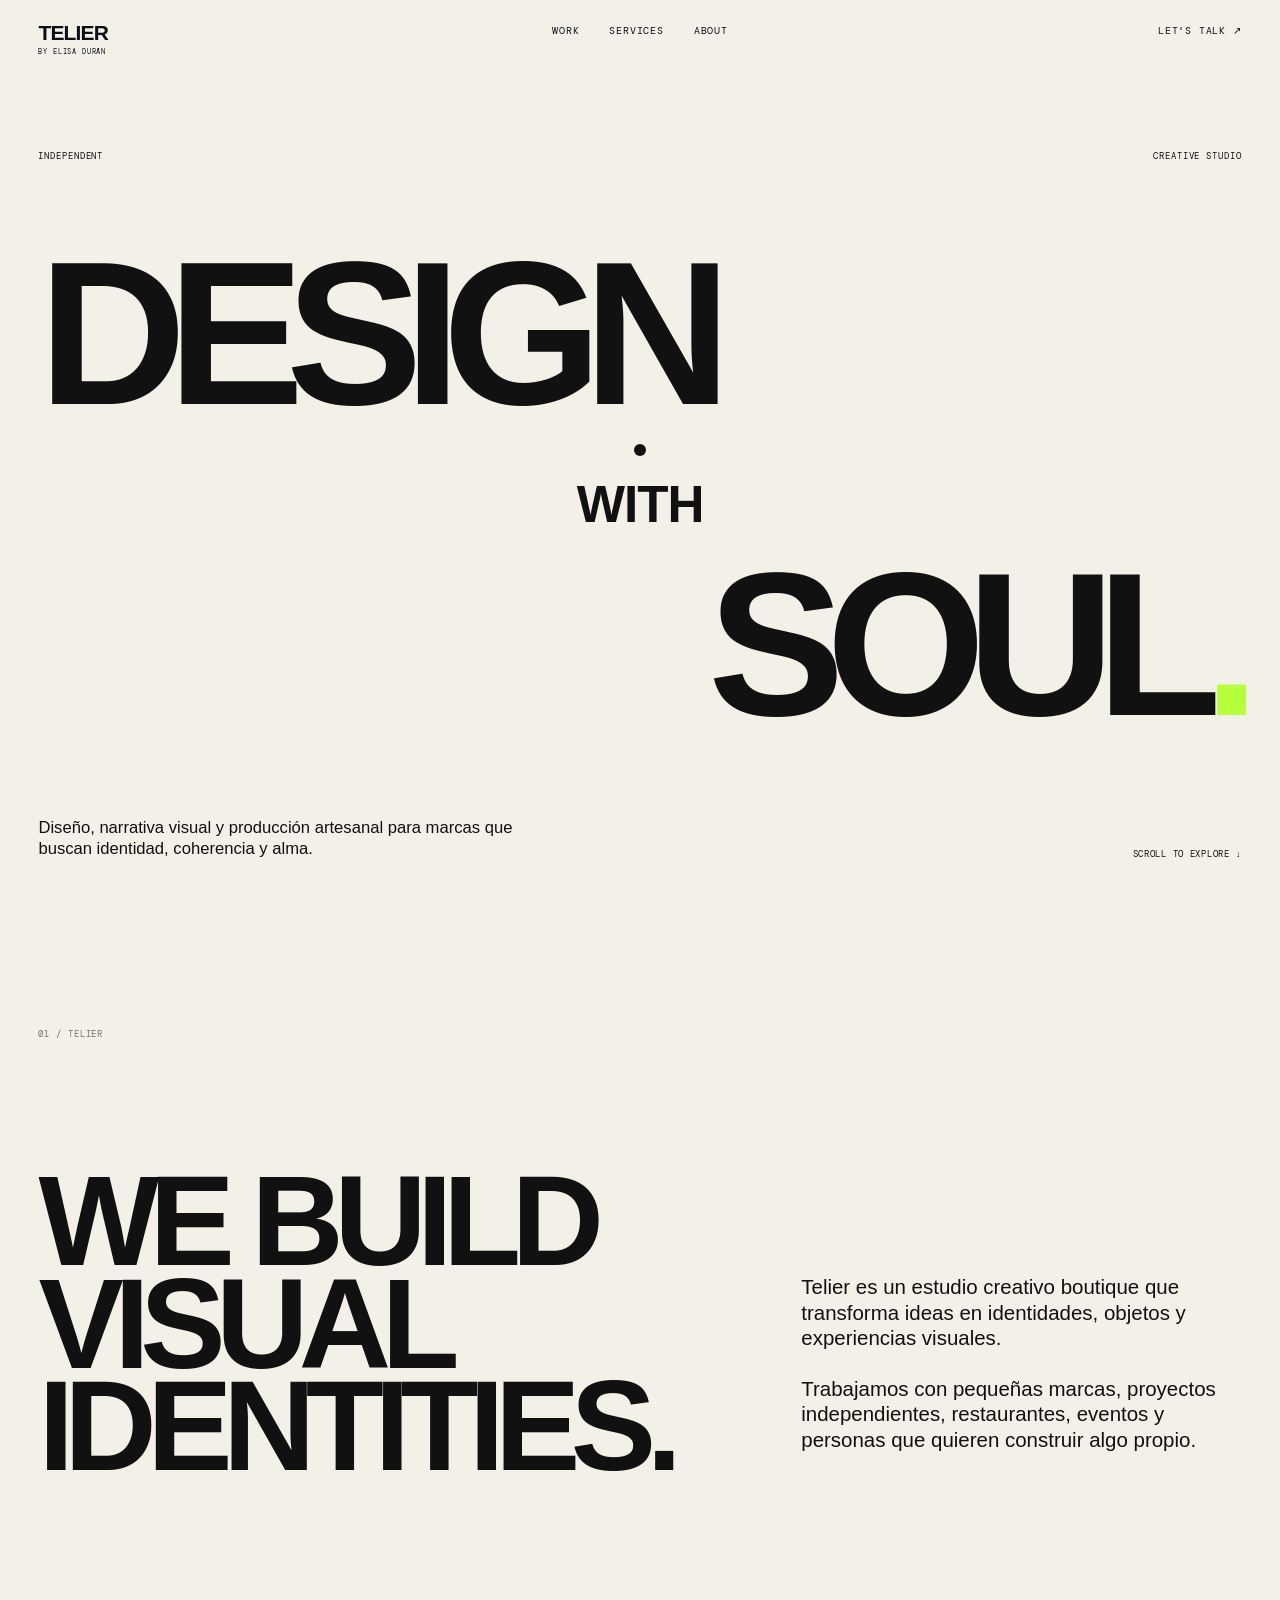
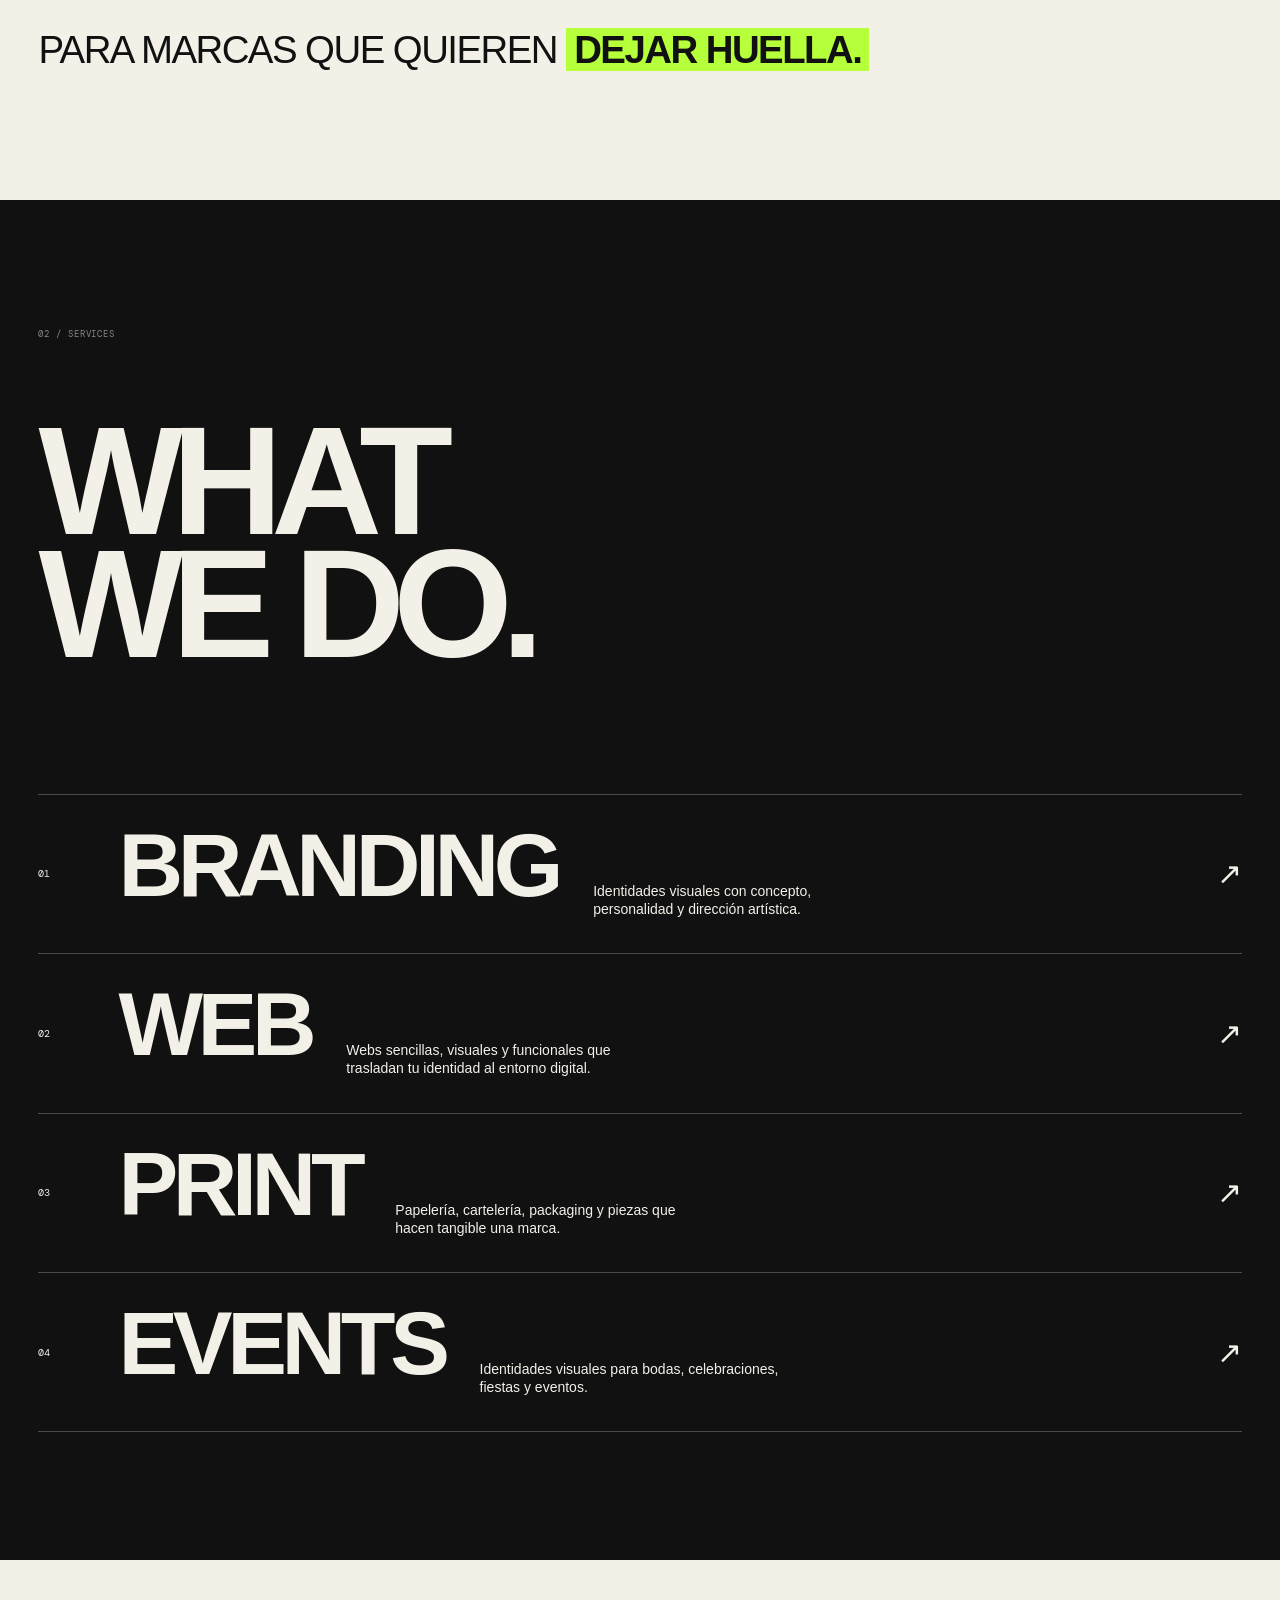
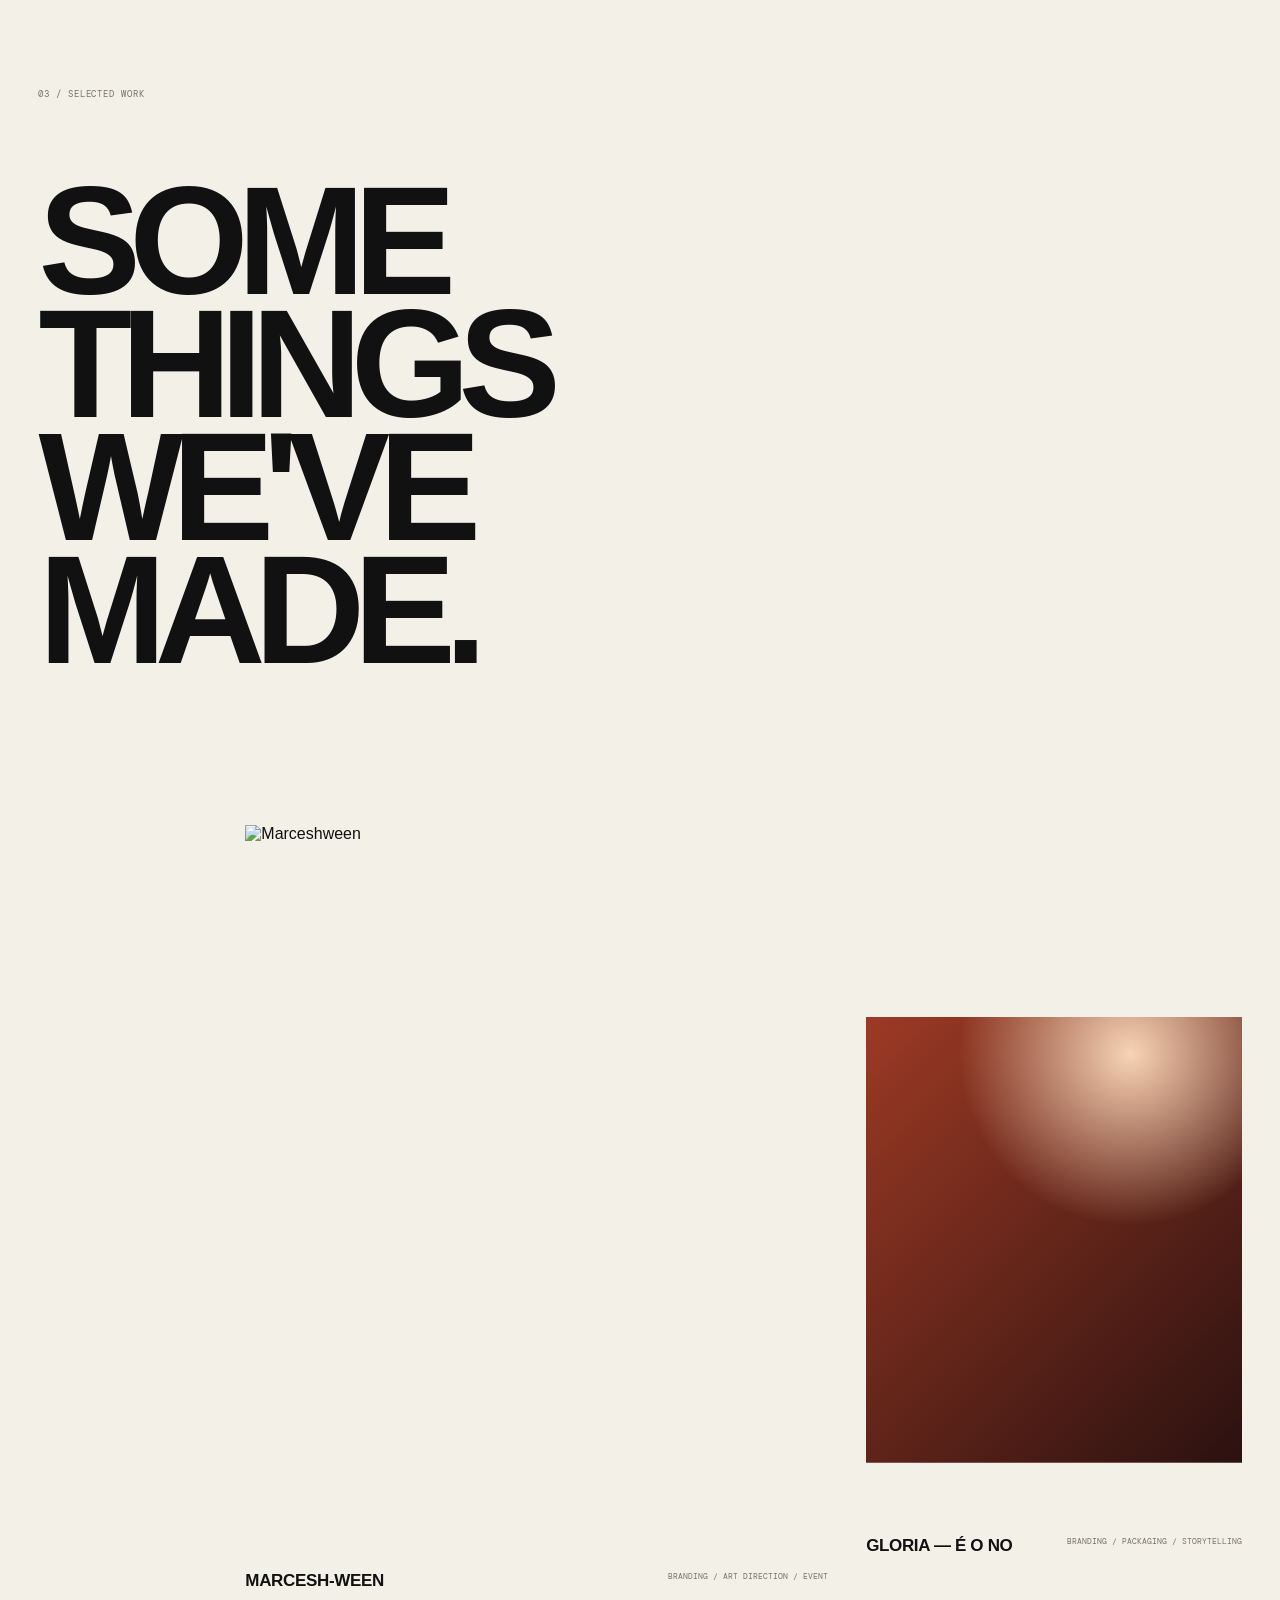
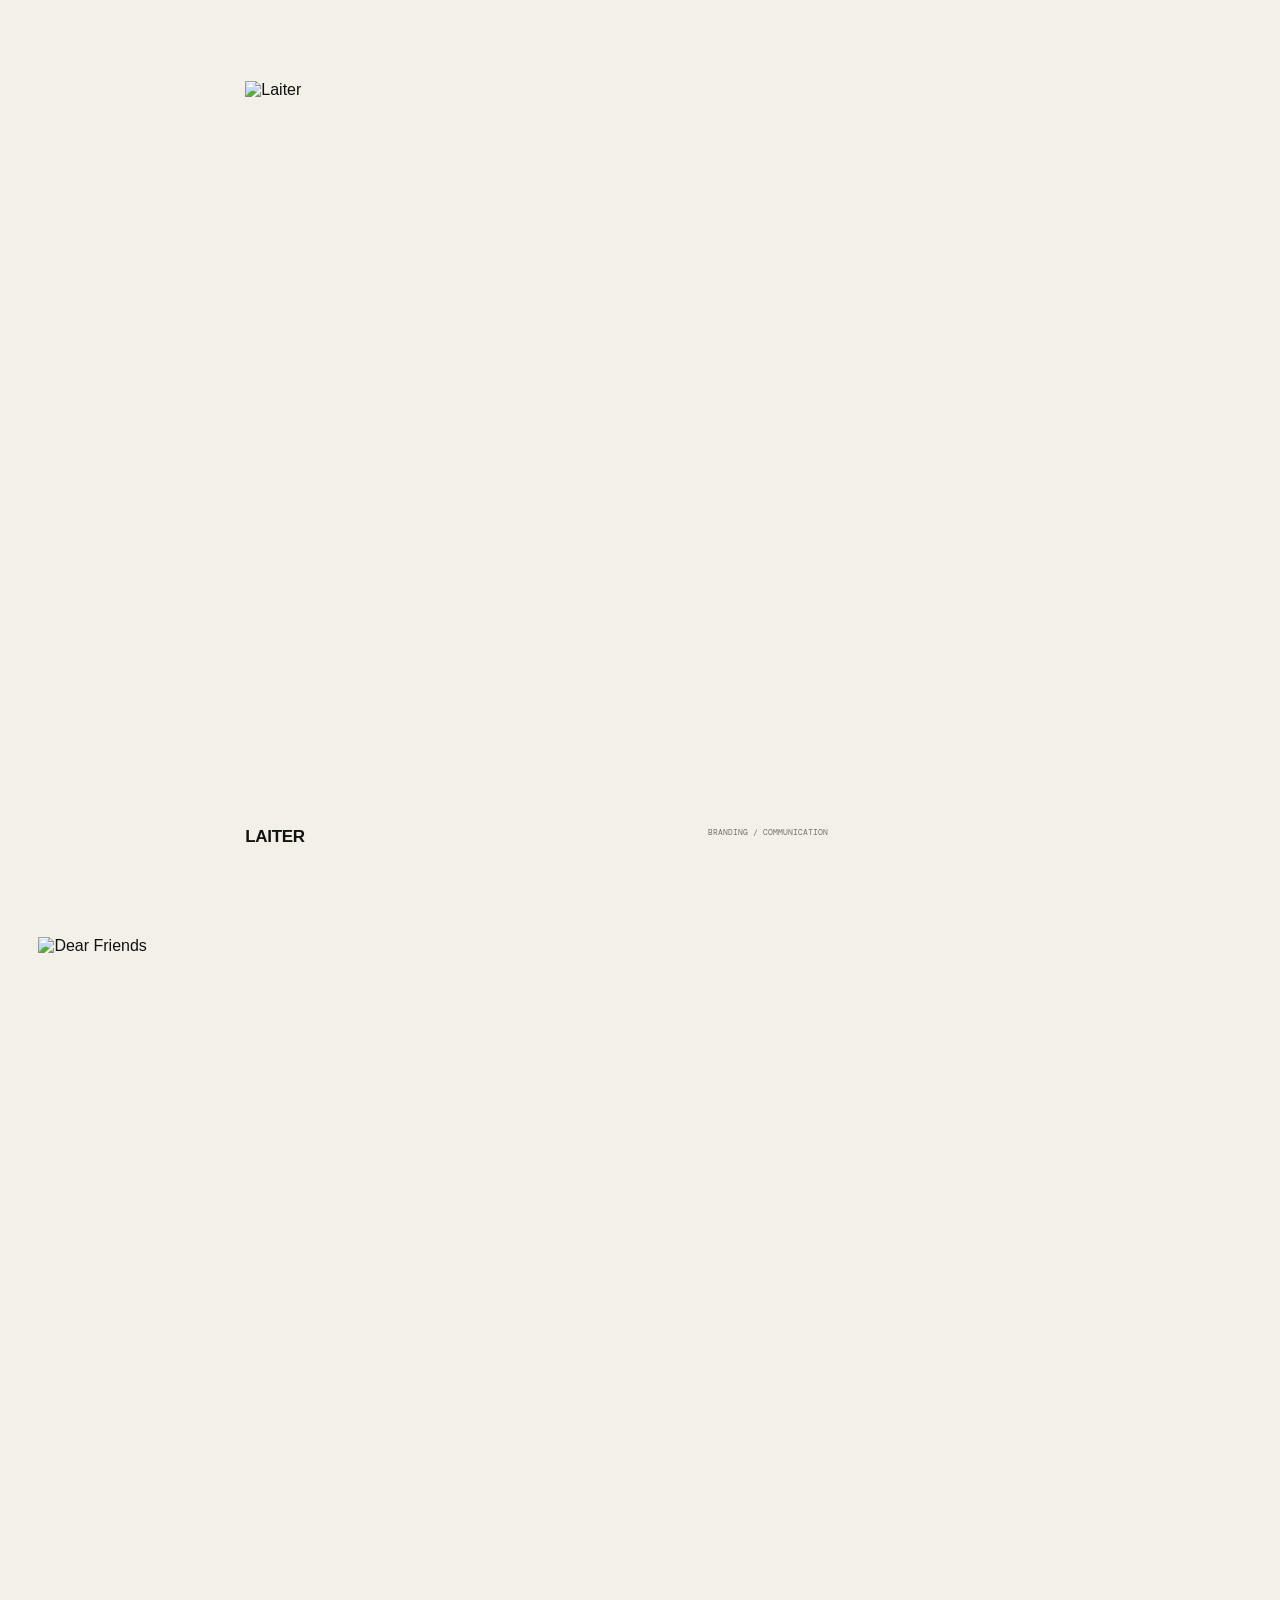
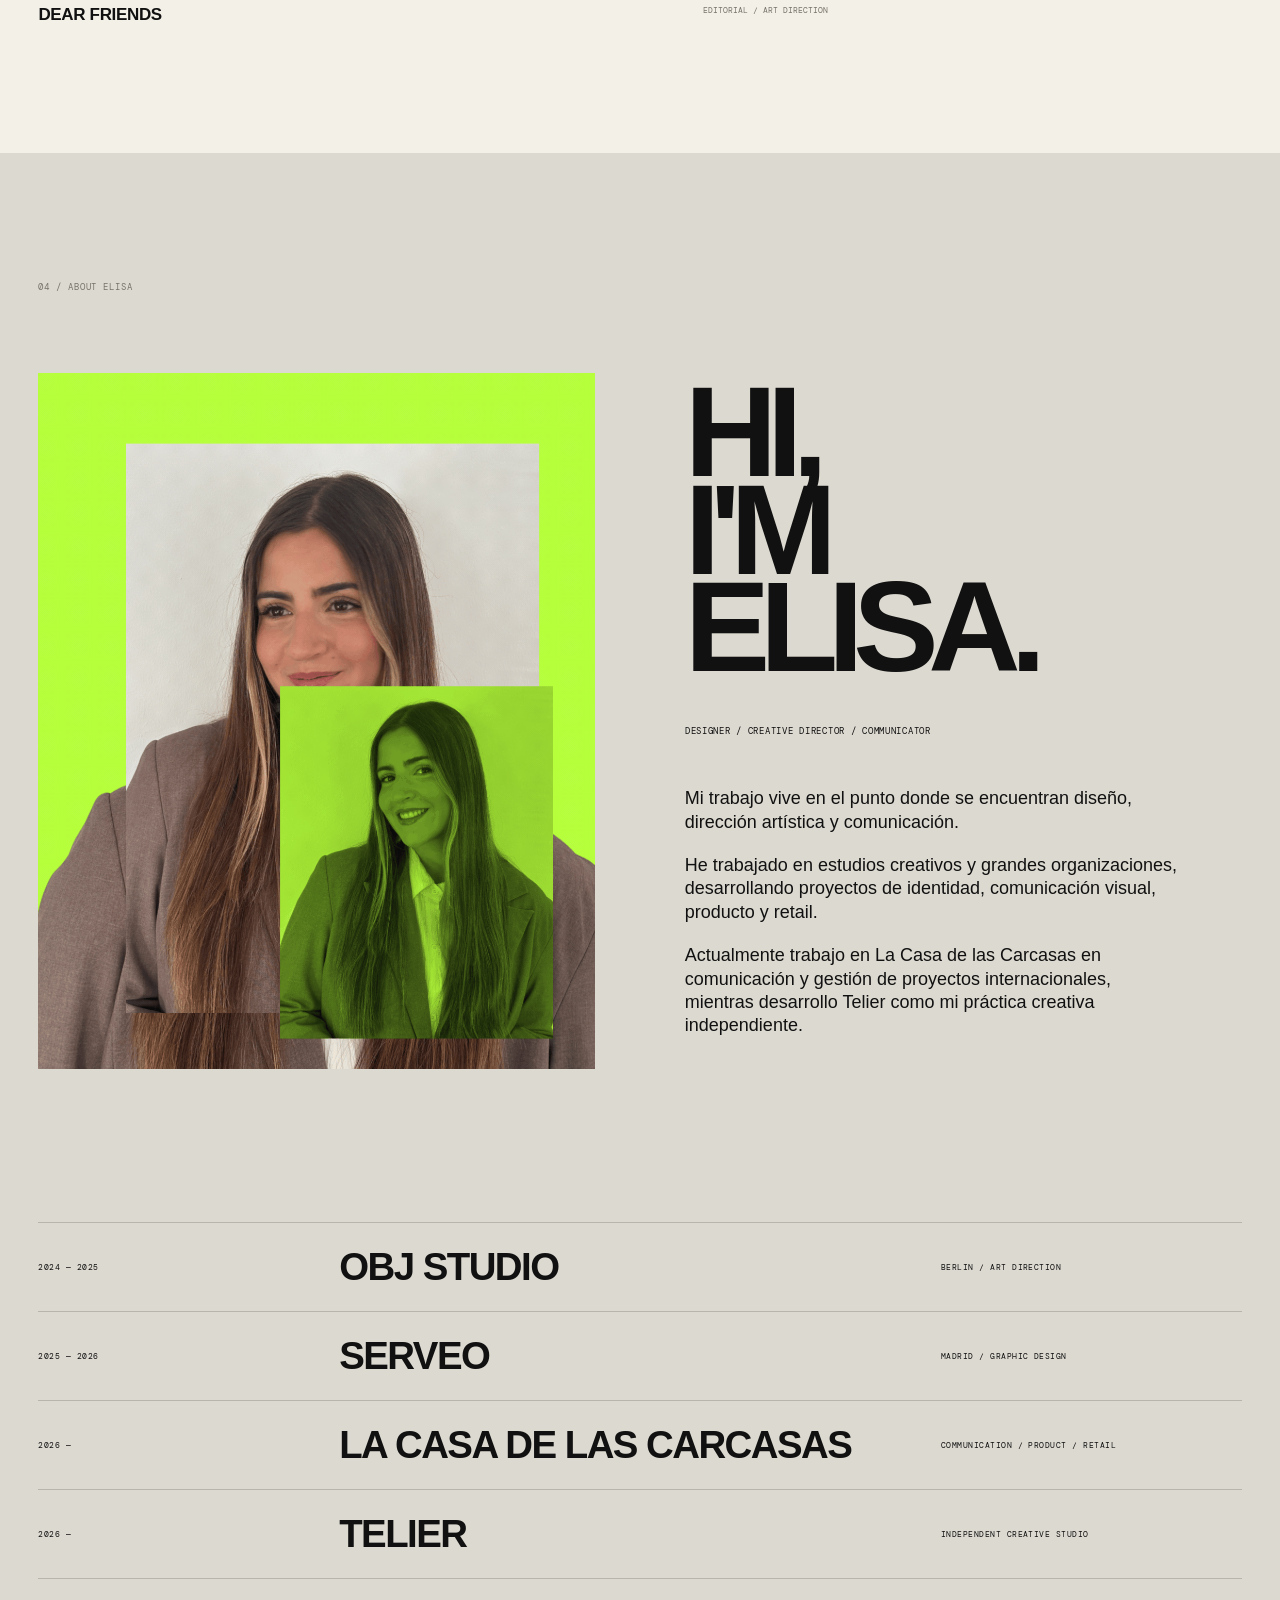
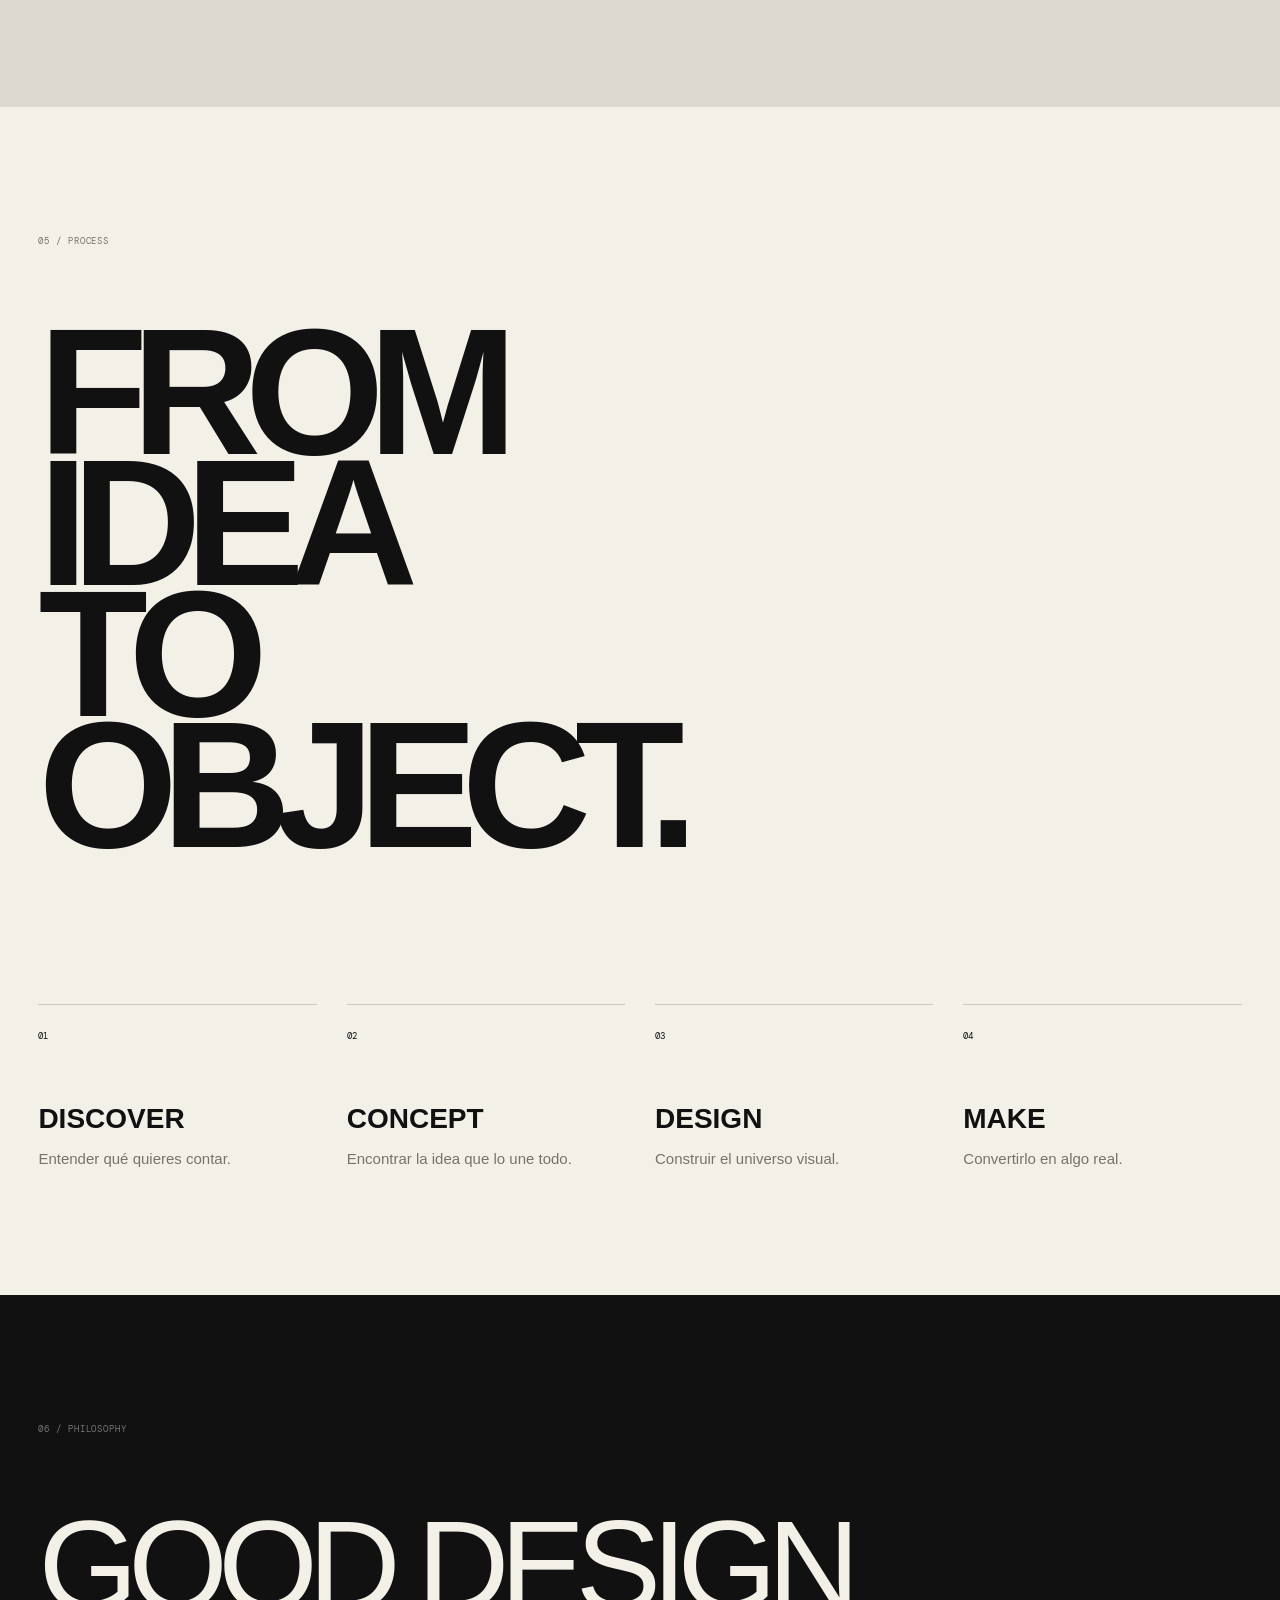
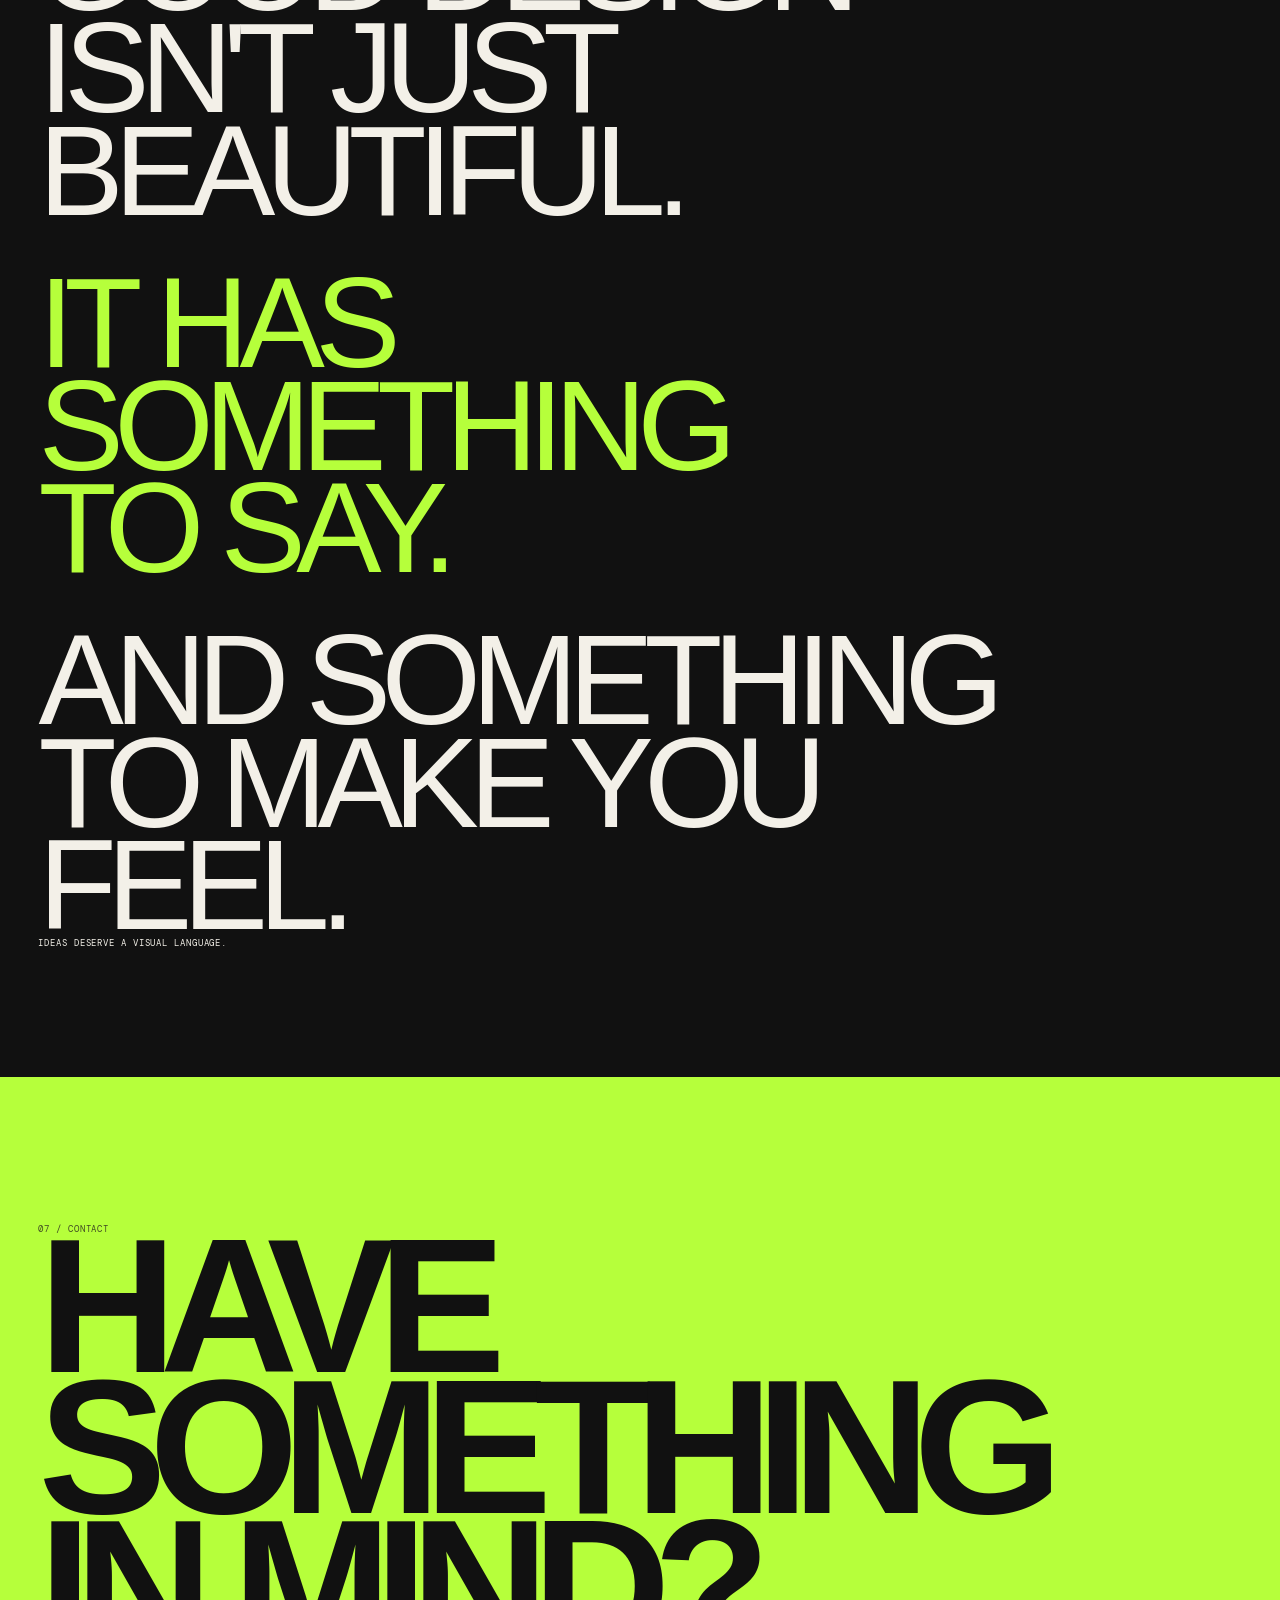
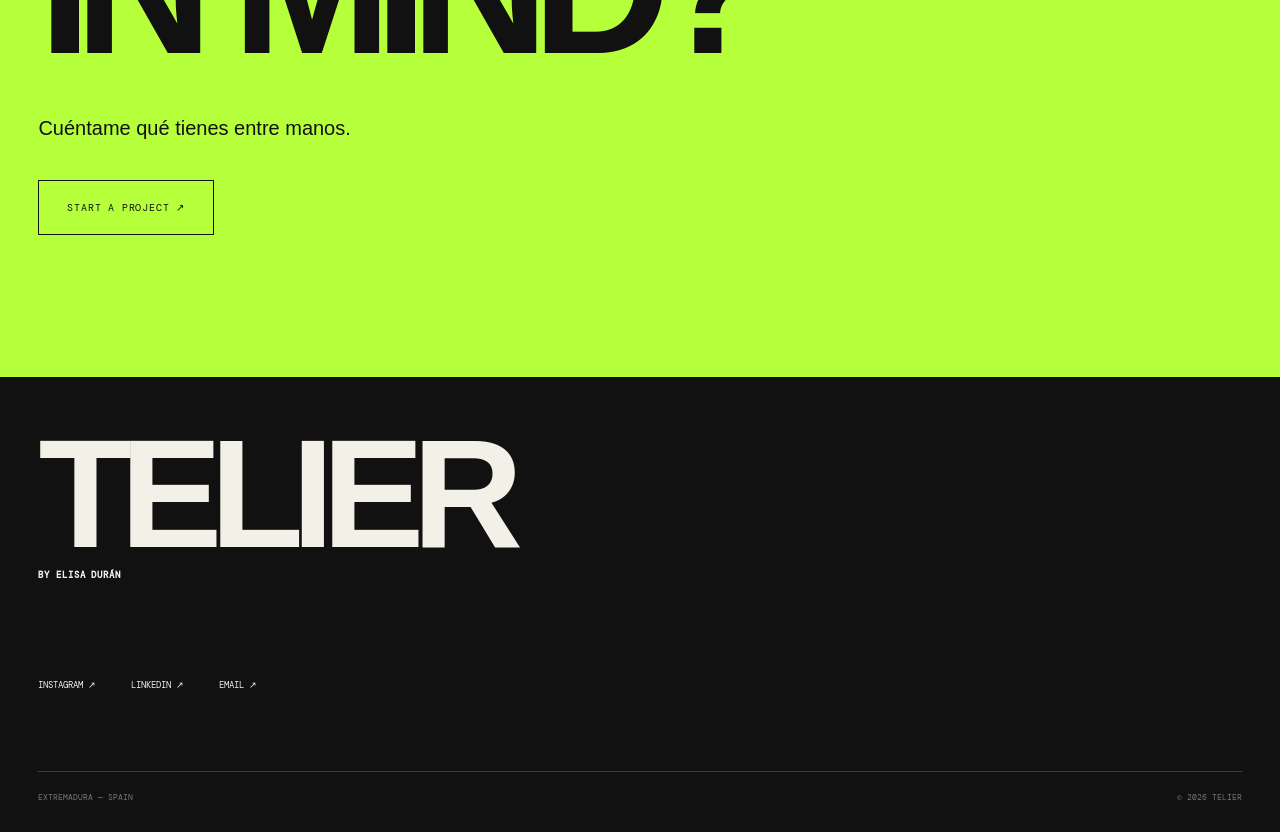
==== index.html @ 1847c163 "Update index.html" ====
<!DOCTYPE html>
<html lang="es">
<head>
  <meta charset="UTF-8">
  <meta name="viewport" content="width=device-width, initial-scale=1.0">

  <title>Telier — by Elisa Durán</title>

  <link rel="stylesheet" href="css/style.css">
</head>

<body>

  <!-- CURSOR -->
  <div class="cursor">
    <span class="cursor-label"></span>
  </div>

  <!-- LOADER -->
  <div class="loader">
    <div class="loader-logo">TELIER</div>
    <div class="loader-line">
      <span></span>
    </div>
    <div class="loader-number">00</div>
  </div>

  <!-- HEADER -->
  <header class="header">

    <a href="#top" class="logo">
      TELIER
      <span>BY ELISA DURÁN</span>
    </a>

    <nav class="desktop-nav">
      <a href="#work">WORK</a>
      <a href="#services">SERVICES</a>
      <a href="#about">ABOUT</a>
    </nav>

    <a href="#contact" class="header-contact">
      LET'S TALK ↗
    </a>

  </header>


  <main id="top">

    <!-- HERO -->
    <section class="hero">

      <div class="hero-meta">
        <span>INDEPENDENT</span>
        <span>CREATIVE STUDIO</span>
      </div>

      <div class="hero-title">

        <div class="hero-word hero-word-1">
          DESIGN
        </div>

        <div class="hero-word hero-word-2">
          <span>WITH</span>
        </div>

        <div class="hero-word hero-word-3">
          SOUL<span>.</span>
        </div>

      </div>

      <div class="hero-bottom">

        <p>
          Diseño, narrativa visual y producción artesanal
          para marcas que buscan identidad, coherencia y alma.
        </p>

        <a href="#work" class="scroll-link">
          SCROLL TO EXPLORE ↓
        </a>

      </div>

    </section>


    <!-- INTRO -->
    <section class="intro section">

      <div class="section-number">
        01 / TELIER
      </div>

      <div class="intro-content">

        <h2>
          WE BUILD<br>
          VISUAL<br>
          IDENTITIES.
        </h2>

        <div class="intro-copy">

          <p>
            Telier es un estudio creativo boutique que transforma
            ideas en identidades, objetos y experiencias visuales.
          </p>

          <p>
            Trabajamos con pequeñas marcas, proyectos independientes,
            restaurantes, eventos y personas que quieren construir algo propio.
          </p>

        </div>

      </div>

      <div class="intro-statement">
        PARA MARCAS QUE QUIEREN <strong>DEJAR HUELLA.</strong>
      </div>

    </section>


    <!-- SERVICES -->
    <section class="services section" id="services">

      <div class="section-number">
        02 / SERVICES
      </div>

      <h2 class="section-title">
        WHAT<br>
        WE DO.
      </h2>

      <div class="services-list">

        <a href="branding.html" class="service" data-cursor="EXPLORE">

          <span class="service-number">01</span>

          <div class="service-main">
            <h3>BRANDING</h3>

            <p>
              Identidades visuales con concepto,
              personalidad y dirección artística.
            </p>
          </div>

          <span class="service-arrow">↗</span>

        </a>


        <a href="web.html" class="service" data-cursor="EXPLORE">

          <span class="service-number">02</span>

          <div class="service-main">
            <h3>WEB</h3>

            <p>
              Webs sencillas, visuales y funcionales
              que trasladan tu identidad al entorno digital.
            </p>
          </div>

          <span class="service-arrow">↗</span>

        </a>


        <a href="print.html" class="service" data-cursor="EXPLORE">

          <span class="service-number">03</span>

          <div class="service-main">
            <h3>PRINT</h3>

            <p>
              Papelería, cartelería, packaging y piezas
              que hacen tangible una marca.
            </p>
          </div>

          <span class="service-arrow">↗</span>

        </a>


        <a href="events.html" class="service" data-cursor="EXPLORE">

          <span class="service-number">04</span>

          <div class="service-main">
            <h3>EVENTS</h3>

            <p>
              Identidades visuales para bodas,
              celebraciones, fiestas y eventos.
            </p>
          </div>

          <span class="service-arrow">↗</span>

        </a>

      </div>

    </section>


    <!-- WORK -->
    <section class="work section" id="work">

      <div class="section-number">
        03 / SELECTED WORK
      </div>

      <h2 class="section-title">
        SOME<br>
        THINGS<br>
        WE'VE<br>
        MADE.
      </h2>


      <div class="projects">

<article class="project project-medium project-marceshween-2">
  <div class="project-image">
<img
  src="/telier/MARCESHWEEN%202.gif"
  alt="Marceshween"
  class="project-media"
>          </div>

          <div class="project-info">
            <h3>MARCESH-WEEN</h3>
            <span>BRANDING / ART DIRECTION / EVENT</span>
          </div>

        </article>


        <article class="project project-small">

          <div class="project-image">
            <div class="image-placeholder gradient-two"></div>
          </div>

          <div class="project-info">
            <h3>GLORIA — É O NO</h3>
            <span>BRANDING / PACKAGING / STORYTELLING</span>
          </div>

        </article>


        <article class="project project-medium project-laiter">

          <div class="project-image">
<img
src="/telier/laiter%20nuevo.gif"  alt="Laiter"
  class="project-media"
>          </div>

          <div class="project-info">
            <h3>LAITER</h3>
            <span>BRANDING / COMMUNICATION</span>
          </div>

        </article>


        <article class="project project-large project-dear-friends">

          <div class="project-image">
  <img
    src="/telier/dear-friends.gif"
    alt="Dear Friends"
    class="project-media"
  >
</div>

          <div class="project-info">
            <h3>DEAR FRIENDS</h3>
            <span>EDITORIAL / ART DIRECTION</span>
          </div>

        </article>

      </div>

    </section>


    <!-- ABOUT -->
    <section class="about section" id="about">

      <div class="section-number">
        04 / ABOUT ELISA
      </div>

      <div class="about-layout">

        <div class="about-image">
<img
src="elisa.gif"
  alt="Elisa Durán"
  class="about-media"
>        </div>

        <div class="about-content">

          <h2>
            HI,<br>
            I'M<br>
            ELISA.
          </h2>

          <p class="about-role">
            DESIGNER / CREATIVE DIRECTOR / COMMUNICATOR
          </p>

          <div class="about-text">

            <p>
              Mi trabajo vive en el punto donde se encuentran
              diseño, dirección artística y comunicación.
            </p>

            <p>
              He trabajado en estudios creativos y grandes
              organizaciones, desarrollando proyectos de identidad,
              comunicación visual, producto y retail.
            </p>

            <p>
              Actualmente trabajo en La Casa de las Carcasas
              en comunicación y gestión de proyectos internacionales,
              mientras desarrollo Telier como mi práctica creativa independiente.
            </p>

          </div>

        </div>

      </div>


      <div class="experience">

        <div class="experience-item">
          <span>2024 — 2025</span>
          <strong>OBJ STUDIO</strong>
          <small>BERLIN / ART DIRECTION</small>
        </div>

        <div class="experience-item">
          <span>2025 — 2026</span>
          <strong>SERVEO</strong>
          <small>MADRID / GRAPHIC DESIGN</small>
        </div>

        <div class="experience-item">
          <span>2026 —</span>
          <strong>LA CASA DE LAS CARCASAS</strong>
          <small>COMMUNICATION / PRODUCT / RETAIL</small>
        </div>

        <div class="experience-item current">
          <span>2026 —</span>
          <strong>TELIER</strong>
          <small>INDEPENDENT CREATIVE STUDIO</small>
        </div>

      </div>

    </section>


    <!-- PROCESS -->
    <section class="process section">

      <div class="section-number">
        05 / PROCESS
      </div>

      <h2 class="process-title">
        FROM<br>
        IDEA<br>
        TO<br>
        OBJECT.
      </h2>

      <div class="process-grid">

        <div>
          <span>01</span>
          <h3>DISCOVER</h3>
          <p>Entender qué quieres contar.</p>
        </div>

        <div>
          <span>02</span>
          <h3>CONCEPT</h3>
          <p>Encontrar la idea que lo une todo.</p>
        </div>

        <div>
          <span>03</span>
          <h3>DESIGN</h3>
          <p>Construir el universo visual.</p>
        </div>

        <div>
          <span>04</span>
          <h3>MAKE</h3>
          <p>Convertirlo en algo real.</p>
        </div>

      </div>

    </section>


    <!-- MANIFESTO -->
    <section class="manifesto section">

      <div class="section-number">
        06 / PHILOSOPHY
      </div>

      <div class="manifesto-content">

        <p>GOOD DESIGN</p>
        <p>ISN'T JUST</p>
        <p>BEAUTIFUL.</p>

        <p class="accent">
          IT HAS<br>
          SOMETHING<br>
          TO SAY.
        </p>

        <p>AND SOMETHING</p>
        <p>TO MAKE YOU</p>
        <p>FEEL.</p>

      </div>

      <div class="manifesto-footer">
        IDEAS DESERVE A VISUAL LANGUAGE.
      </div>

    </section>


    <!-- CONTACT -->
    <section class="contact" id="contact">

      <div class="contact-inner">

        <span class="section-number">
          07 / CONTACT
        </span>

        <h2>
          HAVE<br>
          SOMETHING<br>
          IN MIND?
        </h2>

        <p>
          Cuéntame qué tienes entre manos.
        </p>

        <a href="mailto:TUEMAIL@EMAIL.COM" class="contact-button">
          START A PROJECT ↗
        </a>

      </div>

    </section>


  </main>


  <footer>

    <div class="footer-logo">
      TELIER
      <span>BY ELISA DURÁN</span>
    </div>

    <div class="footer-links">
      <a href="#">INSTAGRAM ↗</a>
      <a href="#">LINKEDIN ↗</a>
      <a href="mailto:TUEMAIL@EMAIL.COM">EMAIL ↗</a>
    </div>

    <div class="footer-bottom">
      <span>EXTREMADURA — SPAIN</span>
      <span>© 2026 TELIER</span>
    </div>

  </footer>


  <script src="js/script.js"></script>

</body>
</html>
---- css/style.css ----
@import url('https://fonts.googleapis.com/css2?family=DM+Mono:wght@300;400;500&display=swap');

/* =========================================================
   TELIER — DESIGN SYSTEM
   ========================================================= */

:root {
  --bg: #F3F0E8;
  --text: #111111;
  --accent: #B6FF3B;
  --muted: #77736B;
  --line: rgba(17,17,17,.18);

  --pad: clamp(20px, 3vw, 48px);
  --transition: cubic-bezier(.16, 1, .3, 1);
}

* {
  box-sizing: border-box;
  margin: 0;
  padding: 0;
}

html {
  scroll-behavior: smooth;
  background: var(--bg);
}

body {
  background: var(--bg);
  color: var(--text);
  font-family: "Futura", "Century Gothic", Arial, sans-serif;
  overflow-x: hidden;
  cursor: none;
}

a {
  color: inherit;
  text-decoration: none;
}

button,
a {
  cursor: none;
}

img {
  display: block;
  max-width: 100%;
}


/* =========================================================
   CUSTOM CURSOR
   ========================================================= */

.cursor {
  position: fixed;
  width: 12px;
  height: 12px;
  border-radius: 50%;
  background: var(--text);
  pointer-events: none;
  z-index: 9999;
  transform: translate(-50%, -50%);
  transition:
    width .35s var(--transition),
    height .35s var(--transition),
    background .35s ease,
    transform .1s linear;
}

.cursor.active {
  width: 90px;
  height: 90px;
  background: var(--accent);
}

.cursor-label {
  position: absolute;
  inset: 0;
  display: flex;
  align-items: center;
  justify-content: center;
  font-size: 10px;
  font-weight: bold;
  letter-spacing: .08em;
  opacity: 0;
  transition: opacity .2s ease;
}

.cursor.active .cursor-label {
  opacity: 1;
}


/* =========================================================
   LOADER
   ========================================================= */

.loader {
  position: fixed;
  inset: 0;
  z-index: 10000;
  background: var(--text);
  color: var(--bg);
  display: flex;
  flex-direction: column;
  justify-content: center;
  align-items: center;
  transition:
    opacity .8s var(--transition),
    visibility .8s;
}

.loader.loaded {
  opacity: 0;
  visibility: hidden;
  pointer-events: none;
}

.loader-logo {
  font-size: clamp(60px, 12vw, 180px);
  font-weight: 700;
  letter-spacing: -.06em;
}

.loader-line {
  width: min(300px, 40vw);
  height: 1px;
  background: rgba(243,240,232,.25);
  margin-top: 30px;
  overflow: hidden;
}

.loader-line span {
  display: block;
  width: 0;
  height: 100%;
  background: var(--accent);
  animation: loaderProgress 1.4s var(--transition) forwards;
}

.loader-number {
  font-family: "DM Mono", monospace;
  font-size: 10px;
  margin-top: 12px;
  opacity: .6;
}

@keyframes loaderProgress {
  to {
    width: 100%;
  }
}


/* =========================================================
   HEADER
   ========================================================= */

.header {
  position: fixed;
  top: 0;
  left: 0;
  width: 100%;
  padding: 24px var(--pad);
  display: grid;
  grid-template-columns: 1fr auto 1fr;
  align-items: start;
  z-index: 100;
  mix-blend-mode: difference;
  color: white;

  transition:
    transform .6s var(--transition),
    opacity .4s ease;
}

.header.hidden {
  transform: translateY(-120%);
  opacity: 0;
}

.logo {
  display: flex;
  flex-direction: column;
  font-size: 21px;
  font-weight: 700;
  letter-spacing: -.04em;
  line-height: .85;
}

.logo span {
  font-family: "DM Mono", monospace;
  font-size: 7px;
  letter-spacing: .12em;
  margin-top: 7px;
  font-weight: 400;
}

.desktop-nav {
  display: flex;
  gap: 30px;
  font-family: "DM Mono", monospace;
  font-size: 10px;
  letter-spacing: .08em;
}

.desktop-nav a,
.header-contact {
  position: relative;
}

.desktop-nav a::after,
.header-contact::after {
  content: "";
  position: absolute;
  left: 0;
  bottom: -5px;
  width: 100%;
  height: 1px;
  background: currentColor;
  transform: scaleX(0);
  transform-origin: right;
  transition: transform .5s var(--transition);
}

.desktop-nav a:hover::after,
.header-contact:hover::after {
  transform: scaleX(1);
  transform-origin: left;
}

.header-contact {
  justify-self: end;
  font-family: "DM Mono", monospace;
  font-size: 10px;
  letter-spacing: .08em;
}


/* =========================================================
   GENERAL
   ========================================================= */

.section {
  padding: 10vw var(--pad);
  position: relative;
}

.section-number {
  font-family: "DM Mono", monospace;
  font-size: 9px;
  letter-spacing: .1em;
  text-transform: uppercase;
  color: var(--muted);
  margin-bottom: 80px;
}

.section-title {
  font-size: clamp(70px, 12vw, 190px);
  line-height: .8;
  letter-spacing: -.075em;
  font-weight: 700;
}


/* =========================================================
   HERO
   ========================================================= */

.hero {
  min-height: 100svh;
  padding: 150px var(--pad) 40px;
  display: flex;
  flex-direction: column;
  justify-content: space-between;
  position: relative;
  overflow: hidden;
}

.hero-meta {
  display: flex;
  justify-content: space-between;
  font-family: "DM Mono", monospace;
  font-size: 9px;
  letter-spacing: .1em;
}

.hero-title {
  position: relative;
  margin-top: auto;
  margin-bottom: auto;
  padding: 8vh 0;
}

.hero-word {
  font-size: clamp(85px, 16vw, 250px);
  line-height: .76;
  letter-spacing: -.09em;
  font-weight: 700;

  opacity: 0;
  transform: translateY(100px);
  animation: heroIn 1.2s var(--transition) forwards;
}

.hero-word-1 {
  animation-delay: 1.45s;
}

.hero-word-2 {
  text-align: center;
  animation-delay: 1.55s;
}

.hero-word-2 span {
  font-size: .25em;
  letter-spacing: -.02em;
  vertical-align: middle;
}

.hero-word-3 {
  text-align: right;
  animation-delay: 1.65s;
}

.hero-word-3 span {
  color: var(--accent);
}

@keyframes heroIn {
  to {
    opacity: 1;
    transform: translateY(0);
  }
}

.hero-bottom {
  display: grid;
  grid-template-columns: 1fr 1fr;
  align-items: end;
}

.hero-bottom p {
  max-width: 480px;
  font-size: clamp(16px, 1.3vw, 21px);
  line-height: 1.3;
}

.scroll-link {
  justify-self: end;
  font-family: "DM Mono", monospace;
  font-size: 9px;
  letter-spacing: .08em;
}


/* =========================================================
   INTRO
   ========================================================= */

.intro {
  min-height: 100vh;
  display: flex;
  flex-direction: column;
  justify-content: space-between;
}

.intro-content {
  display: grid;
  grid-template-columns: 1.5fr 1fr;
  gap: 8vw;
}

.intro-content h2 {
  font-size: clamp(65px, 10vw, 150px);
  line-height: .8;
  letter-spacing: -.075em;
}

.intro-copy {
  align-self: end;
  max-width: 500px;
}

.intro-copy p {
  font-size: clamp(18px, 1.6vw, 25px);
  line-height: 1.25;
  margin-bottom: 25px;
}

.intro-statement {
  font-size: clamp(22px, 3vw, 45px);
  letter-spacing: -.04em;
  margin-top: 100px;
}

.intro-statement strong {
  background: var(--accent);
  padding: 0 8px;
}


/* =========================================================
   SERVICES
   ========================================================= */

.services {
  background: var(--text);
  color: var(--bg);
}

.services .section-number {
  color: #888;
}

.services-list {
  margin-top: 10vw;
  border-top: 1px solid rgba(243,240,232,.25);
}

.service {
  position: relative;
  display: grid;
  grid-template-columns: 80px 1fr 60px;
  align-items: center;
  padding: 35px 0;
  border-bottom: 1px solid rgba(243,240,232,.25);
  transition: padding .5s var(--transition);
  overflow: hidden;
}

.service::before {
  content: "";
  position: absolute;
  inset: 0;
  background: var(--accent);
  transform: translateY(101%);
  transition: transform .6s var(--transition);
  z-index: 0;
}

.service:hover {
  color: var(--text);
  padding-left: 25px;
  padding-right: 25px;
}

.service:hover::before {
  transform: translateY(0);
}

.service > * {
  position: relative;
  z-index: 1;
}

.service-number {
  font-family: "DM Mono", monospace;
  font-size: 10px;
}

.service-main {
  display: flex;
  align-items: baseline;
  gap: 35px;
}

.service-main h3 {
  font-size: clamp(45px, 7vw, 105px);
  line-height: .8;
  letter-spacing: -.06em;
}

.service-main p {
  max-width: 300px;
  font-size: 14px;
  line-height: 1.3;
}

.service-arrow {
  justify-self: end;
  font-size: 30px;
  transition: transform .5s var(--transition);
}

.service:hover .service-arrow {
  transform: rotate(45deg);
}


/* =========================================================
   WORK
   ========================================================= */

.work {
  overflow: hidden;
}

.projects {
  margin-top: 12vw;
  display: grid;
  grid-template-columns: repeat(12, 1fr);
  gap: 7vw 3vw;
}

.project {
  transition: transform .8s var(--transition);
}

.project:hover {
  transform: translateY(-10px);
}

.project-large {
  grid-column: 1 / 9;
}

.project-small {
  grid-column: 9 / 13;
  margin-top: 15vw;
}

.project-medium {
  grid-column: 3 / 9;
}

.project-image {
  overflow: hidden;
  aspect-ratio: 4 / 5;
}

.project-small .project-image {
  aspect-ratio: 3 / 4;
}

.project-medium .project-image {
  aspect-ratio: 4 / 3;
}

.image-placeholder {
  width: 100%;
  height: 100%;
  transition: transform 1s var(--transition);
}

.project:hover .image-placeholder {
  transform: scale(1.045);
}

.gradient-one {
  background:
    radial-gradient(circle at 30% 30%, #D7FF6B, transparent 35%),
    linear-gradient(135deg, #191919, #5F6352);
}

.gradient-two {
  background:
    radial-gradient(circle at 70% 20%, #F7D4B5, transparent 35%),
    linear-gradient(135deg, #A63D26, #2A1110);
}

.gradient-three {
  background:
    radial-gradient(circle at 25% 70%, #9BE7FF, transparent 40%),
    linear-gradient(135deg, #15263B, #426D83);
}

.gradient-four {
  background:
    radial-gradient(circle at 65% 40%, #FFB1CE, transparent 40%),
    linear-gradient(135deg, #34232C, #A46A7D);
}

.project-info {
  padding-top: 18px;
  display: flex;
  justify-content: space-between;
  gap: 20px;
}

.project-info h3 {
  font-size: 17px;
  letter-spacing: -.02em;
}

.project-info span {
  font-family: "DM Mono", monospace;
  font-size: 8px;
  color: var(--muted);
  text-align: right;
}


/* =========================================================
   ABOUT
   ========================================================= */

.about {
  background: #DCD9D0;
}

.about-layout {
  display: grid;
  grid-template-columns: 1fr 1fr;
  gap: 7vw;
}

.about-image {
  aspect-ratio: 4 / 5;
  overflow: hidden;
}

.portrait-placeholder {
  width: 100%;
  height: 100%;
  background:
    radial-gradient(circle at 60% 30%, #B6FF3B, transparent 25%),
    linear-gradient(145deg, #282828, #817E73);
  transition: transform 1s var(--transition);
}

.about-image:hover .portrait-placeholder {
  transform: scale(1.03);
}

.about-content {
  display: flex;
  flex-direction: column;
  justify-content: center;
}

.about-content h2 {
  font-size: clamp(70px, 10vw, 150px);
  line-height: .76;
  letter-spacing: -.08em;
}

.about-role {
  font-family: "DM Mono", monospace;
  font-size: 9px;
  letter-spacing: .08em;
  margin: 50px 0;
}

.about-text {
  max-width: 500px;
}

.about-text p {
  font-size: 18px;
  line-height: 1.3;
  margin-bottom: 20px;
}

.experience {
  margin-top: 12vw;
  border-top: 1px solid var(--line);
}

.experience-item {
  display: grid;
  grid-template-columns: 1fr 2fr 1fr;
  align-items: center;
  padding: 22px 0;
  border-bottom: 1px solid var(--line);
}

.experience-item span,
.experience-item small {
  font-family: "DM Mono", monospace;
  font-size: 8px;
  letter-spacing: .06em;
}

.experience-item strong {
  font-size: clamp(22px, 3vw, 45px);
  letter-spacing: -.04em;
}

.experience-item.current {
  color: #111;
}

.experience-item.current strong {
  color: #111;
}


/* =========================================================
   PROCESS
   ========================================================= */

.process {
  min-height: 100vh;
}

.process-title {
  font-size: clamp(80px, 14vw, 220px);
  line-height: .73;
  letter-spacing: -.09em;
}

.process-grid {
  margin-top: 12vw;
  display: grid;
  grid-template-columns: repeat(4, 1fr);
  gap: 30px;
}

.process-grid > div {
  border-top: 1px solid var(--line);
  padding-top: 20px;
}

.process-grid span {
  font-family: "DM Mono", monospace;
  font-size: 9px;
}

.process-grid h3 {
  font-size: 28px;
  margin: 60px 0 15px;
}

.process-grid p {
  font-size: 15px;
  color: var(--muted);
}


/* =========================================================
   MANIFESTO
   ========================================================= */

.manifesto {
  background: var(--text);
  color: var(--bg);
  min-height: 100vh;
  display: flex;
  flex-direction: column;
}

.manifesto .section-number {
  color: #777;
}

.manifesto-content {
  margin: auto 0;
}

.manifesto-content p {
  font-size: clamp(55px, 10vw, 150px);
  line-height: .8;
  letter-spacing: -.075em;
}

.manifesto-content .accent {
  color: var(--accent);
  margin: 50px 0;
}

.manifesto-footer {
  font-family: "DM Mono", monospace;
  font-size: 9px;
  letter-spacing: .1em;
}


/* =========================================================
   CONTACT
   ========================================================= */

.contact {
  background: var(--accent);
  min-height: 100vh;
  padding: var(--pad);
  display: flex;
  align-items: center;
}

.contact-inner {
  width: 100%;
}

.contact .section-number {
  color: #414B24;
}

.contact h2 {
  font-size: clamp(80px, 15vw, 230px);
  line-height: .73;
  letter-spacing: -.09em;
}

.contact p {
  margin-top: 60px;
  font-size: 20px;
}

.contact-button {
  display: inline-flex;
  margin-top: 40px;
  padding: 20px 28px;
  border: 1px solid var(--text);
  font-family: "DM Mono", monospace;
  font-size: 10px;
  letter-spacing: .08em;
  transition:
    background .4s ease,
    color .4s ease,
    transform .4s var(--transition);
}

.contact-button:hover {
  background: var(--text);
  color: var(--accent);
  transform: translateY(-5px);
}


/* =========================================================
   FOOTER
   ========================================================= */

footer {
  background: var(--text);
  color: var(--bg);
  padding: 60px var(--pad) 30px;
}

.footer-logo {
  font-size: clamp(60px, 12vw, 180px);
  font-weight: 700;
  letter-spacing: -.08em;
  line-height: .75;
}

.footer-logo span {
  display: block;
  font-family: "DM Mono", monospace;
  font-size: 9px;
  letter-spacing: .1em;
  margin-top: 20px;
}

.footer-links {
  margin-top: 100px;
  display: flex;
  gap: 35px;
  font-family: "DM Mono", monospace;
  font-size: 9px;
}

.footer-bottom {
  margin-top: 80px;
  padding-top: 20px;
  border-top: 1px solid rgba(243,240,232,.2);
  display: flex;
  justify-content: space-between;
  font-family: "DM Mono", monospace;
  font-size: 8px;
  color: #777;
}


/* =========================================================
   REVEAL ANIMATIONS
   ========================================================= */

.reveal {
  opacity: 0;
  transform: translateY(60px);
  transition:
    opacity 1s var(--transition),
    transform 1s var(--transition);
}

.reveal.visible {
  opacity: 1;
  transform: translateY(0);
}


/* =========================================================
   RESPONSIVE
   ========================================================= */

@media (max-width: 800px) {

  body {
    cursor: auto;
  }

  .cursor {
    display: none;
  }

  .header {
    display: flex;
    justify-content: space-between;
    align-items: center;
    mix-blend-mode: normal;
    color: var(--text);
    background: rgba(243,240,232,.92);
    backdrop-filter: blur(12px);
    padding: 18px 20px;
  }

  .desktop-nav,
  .header-contact {
    display: none;
  }

  .header::after {
    content: "MENU";
    font-family: "DM Mono", monospace;
    font-size: 9px;
  }

  .section {
    padding: 100px 20px;
  }

  .section-number {
    margin-bottom: 55px;
  }

  .hero {
    padding: 110px 20px 30px;
  }

  .hero-meta {
    font-size: 7px;
  }

  .hero-title {
    padding: 8vh 0;
  }

  .hero-word {
    font-size: 20vw;
  }

  .hero-word-2 {
    text-align: right;
  }

  .hero-word-3 {
    text-align: left;
  }

  .hero-bottom {
    grid-template-columns: 1fr;
    gap: 35px;
  }

  .scroll-link {
    justify-self: start;
  }

  .intro {
    min-height: auto;
  }

  .intro-content {
    grid-template-columns: 1fr;
    gap: 70px;
  }

  .intro-content h2 {
    font-size: 18vw;
  }

  .intro-statement {
    margin-top: 70px;
  }

  .service {
    grid-template-columns: 35px 1fr 25px;
    padding: 28px 0;
  }

  .service-main {
    display: block;
  }

  .service-main h3 {
    font-size: 13vw;
  }

  .service-main p {
    margin-top: 15px;
    max-width: 260px;
  }

  .service-arrow {
    font-size: 22px;
  }

  .projects {
    display: block;
    margin-top: 80px;
  }

  .project,
  .project-small,
  .project-medium,
  .project-large {
    margin: 0 0 80px;
  }

  .project-image,
  .project-small .project-image,
  .project-medium .project-image {
    aspect-ratio: 4 / 5;
  }

  .project-info {
    display: block;
  }

  .project-info span {
    display: block;
    text-align: left;
    margin-top: 8px;
  }

  .about-layout {
    grid-template-columns: 1fr;
  }

  .about-content h2 {
    font-size: 20vw;
    margin-top: 50px;
  }

  .experience-item {
    grid-template-columns: 1fr;
    gap: 10px;
    padding: 25px 0;
  }

  .experience-item strong {
    font-size: 28px;
  }

  .process-grid {
    grid-template-columns: 1fr 1fr;
    gap: 50px 20px;
  }

  .process-grid h3 {
    margin-top: 35px;
    font-size: 22px;
  }

  .manifesto-content p {
    font-size: 15vw;
  }

  .contact {
    min-height: 80vh;
  }

  .contact h2 {
    font-size: 19vw;
  }

  .footer-links {
    flex-direction: column;
    gap: 15px;
    margin-top: 70px;
  }
/* =========================================================
   TELIER — HERO ORB
========================================================= */

.hero {
  position: relative;
  overflow: hidden;
}

.hero::after {
  content: "";
  position: absolute;
  width: 380px;
  height: 380px;
  border-radius: 50%;

  background: #B6FF3B;

  filter: blur(90px);
  opacity: 0.72;

  left: var(--orb-x, 50%);
  top: var(--orb-y, 45%);

  transform: translate(-50%, -50%);

  pointer-events: none;
  z-index: 0;
}

.hero > * {
  position: relative;
  z-index: 1;
}
  .footer-bottom {
    flex-direction: column;
    gap: 10px;
  }
}
/* =========================================================
   PORTFOLIO — REAL PROJECT MEDIA
========================================================= */

.project-media {
  display: block;
  width: 100%;
  height: 100%;
  object-fit: cover;
}

.project-image {
  overflow: hidden;
}

.project-media {
  transition: transform 0.8s cubic-bezier(0.22, 1, 0.36, 1);
}

.project:hover .project-media {
  transform: scale(1.04);
}
/* =========================================================
   ABOUT — ELISA MEDIA
========================================================= */

/* LAITER — formato 1080x1350 */
.project-laiter .project-image {
  aspect-ratio: 4 / 5;
}

.project-laiter .project-media {
  width: 100%;
  height: 100%;
  object-fit: cover;
}
/* DEAR FRIENDS — formato original 5509x4537 */
.project-dear-friends .project-image {
  aspect-ratio: 5509 / 4537;
}

.project-dear-friends .project-media {
  width: 100%;
  height: 100%;
  object-fit: cover;
}
/* DEAR FRIENDS — formato original 5509x4537 */
.project-dear-friends .project-image {
  aspect-ratio: 5509 / 4537;
}

.project-dear-friends .project-media {
  width: 100%;
  height: 100%;
  object-fit: cover;
}
.project-marceshween-2 .project-image {
  aspect-ratio: 4 / 5;
}

.project-marceshween-2 .project-media {
  width: 100%;
  height: 100%;
  object-fit: cover;
}
/* MARCESHWEEN 2 — formato Instagram 4:5 */
.project-marceshween-2 .project-image {
  aspect-ratio: 4 / 5;
}

.project-marceshween-2 .project-media {
  width: 100%;
  height: 100%;
  object-fit: cover;
}
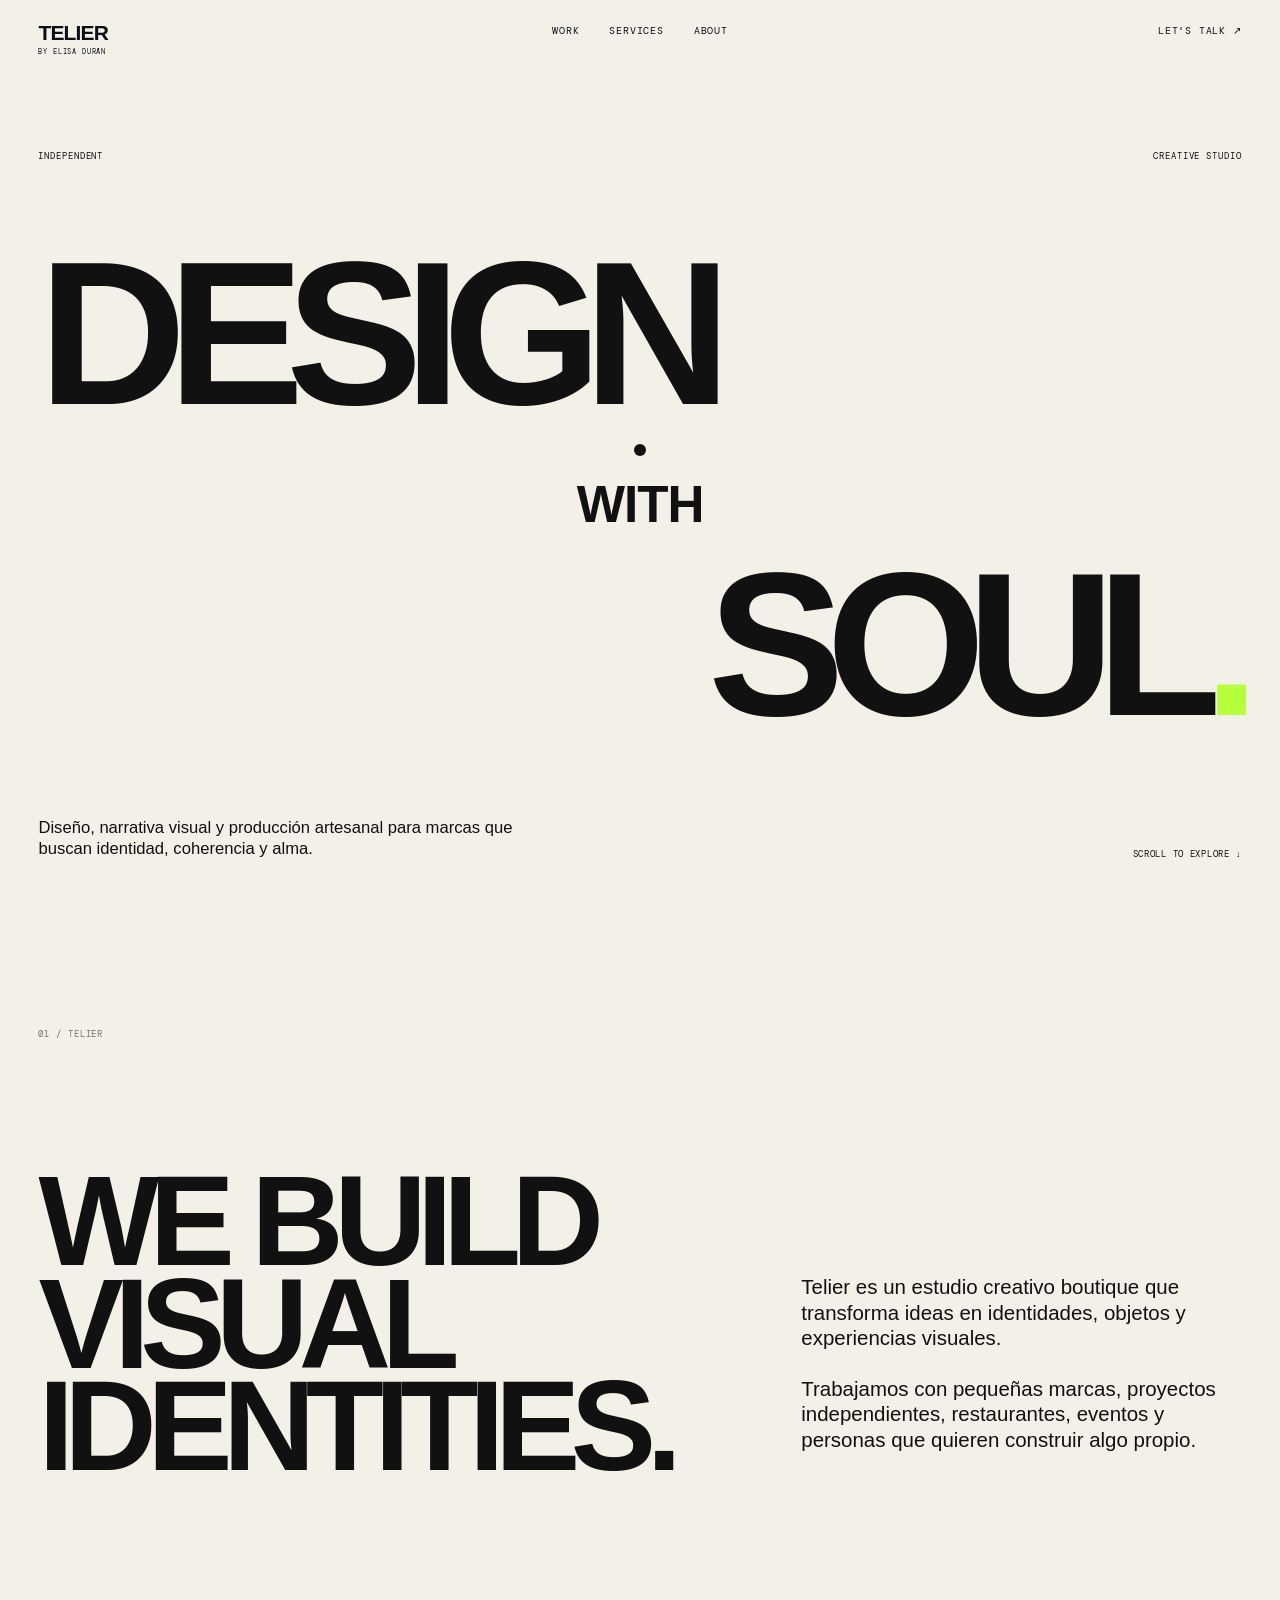
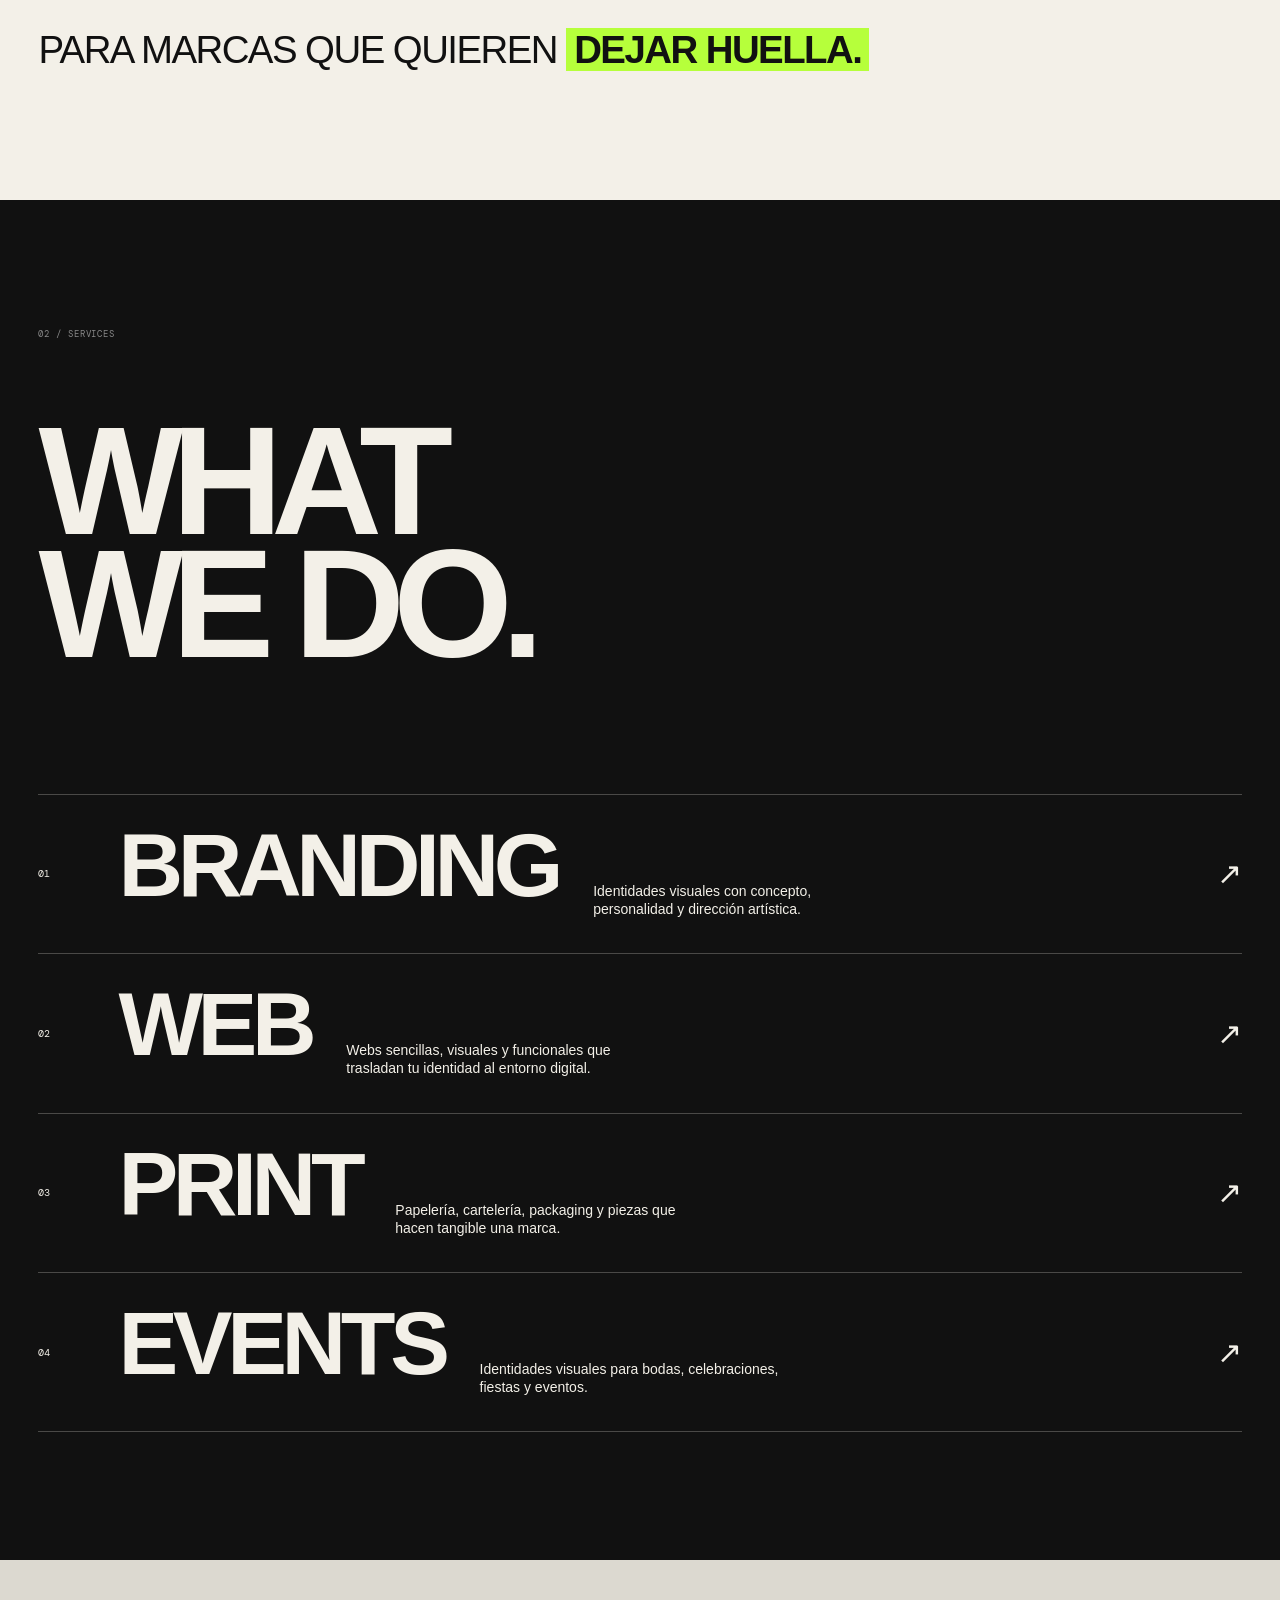
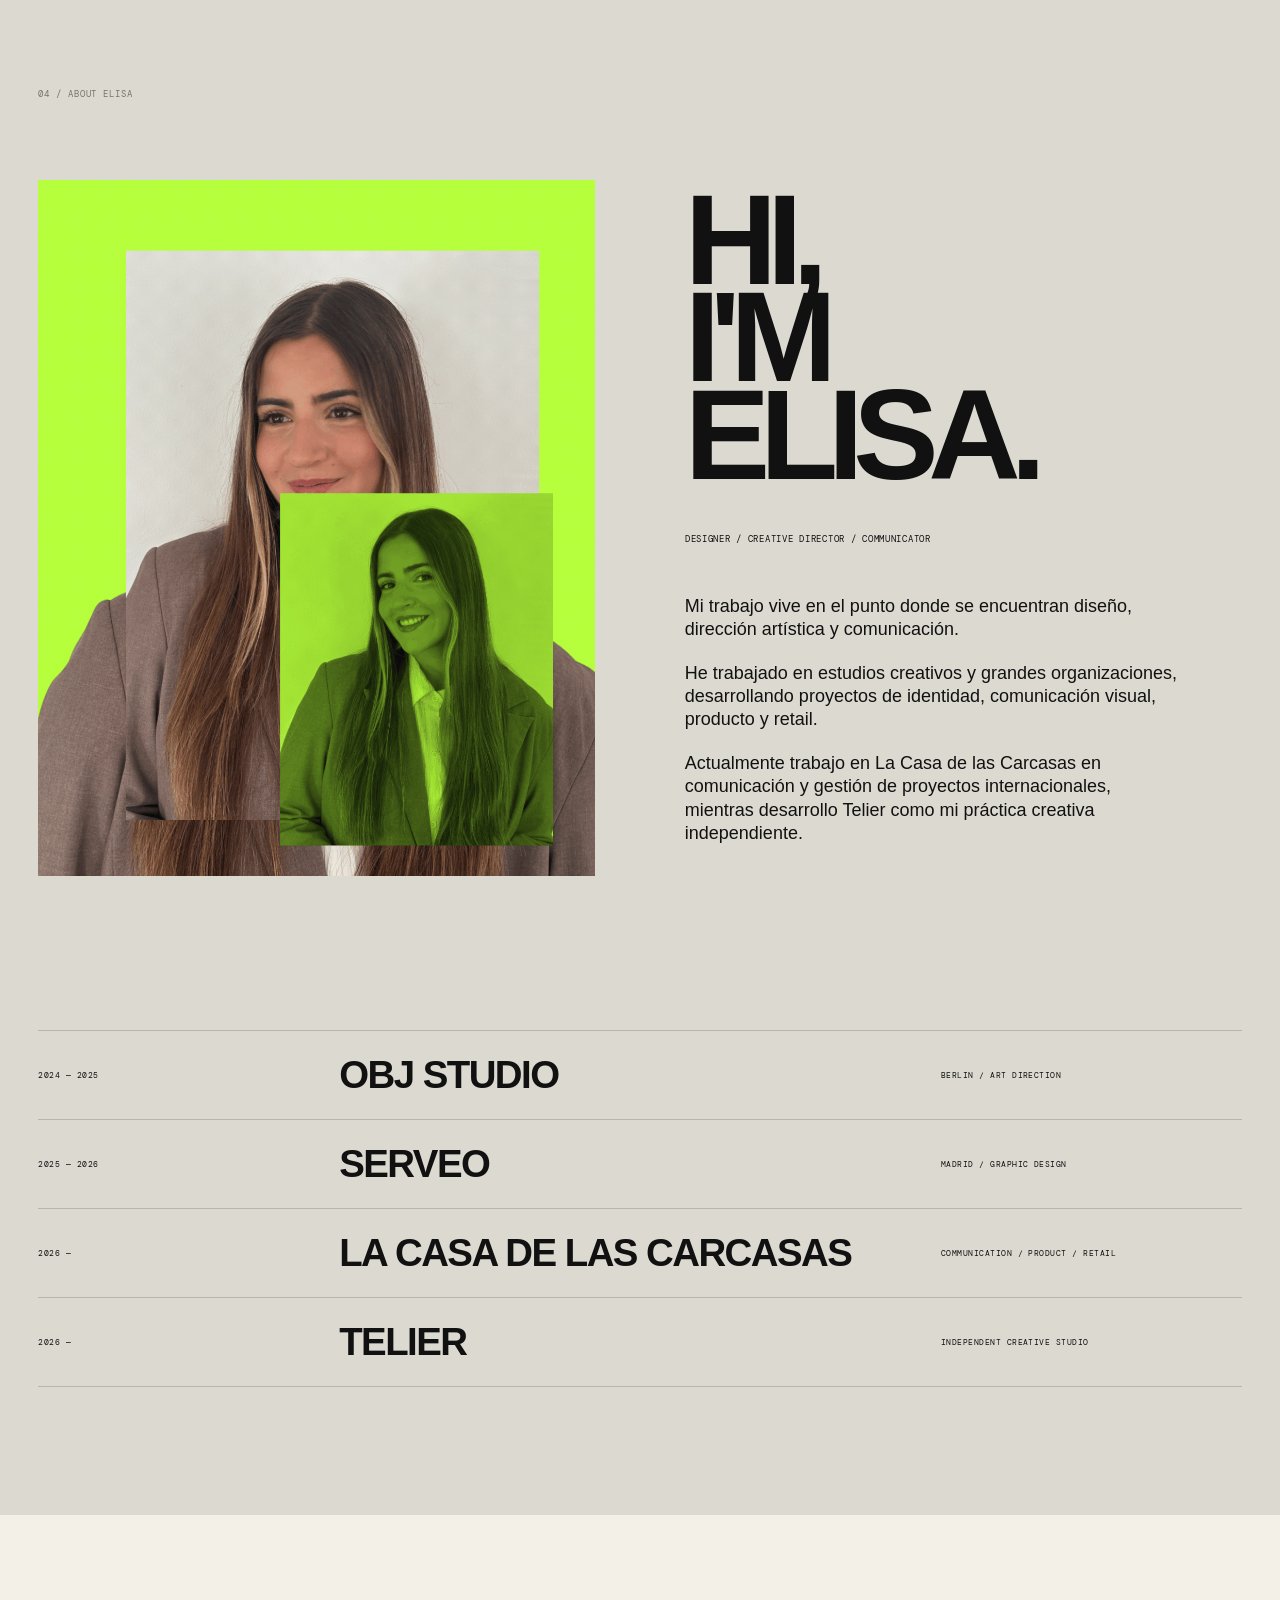
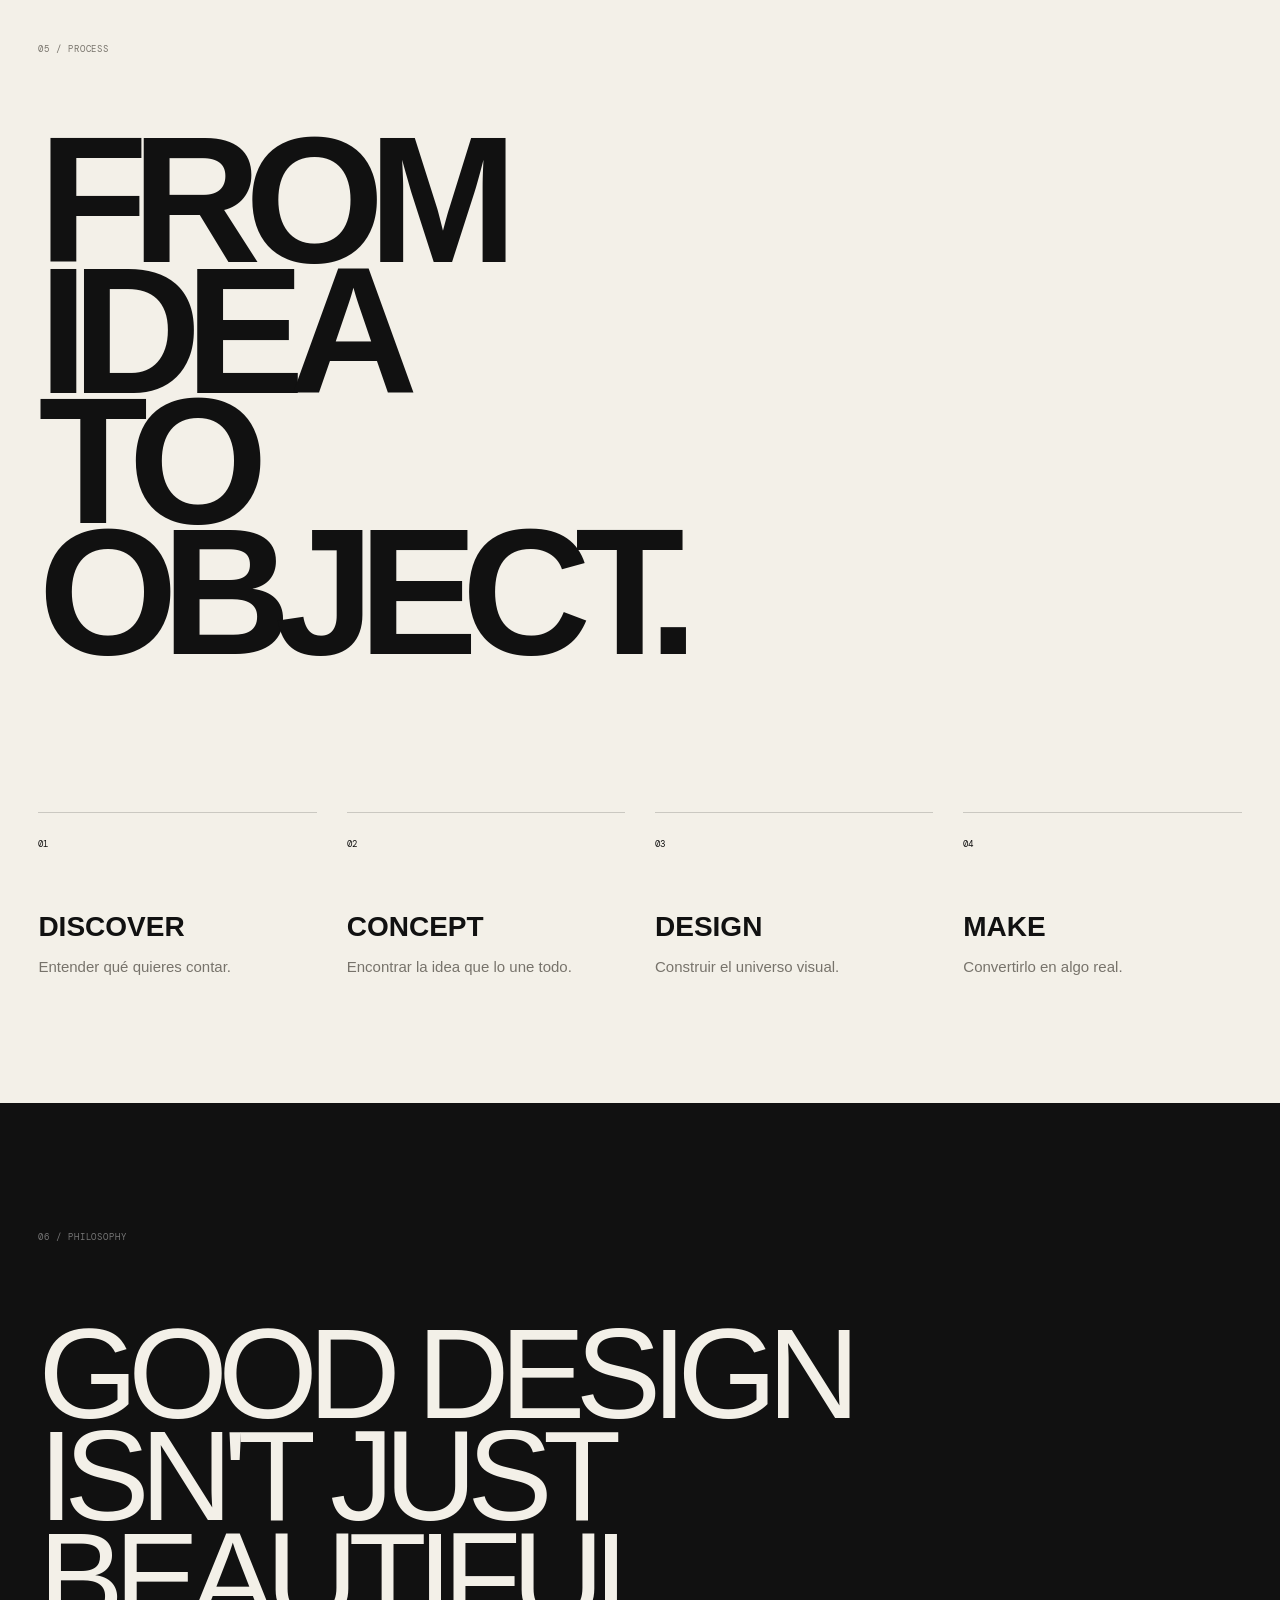
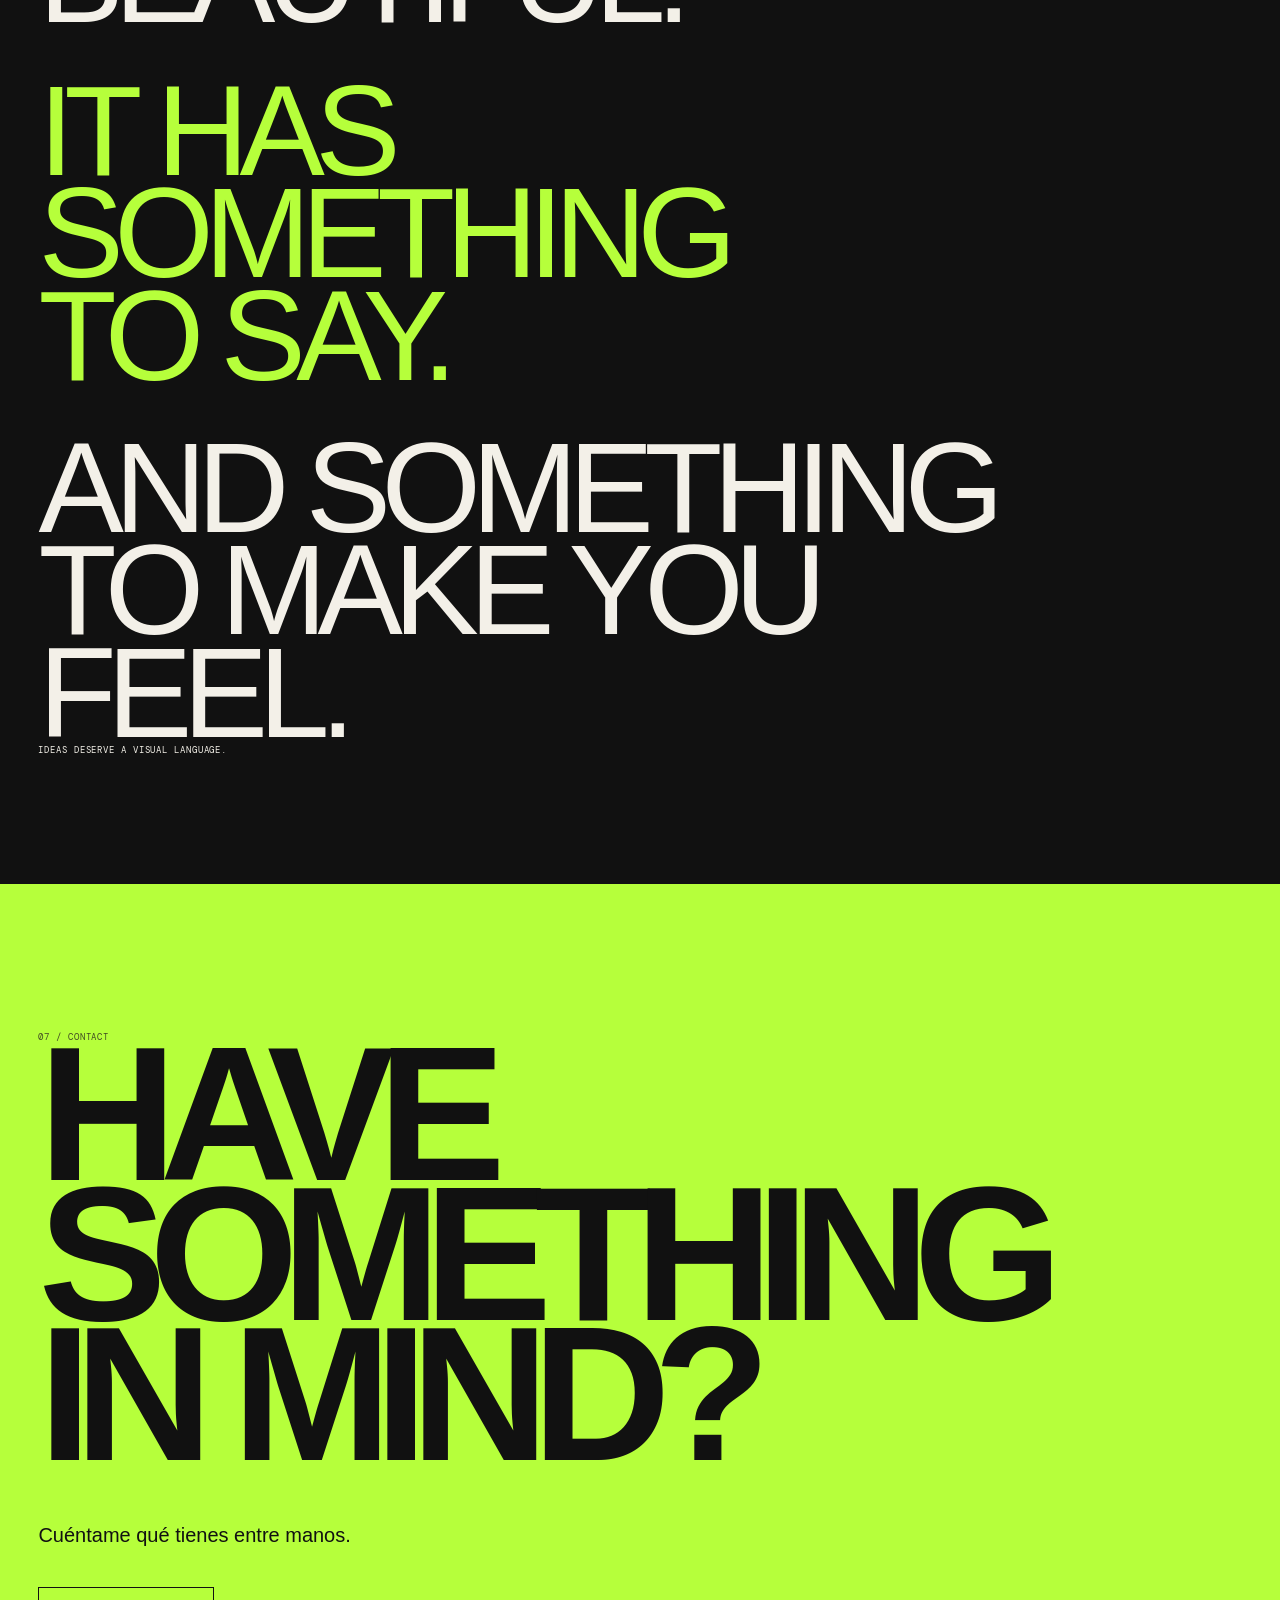
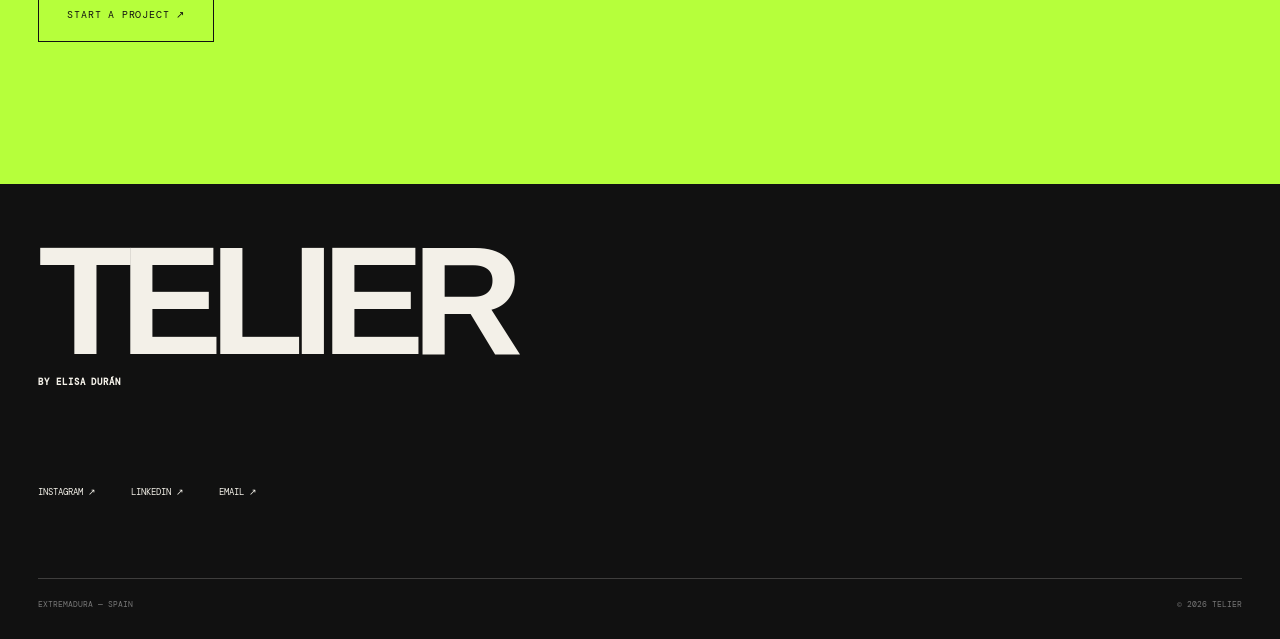
==== commit 5bbf246d: "Update index.html" ====
--- a/index.html
+++ b/index.html
@@ -216,91 +216,7 @@
     </section>
 
 
-    <!-- WORK -->
-    <section class="work section" id="work">
-
-      <div class="section-number">
-        03 / SELECTED WORK
-      </div>
-
-      <h2 class="section-title">
-        SOME<br>
-        THINGS<br>
-        WE'VE<br>
-        MADE.
-      </h2>
-
-
-      <div class="projects">
-
-<article class="project project-medium project-marceshween-2">
-  <div class="project-image">
-<img
-  src="/telier/MARCESHWEEN%202.gif"
-  alt="Marceshween"
-  class="project-media"
->          </div>
-
-          <div class="project-info">
-            <h3>MARCESH-WEEN</h3>
-            <span>BRANDING / ART DIRECTION / EVENT</span>
-          </div>
-
-        </article>
-
-
-        <article class="project project-small">
-
-          <div class="project-image">
-            <div class="image-placeholder gradient-two"></div>
-          </div>
-
-          <div class="project-info">
-            <h3>GLORIA — É O NO</h3>
-            <span>BRANDING / PACKAGING / STORYTELLING</span>
-          </div>
-
-        </article>
-
-
-        <article class="project project-medium project-laiter">
-
-          <div class="project-image">
-<img
-src="/telier/laiter%20nuevo.gif"  alt="Laiter"
-  class="project-media"
->          </div>
-
-          <div class="project-info">
-            <h3>LAITER</h3>
-            <span>BRANDING / COMMUNICATION</span>
-          </div>
-
-        </article>
-
-
-        <article class="project project-large project-dear-friends">
-
-          <div class="project-image">
-  <img
-    src="/telier/dear-friends.gif"
-    alt="Dear Friends"
-    class="project-media"
-  >
-</div>
-
-          <div class="project-info">
-            <h3>DEAR FRIENDS</h3>
-            <span>EDITORIAL / ART DIRECTION</span>
-          </div>
-
-        </article>
-
-      </div>
-
-    </section>
-
-
+    
     <!-- ABOUT -->
     <section class="about section" id="about">
 
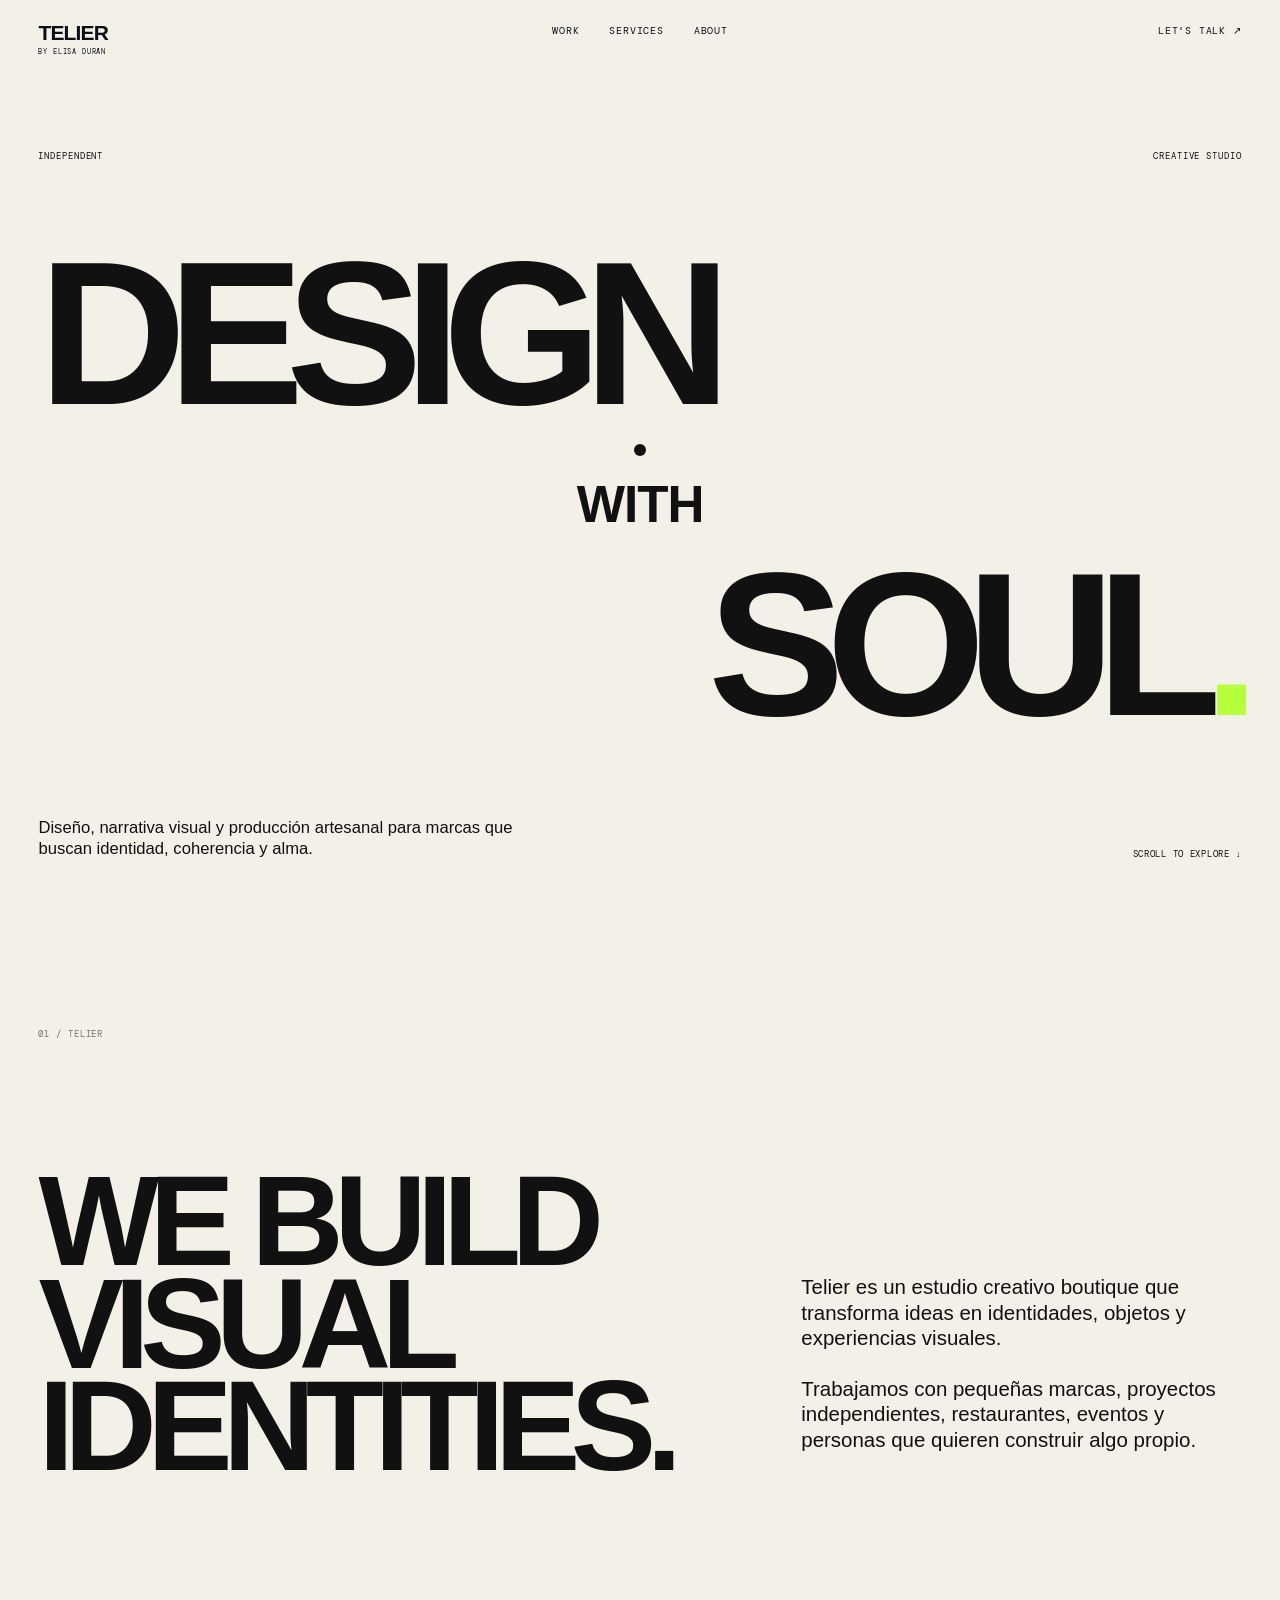
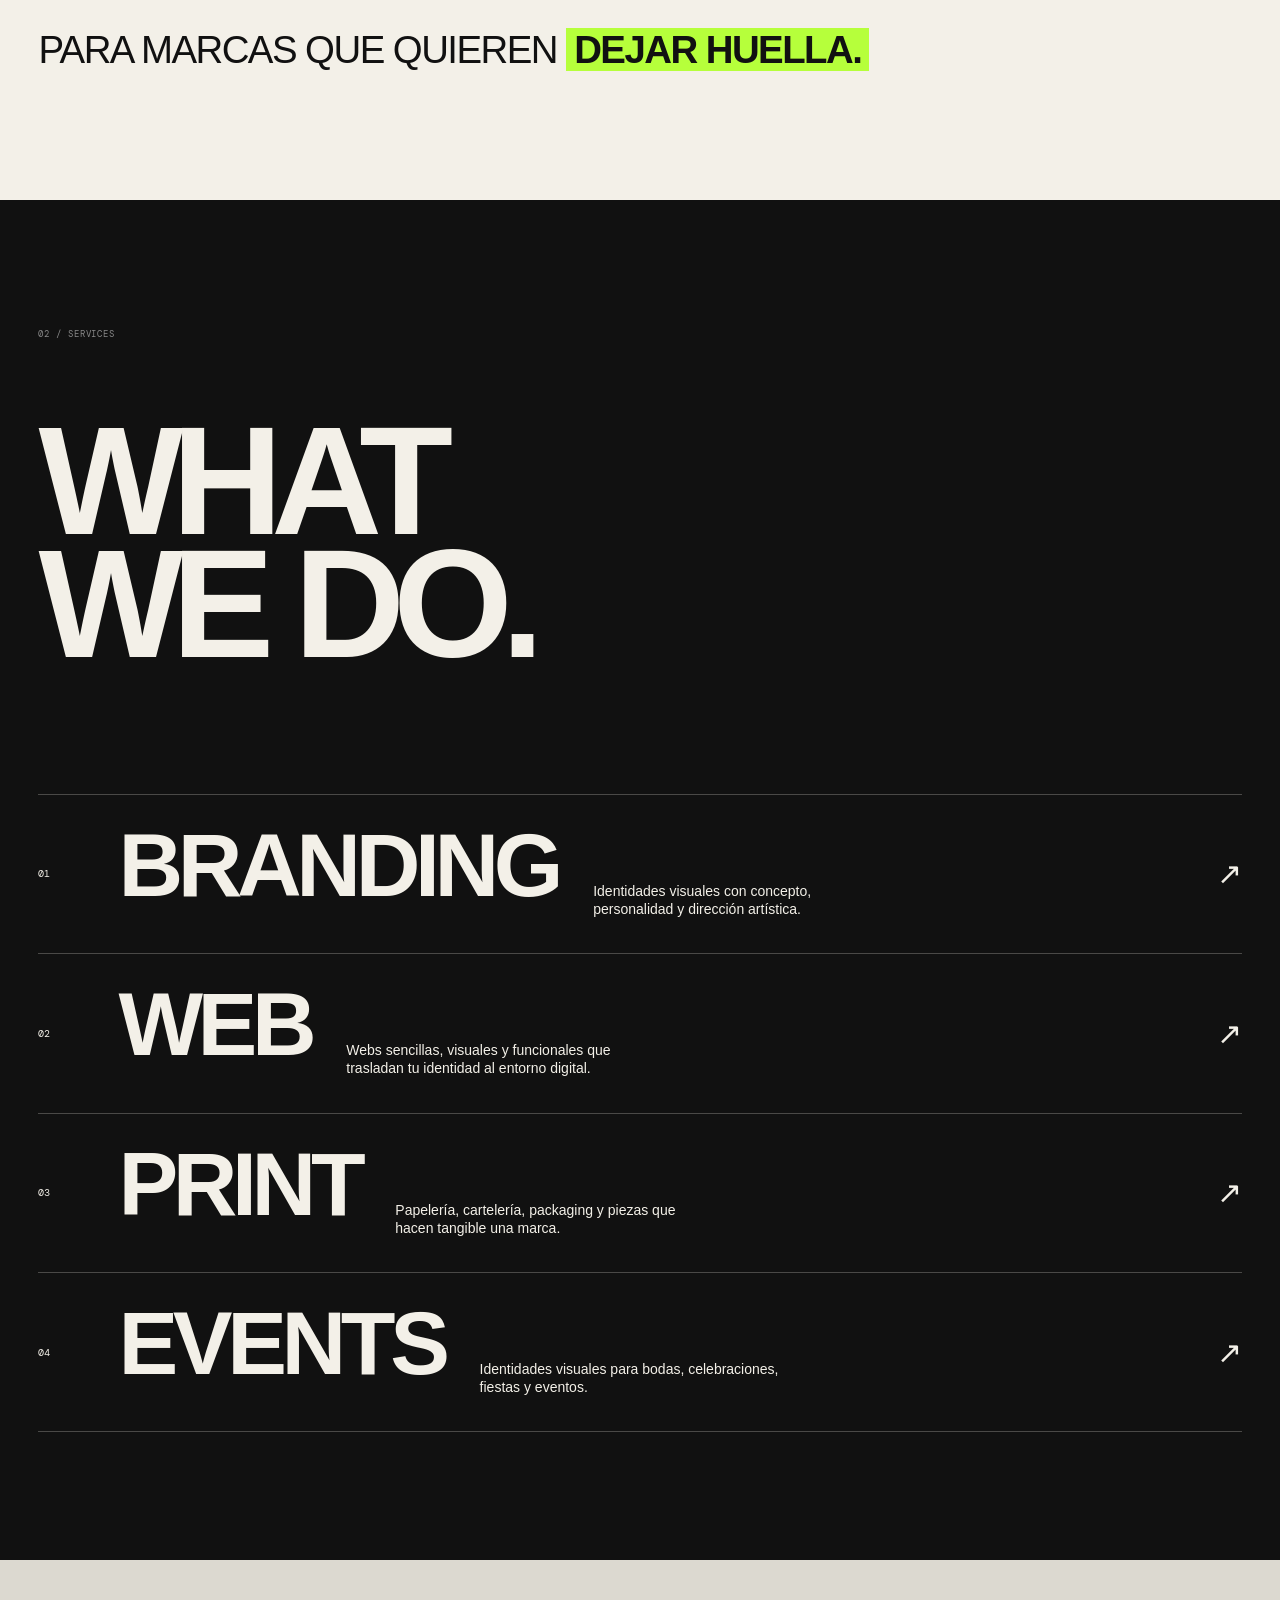
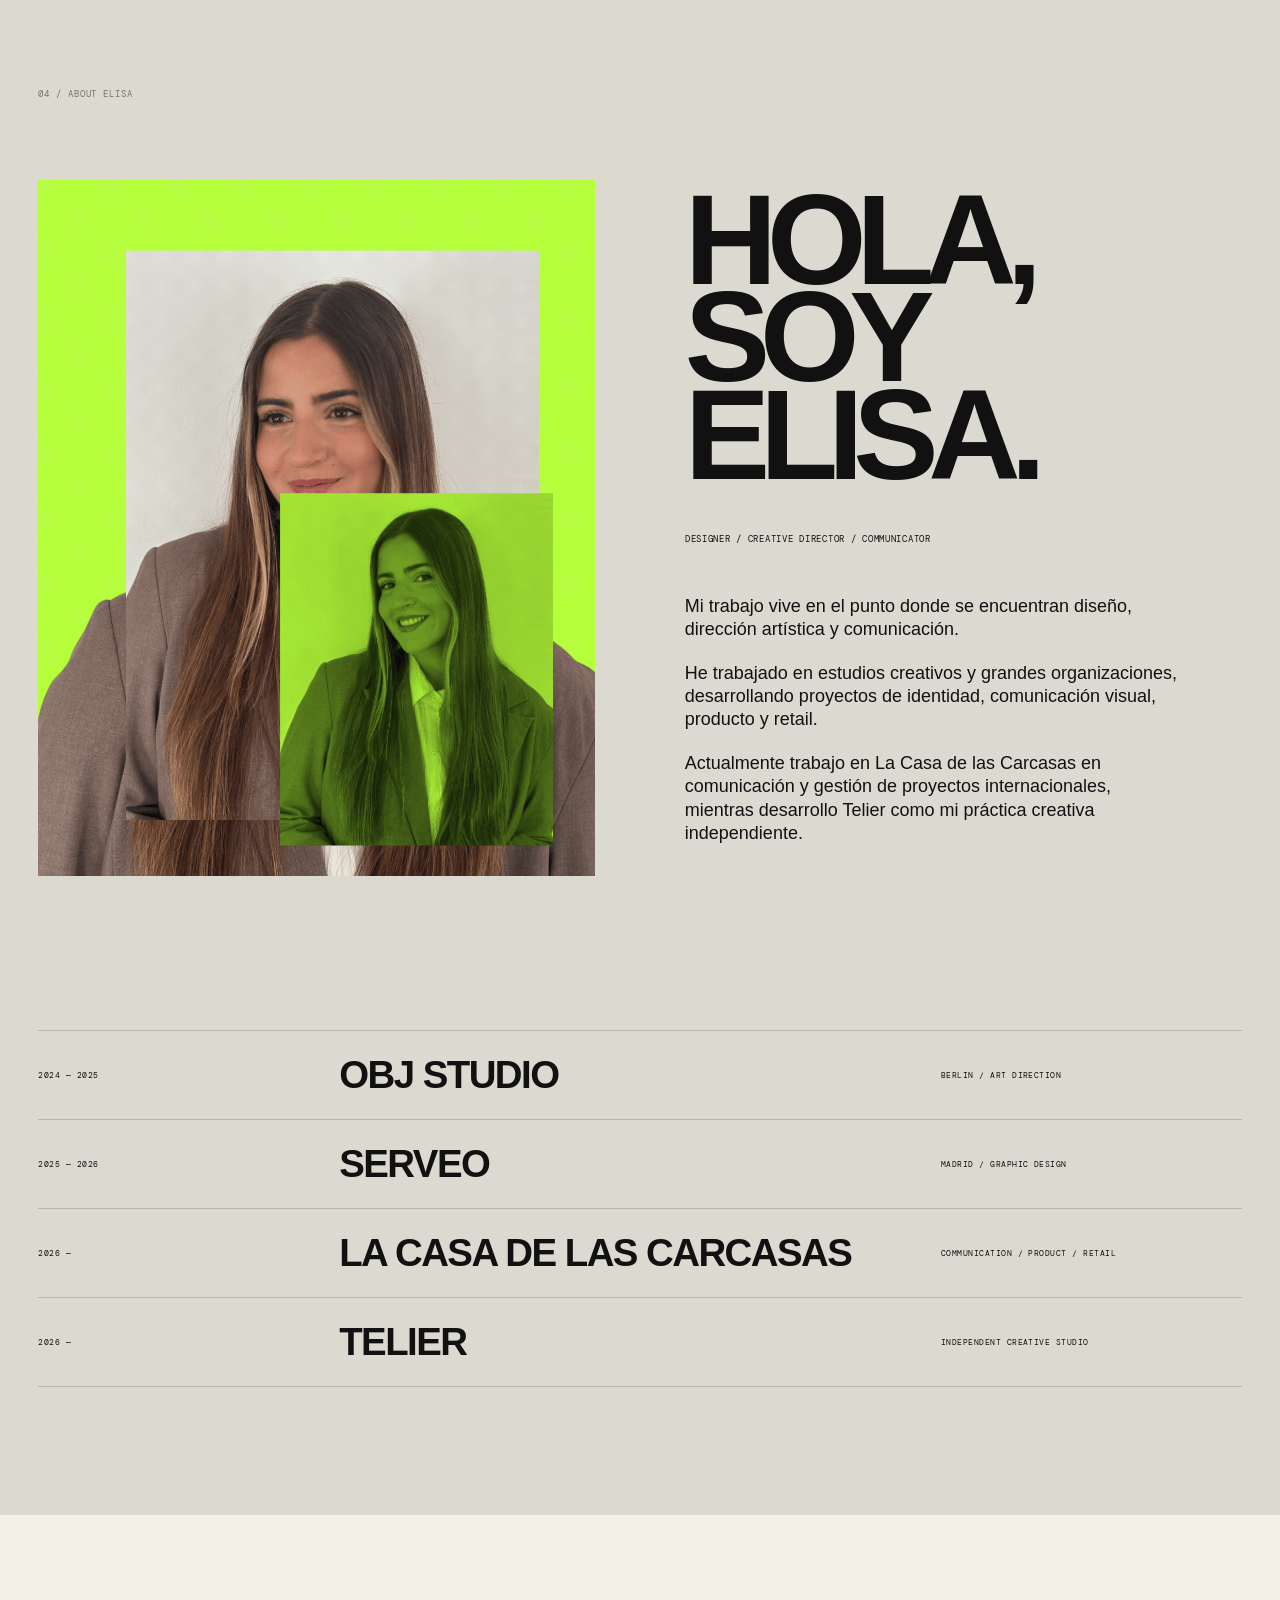
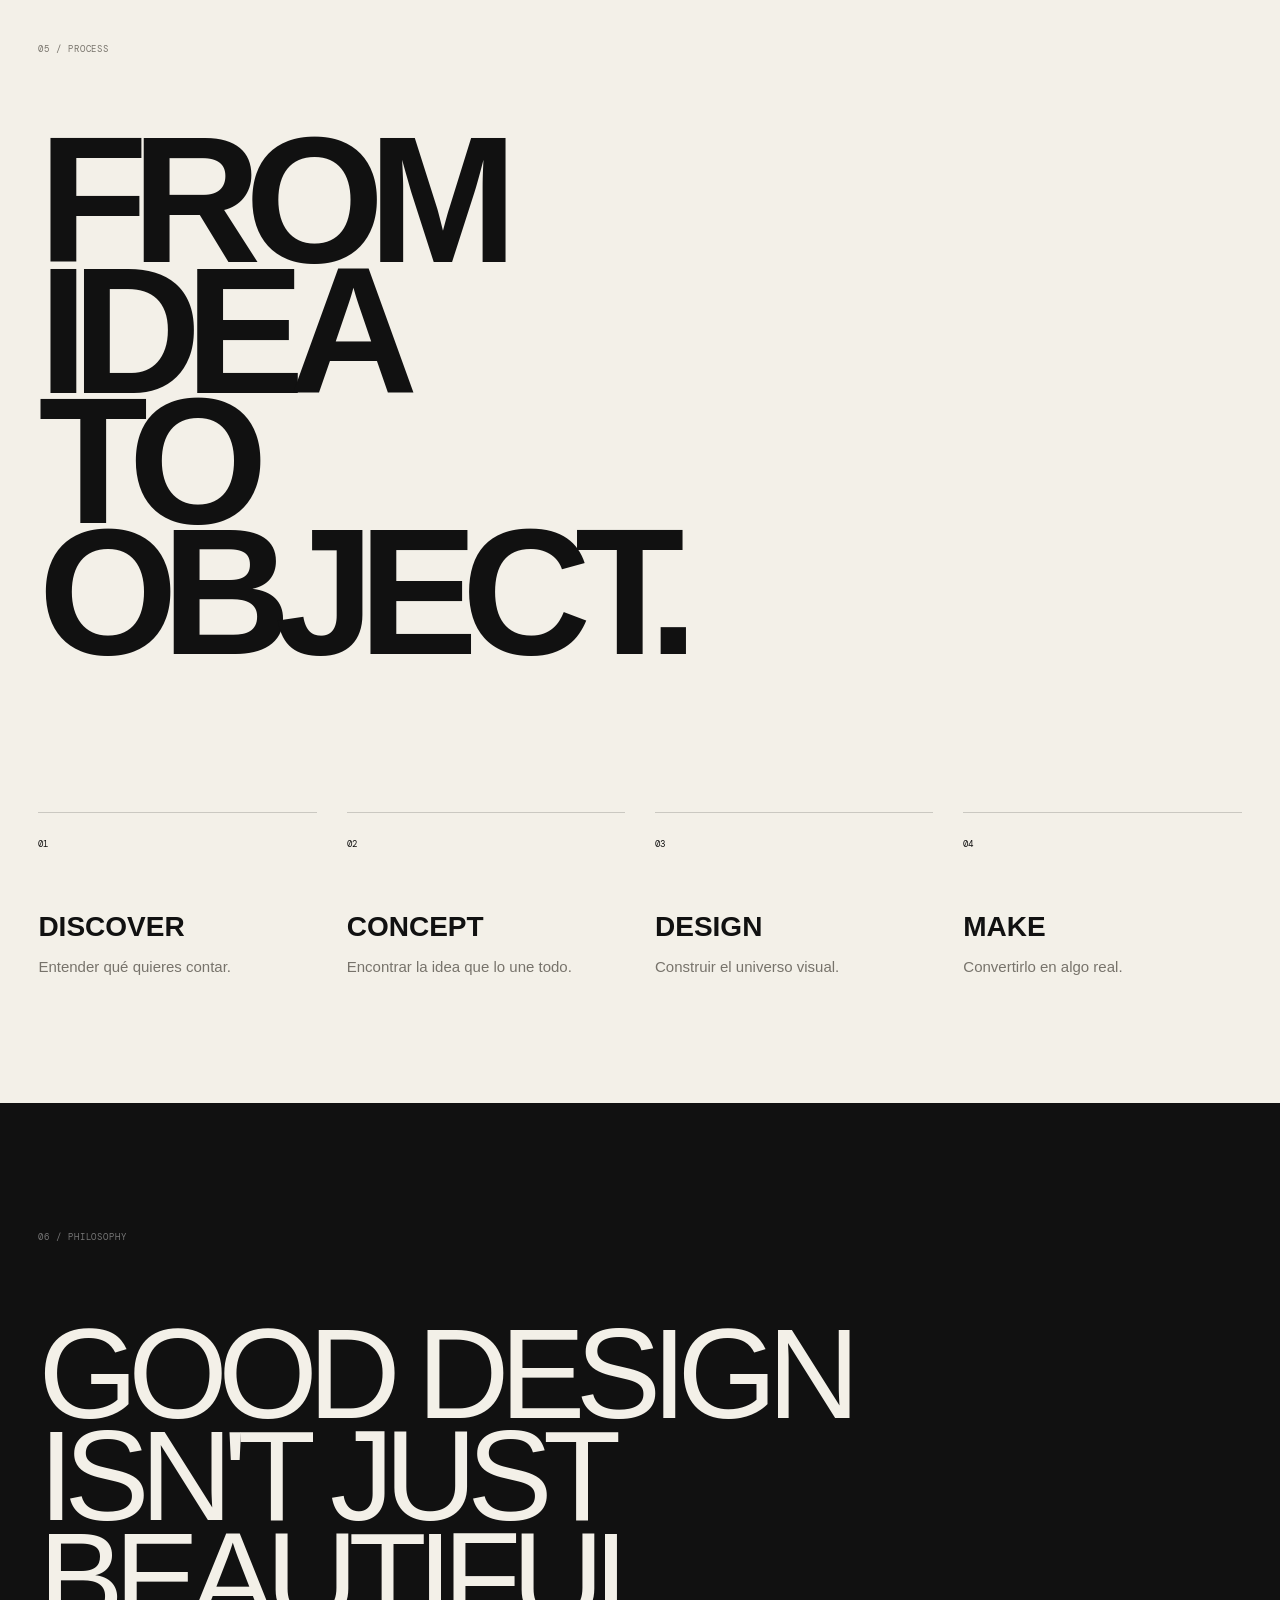
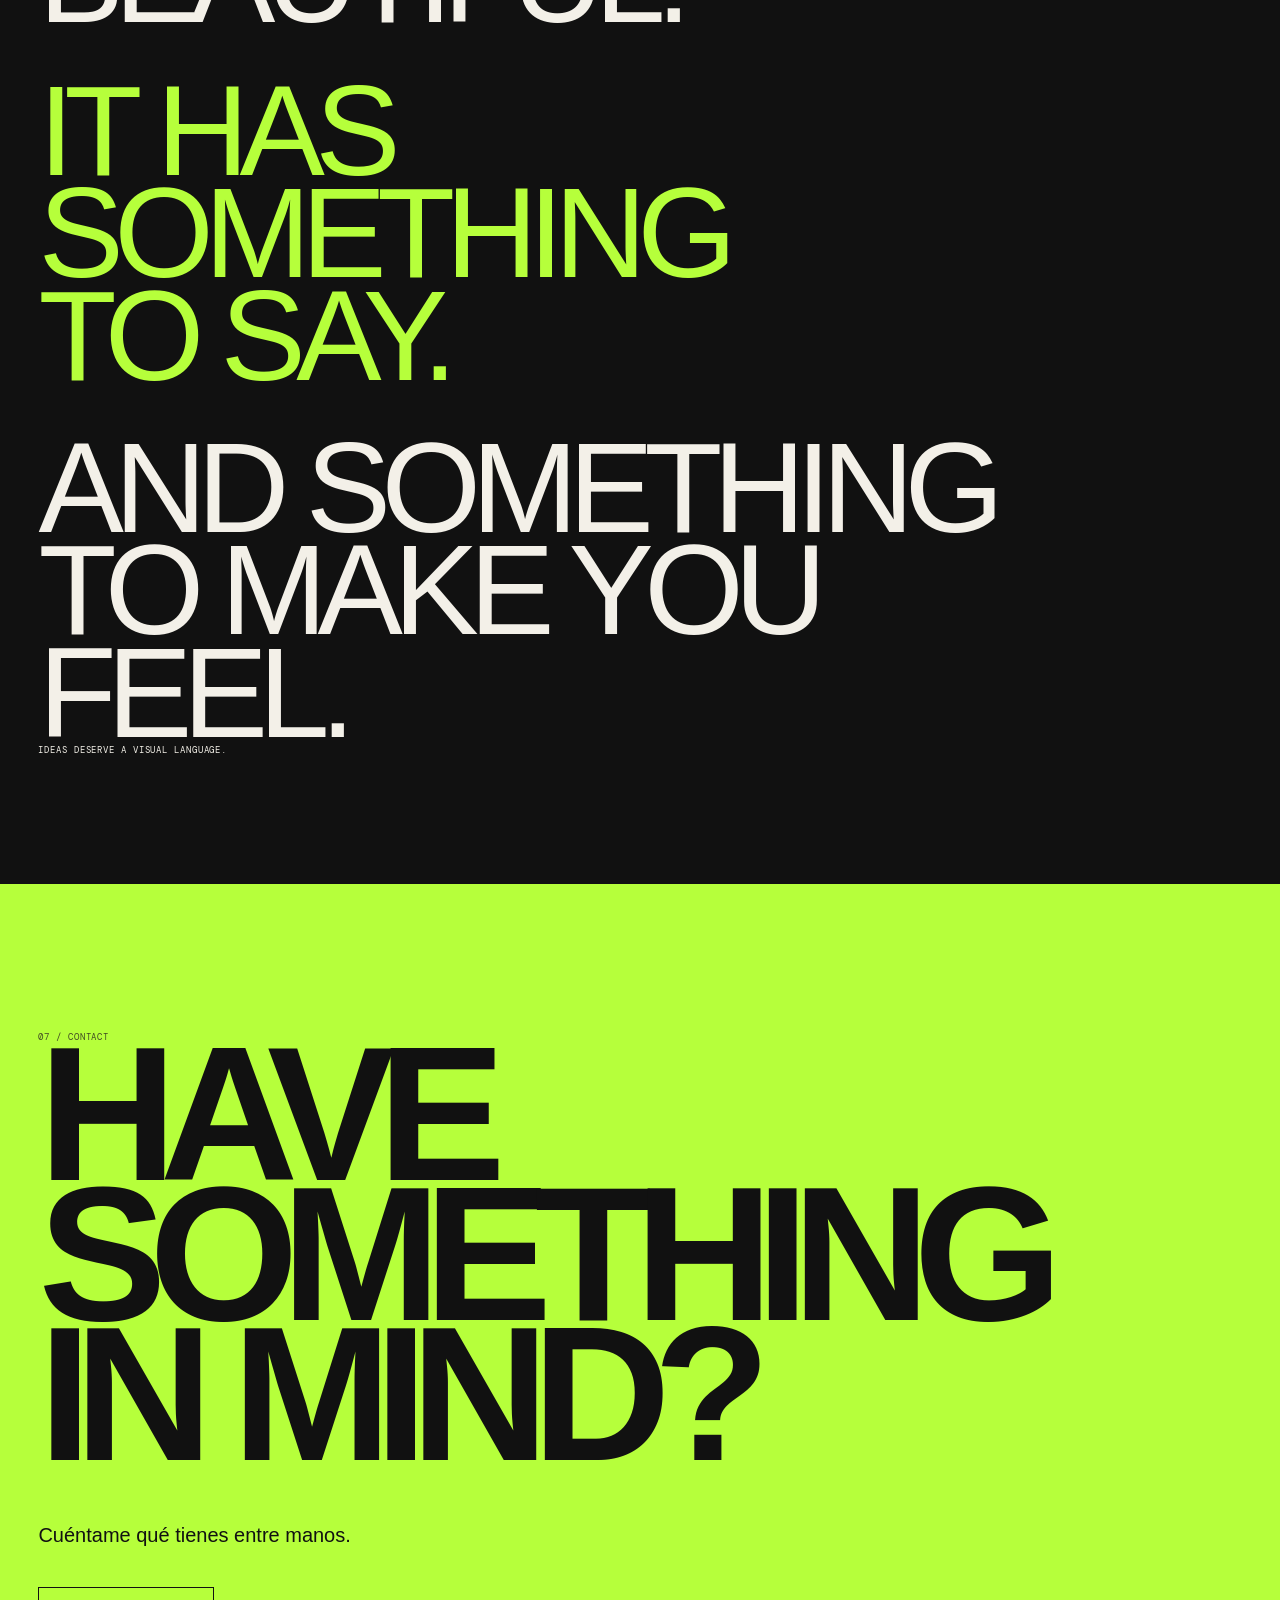
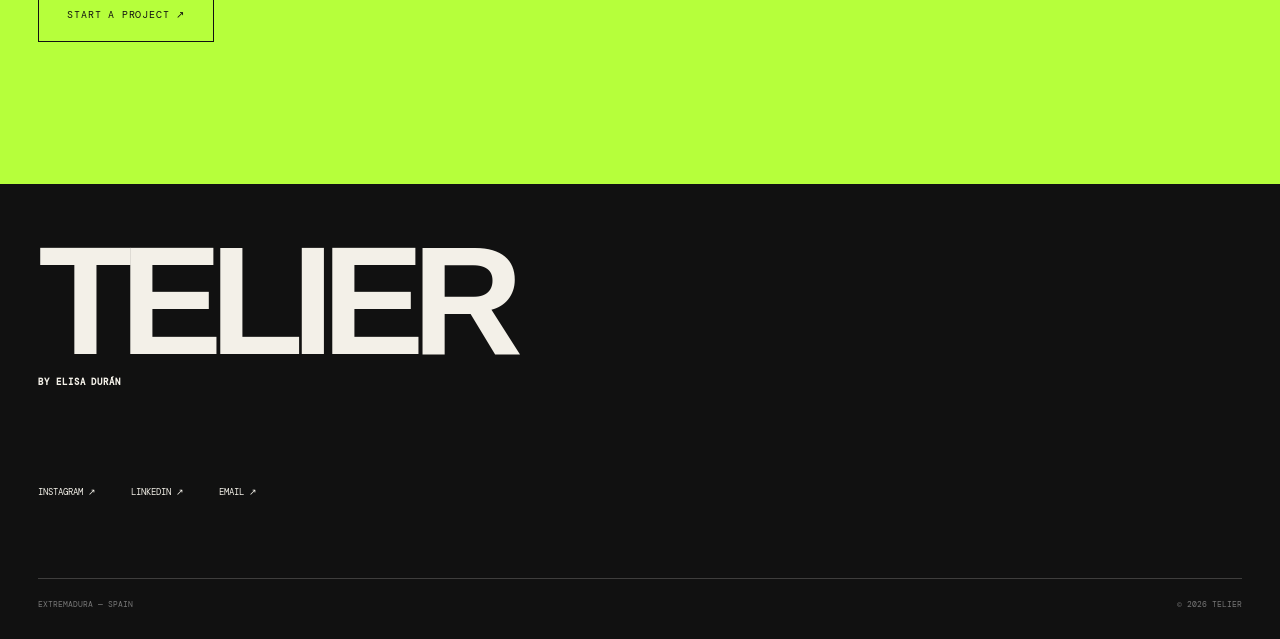
==== commit 507650f8: "Update index.html" ====
--- a/index.html
+++ b/index.html
@@ -236,8 +236,8 @@
         <div class="about-content">
 
           <h2>
-            HI,<br>
-            I'M<br>
+            HOLA,<br>
+            SOY<br>
             ELISA.
           </h2>
 
--- a/css/style.css
+++ b/css/style.css
@@ -485,7 +485,11 @@
   font-size: 30px;
   transition: transform .5s var(--transition);
 }
-
+/* Flecha normal, no emoji en móvil */
+.service-arrow {
+  font-family: Arial, sans-serif;
+  font-variant-emoji: text;
+}
 .service:hover .service-arrow {
   transform: rotate(45deg);
 }
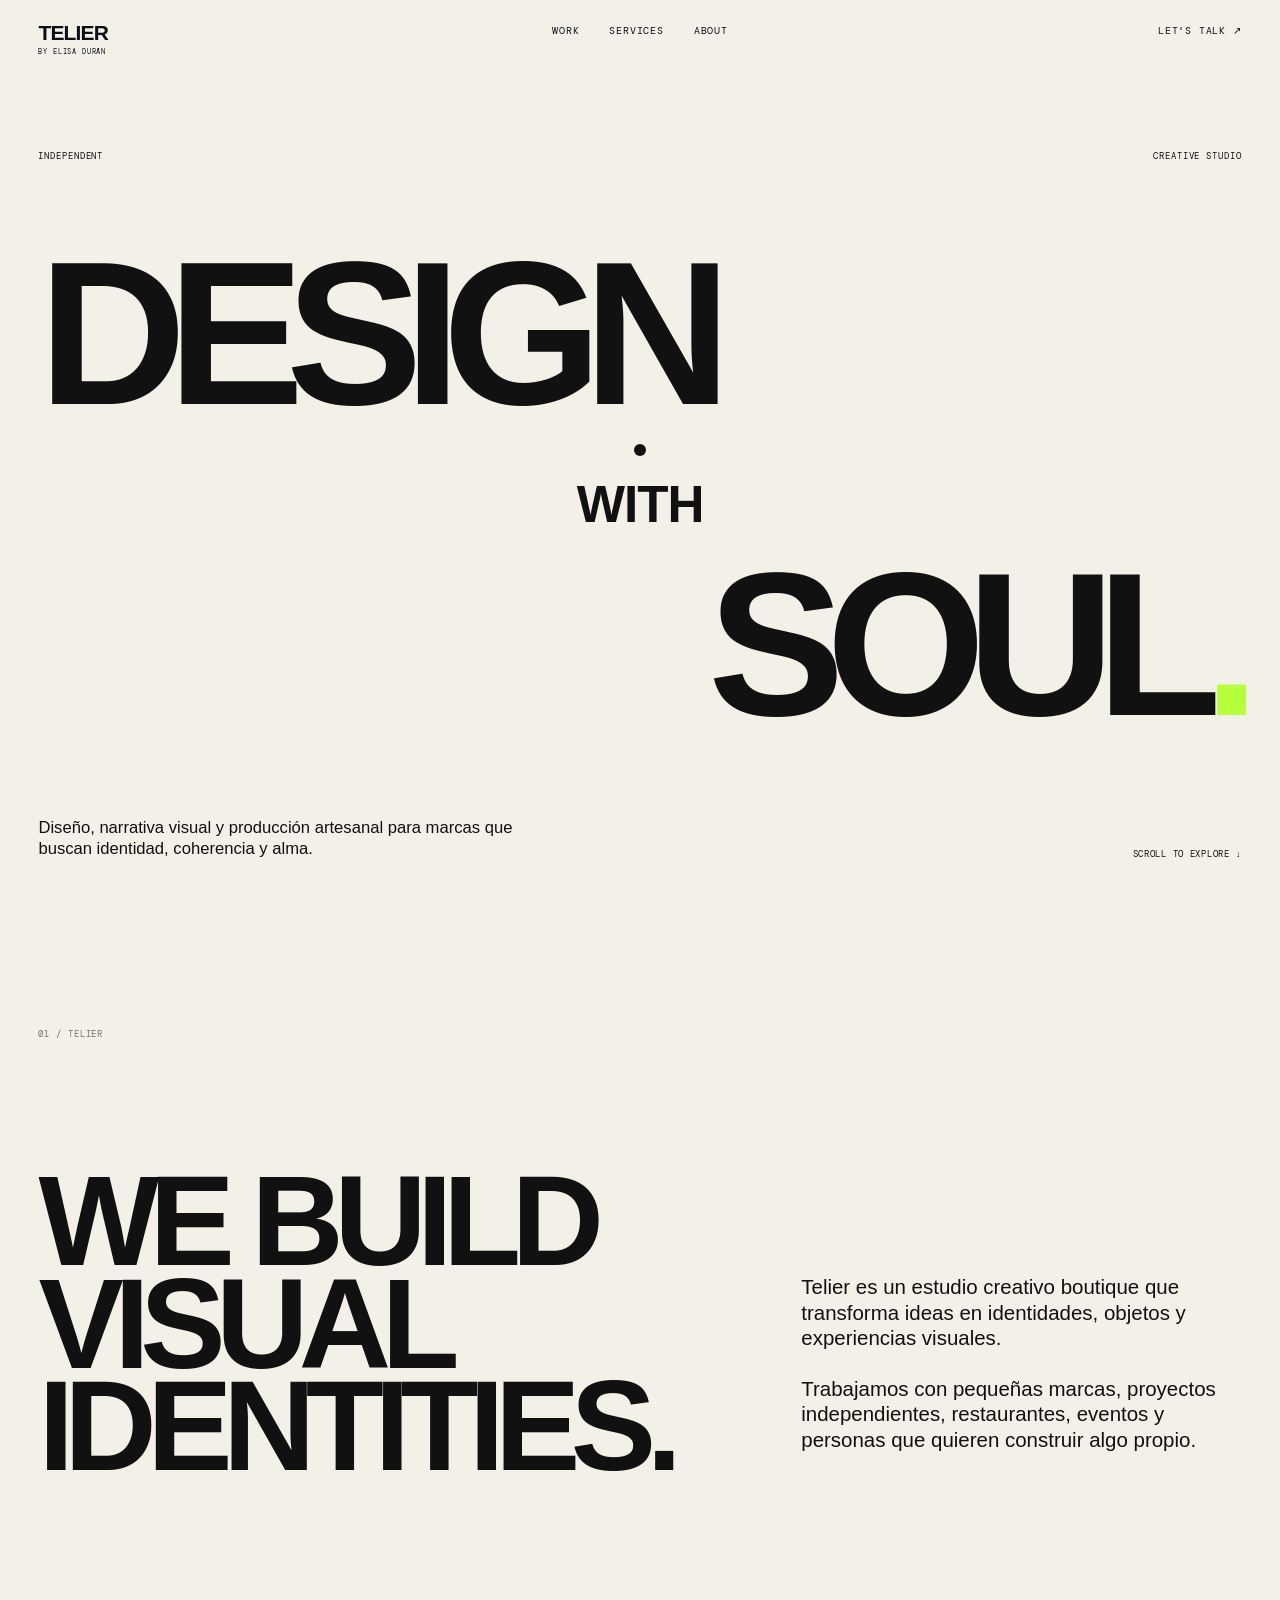
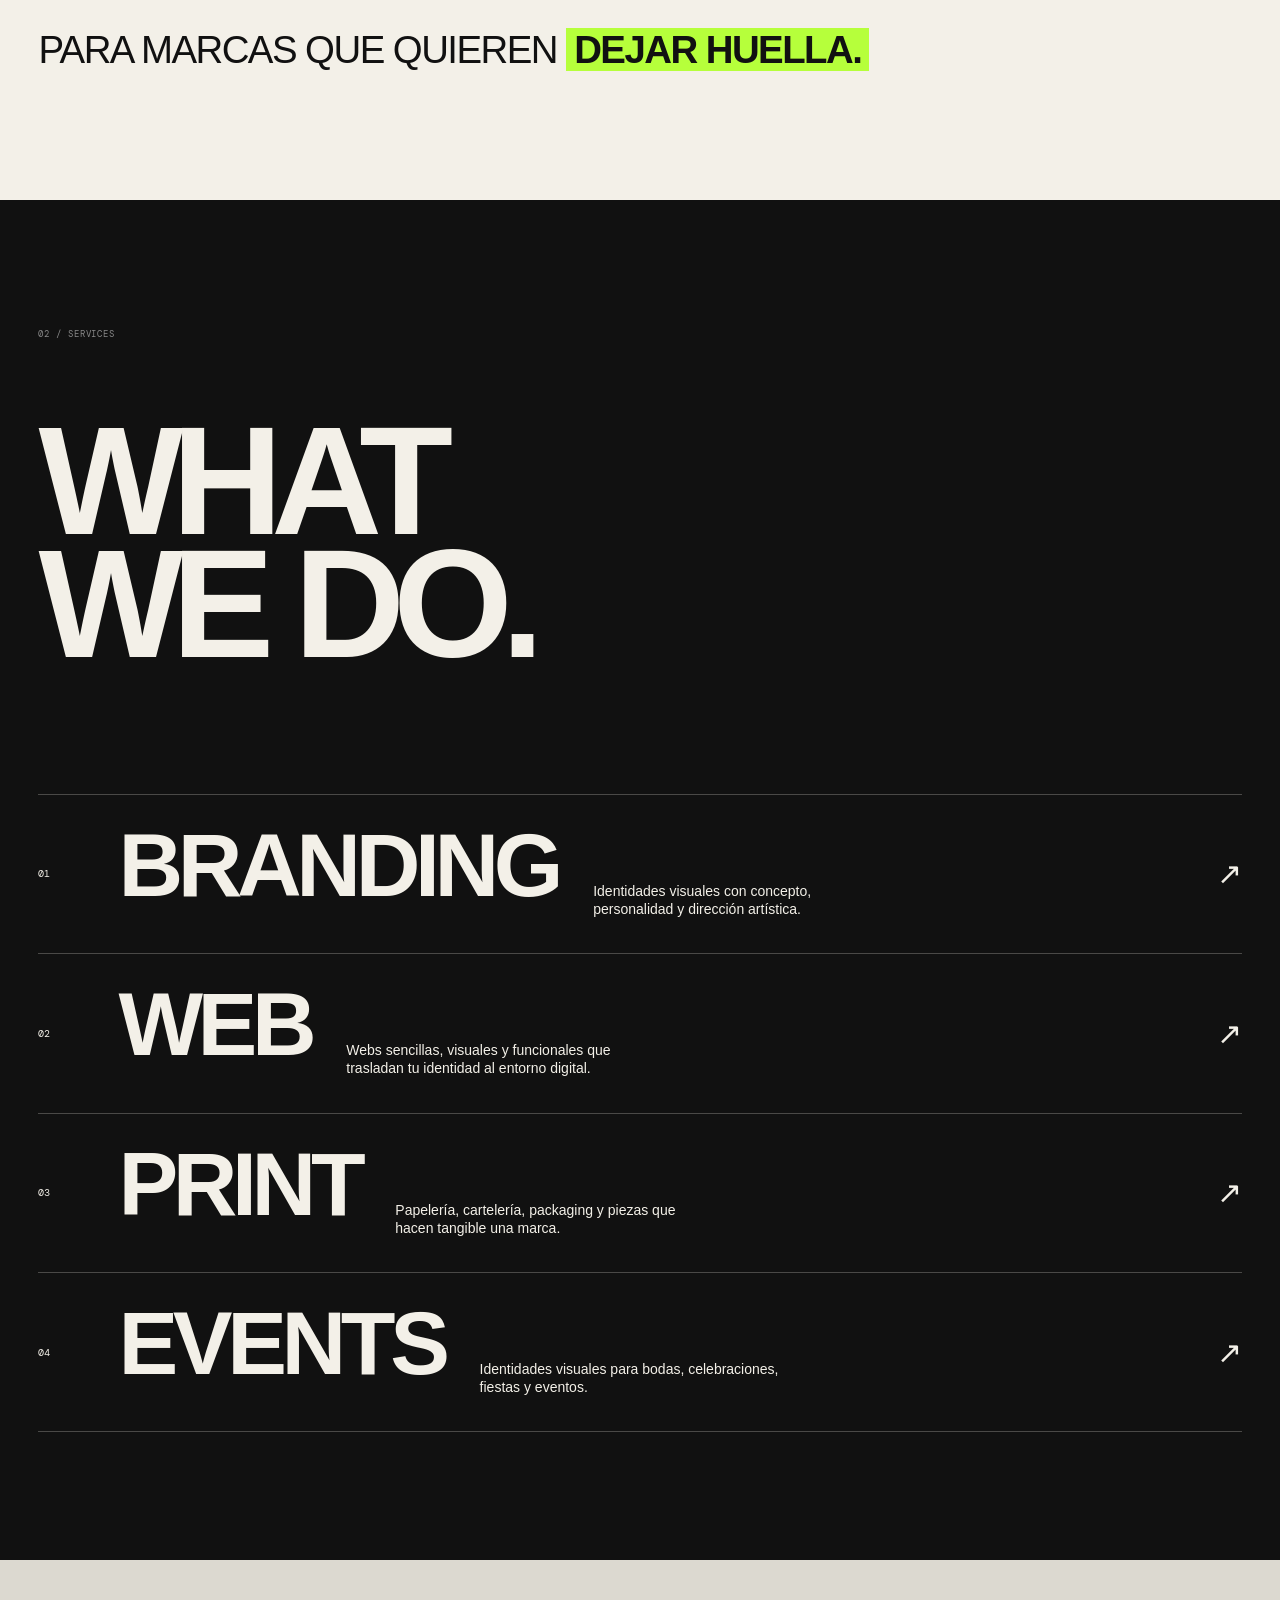
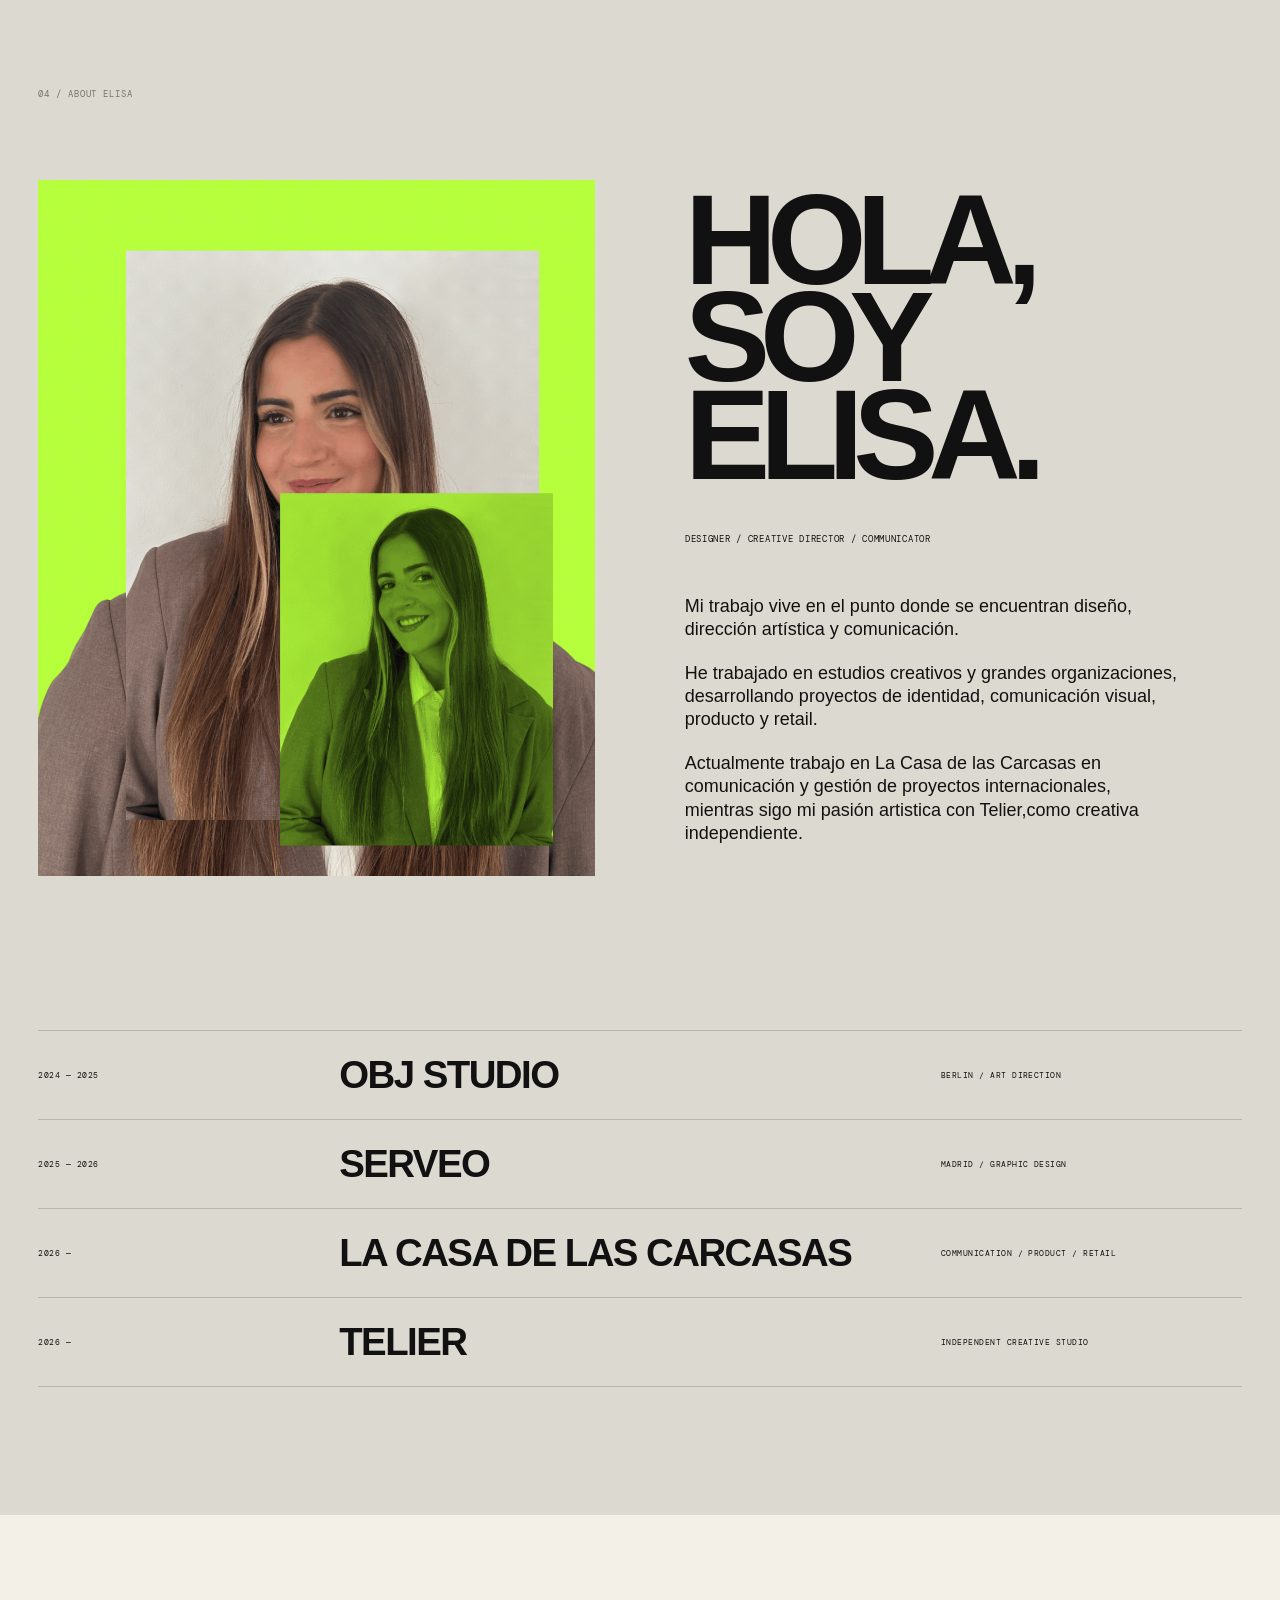
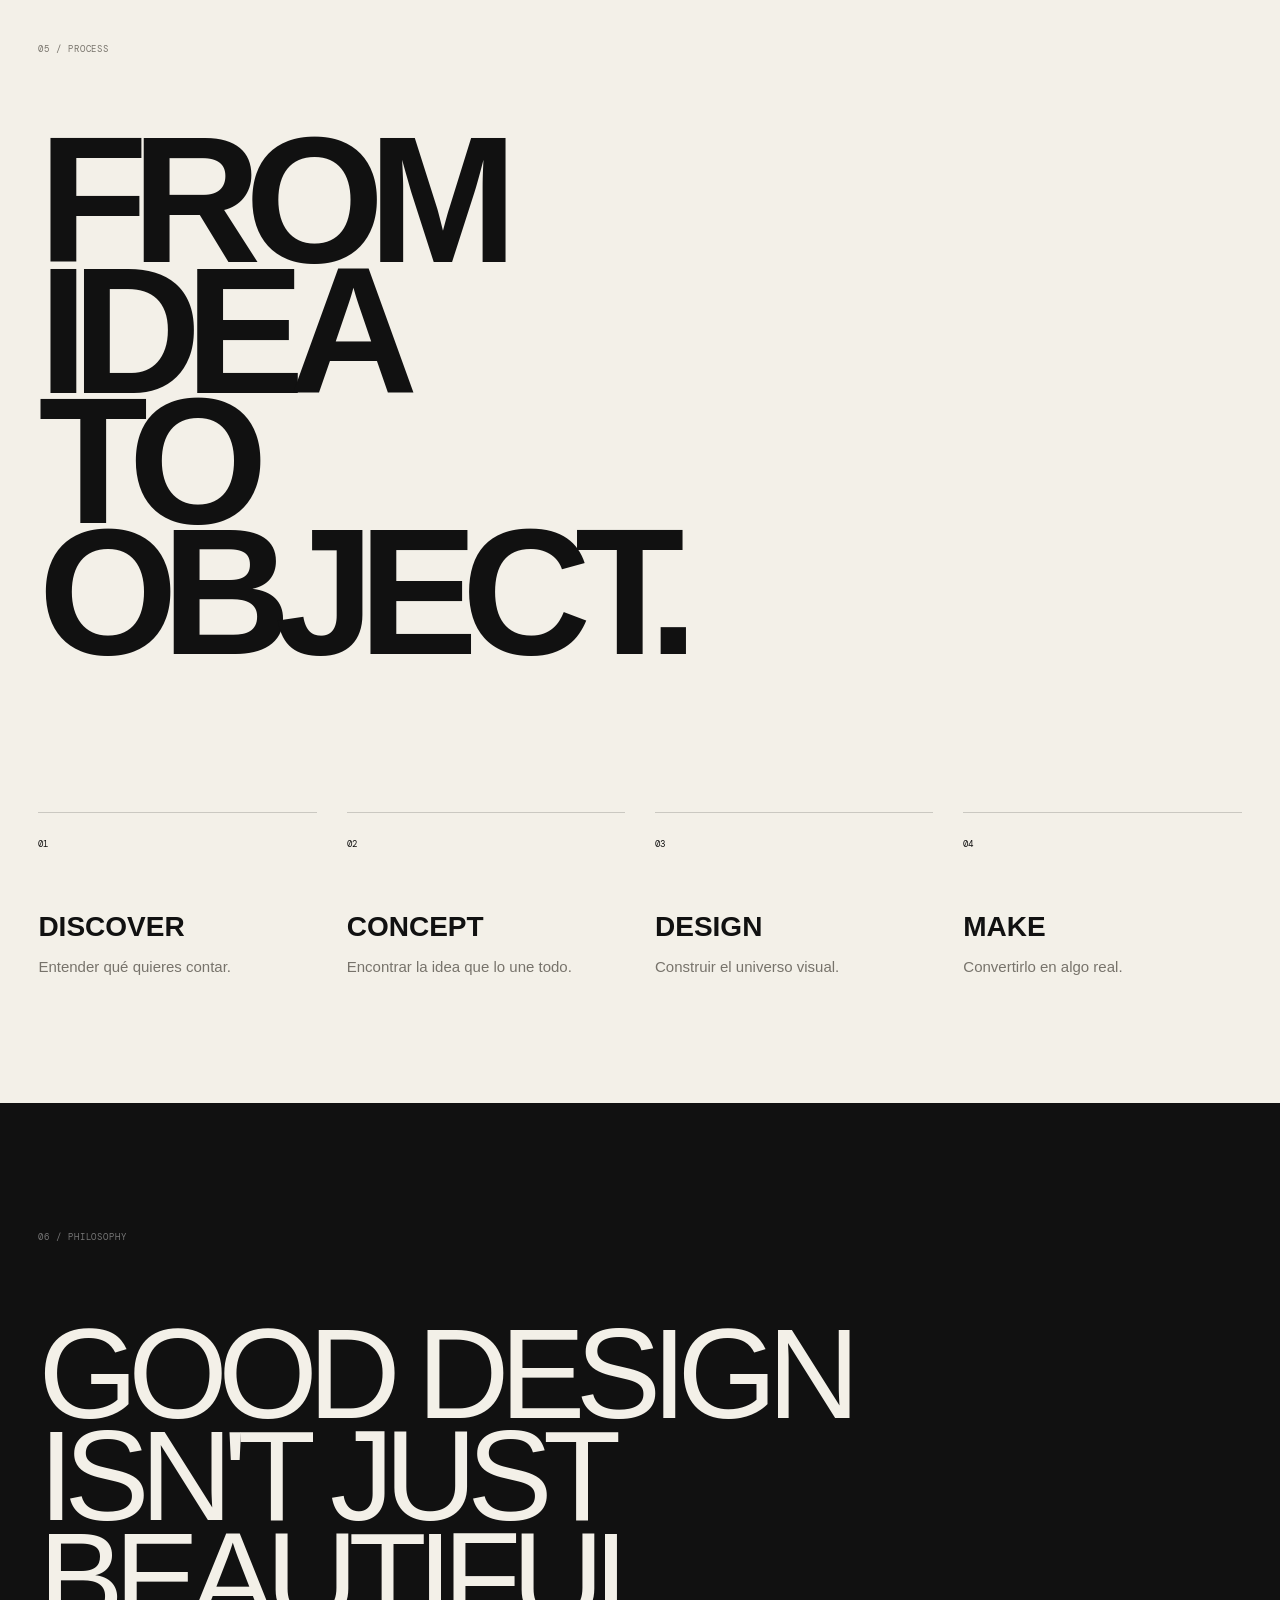
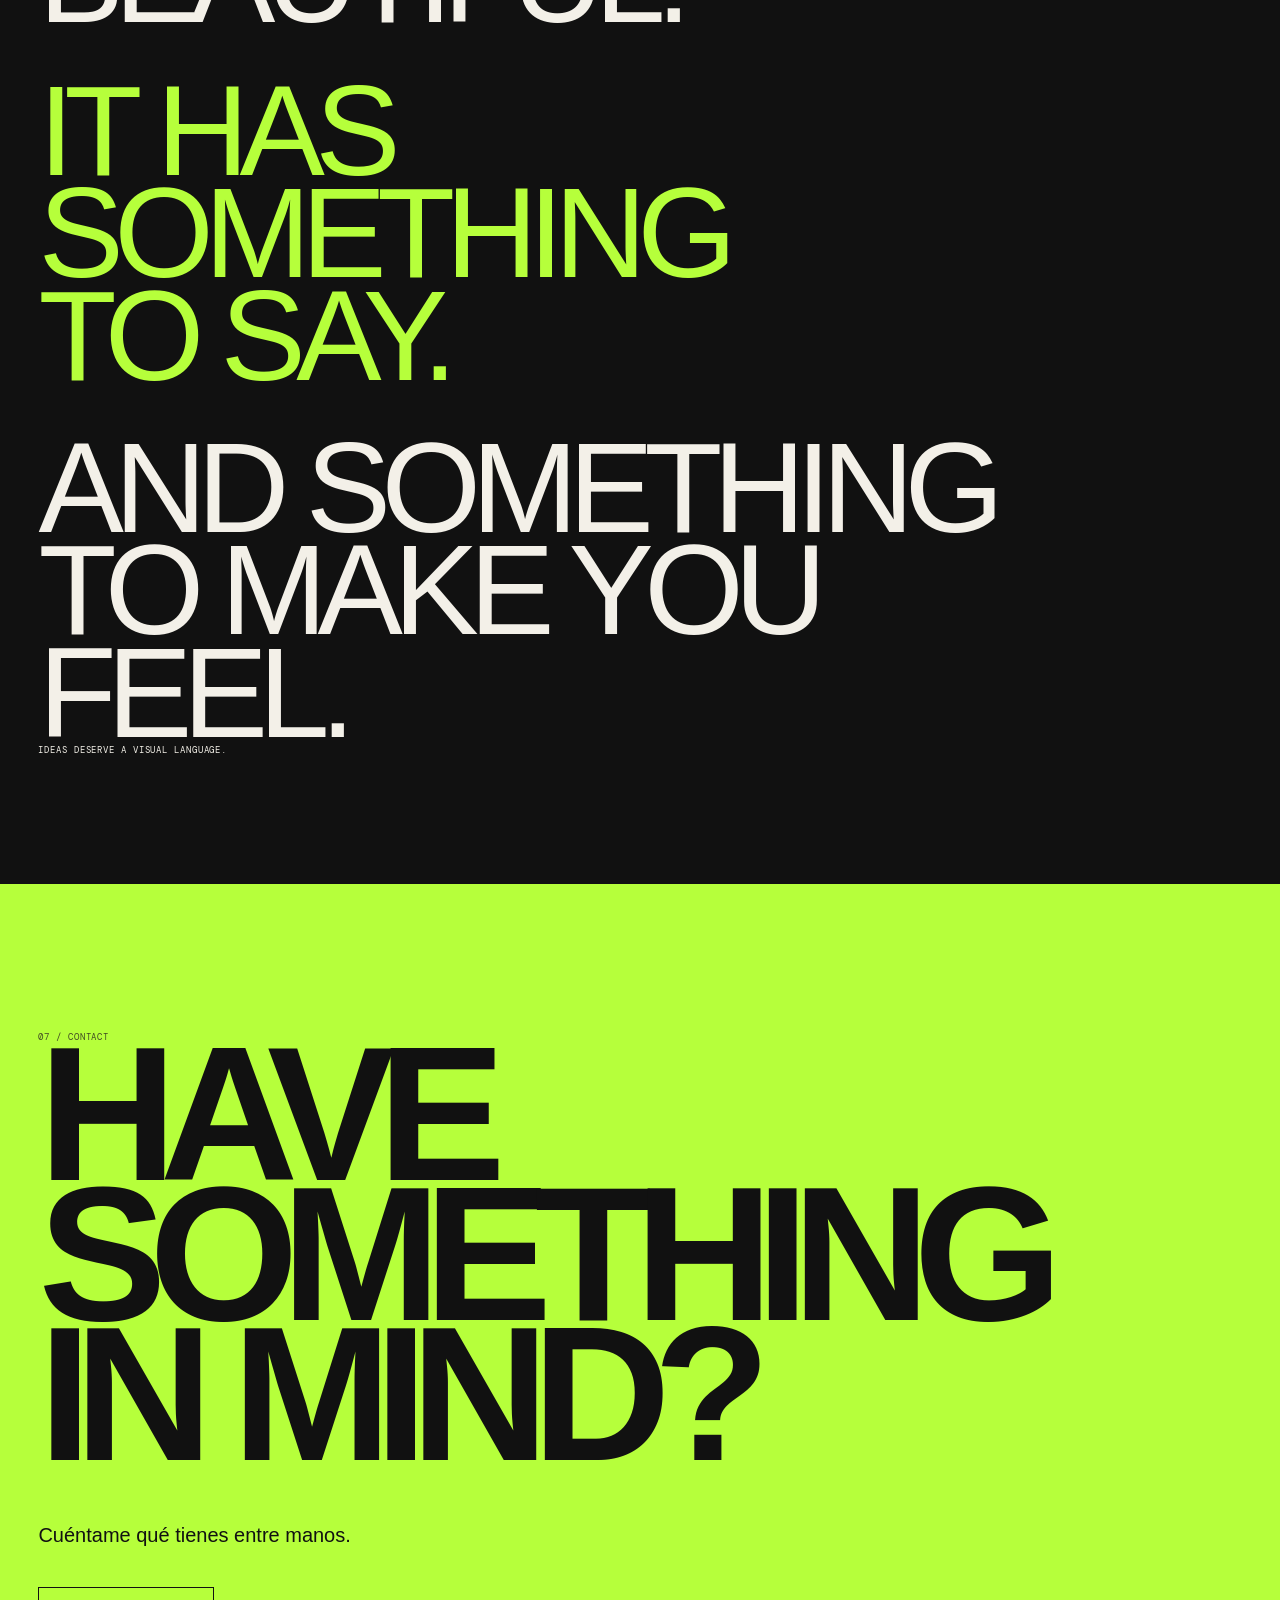
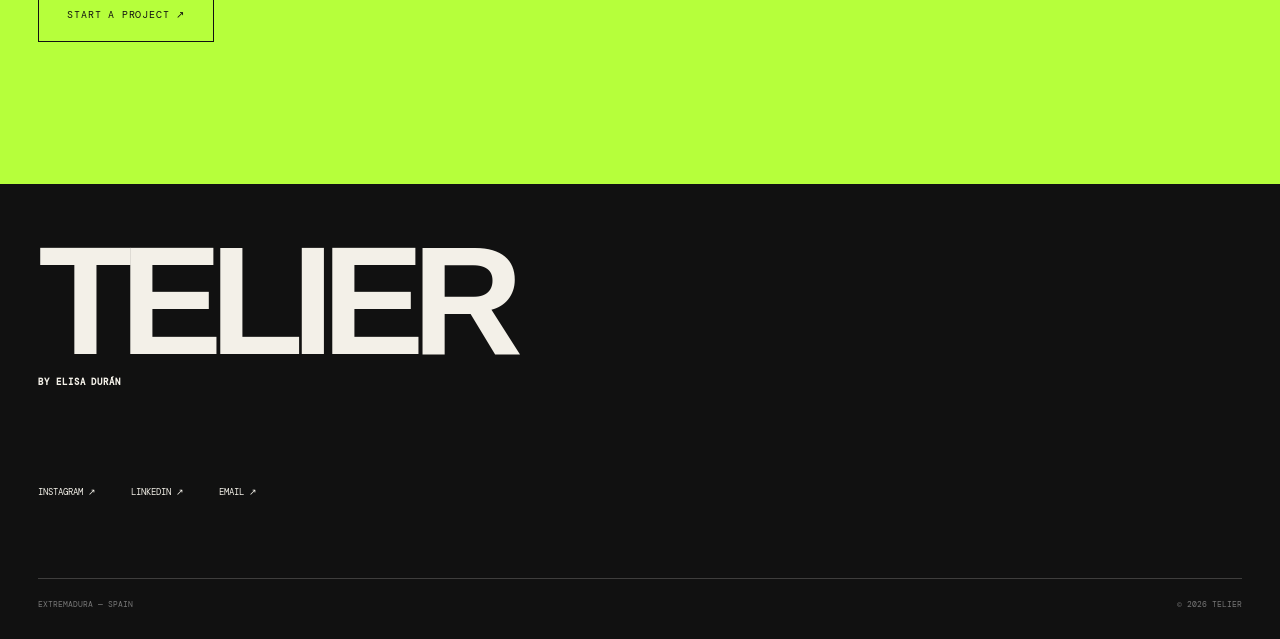
==== commit 33b9c147: "Update index.html" ====
--- a/index.html
+++ b/index.html
@@ -261,7 +261,7 @@
             <p>
               Actualmente trabajo en La Casa de las Carcasas
               en comunicación y gestión de proyectos internacionales,
-              mientras desarrollo Telier como mi práctica creativa independiente.
+              mientras sigo mi pasión artistica con Telier,como creativa independiente.
             </p>
 
           </div>
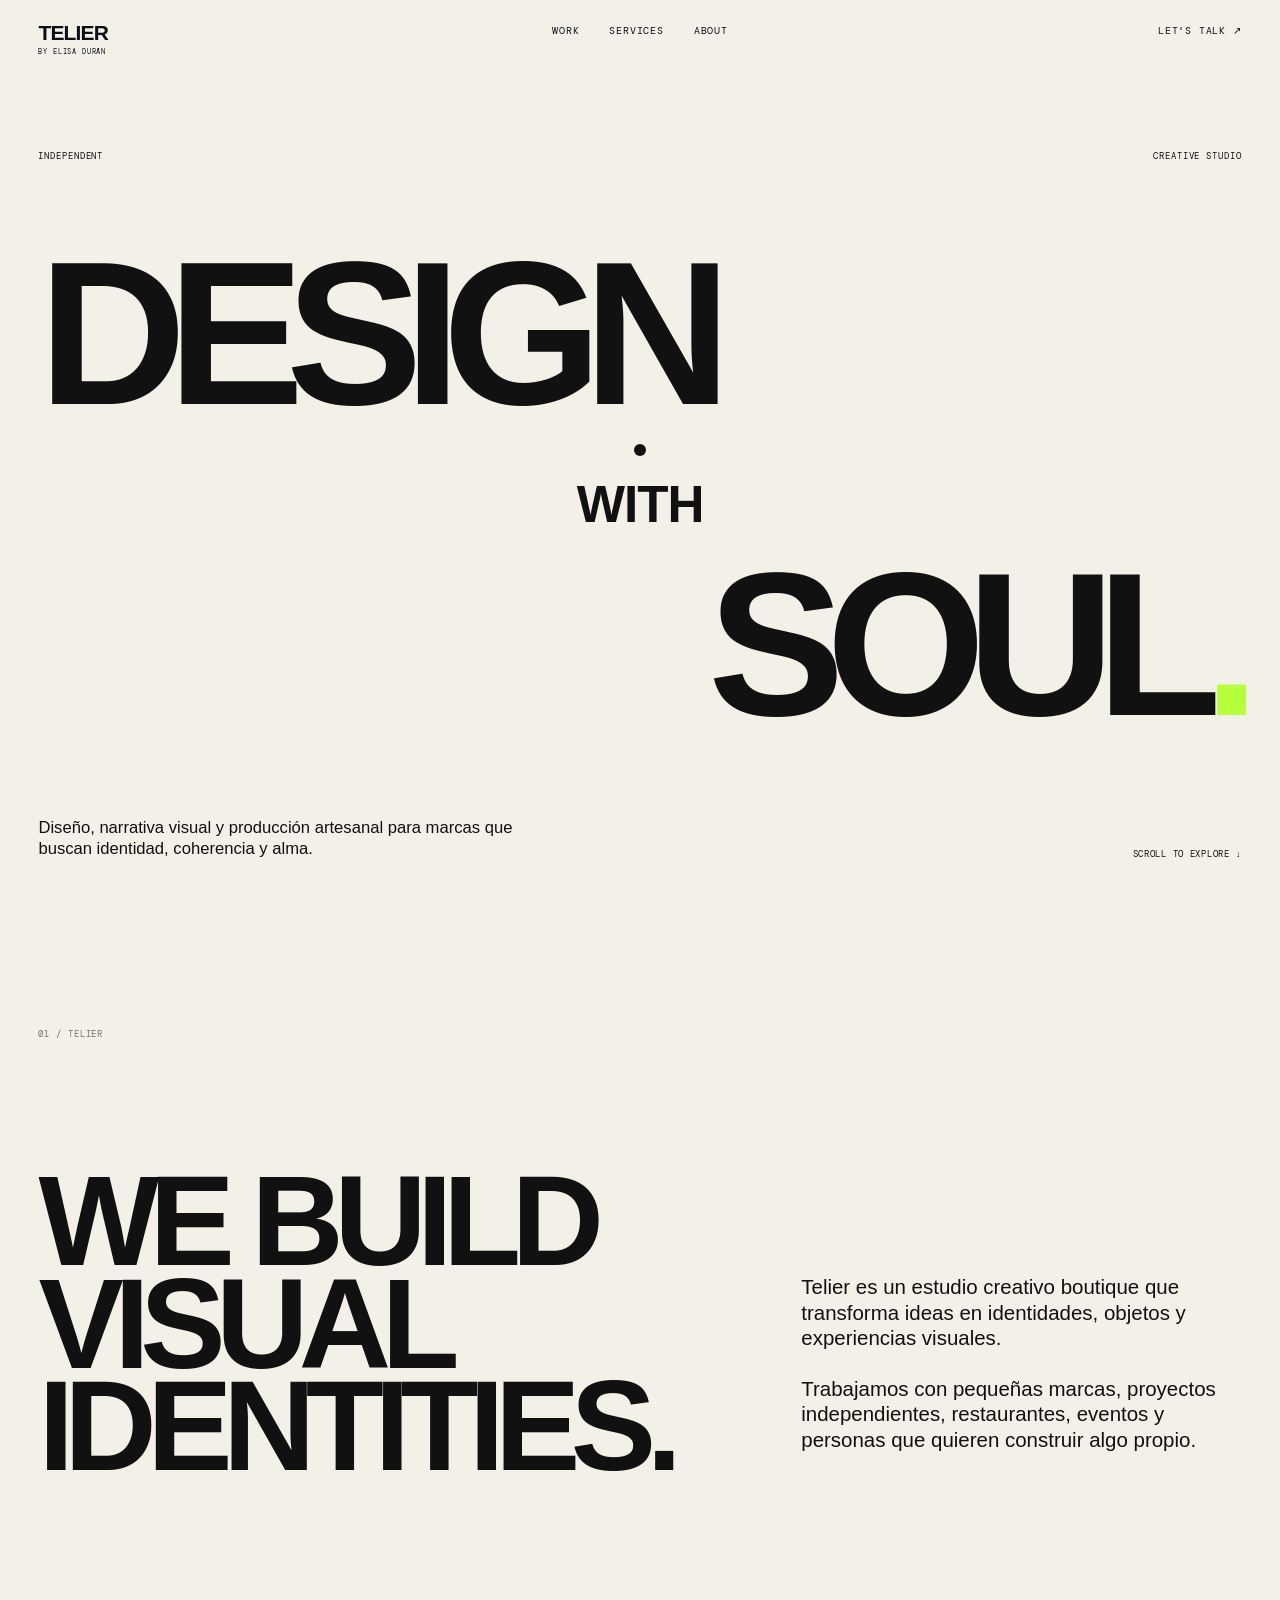
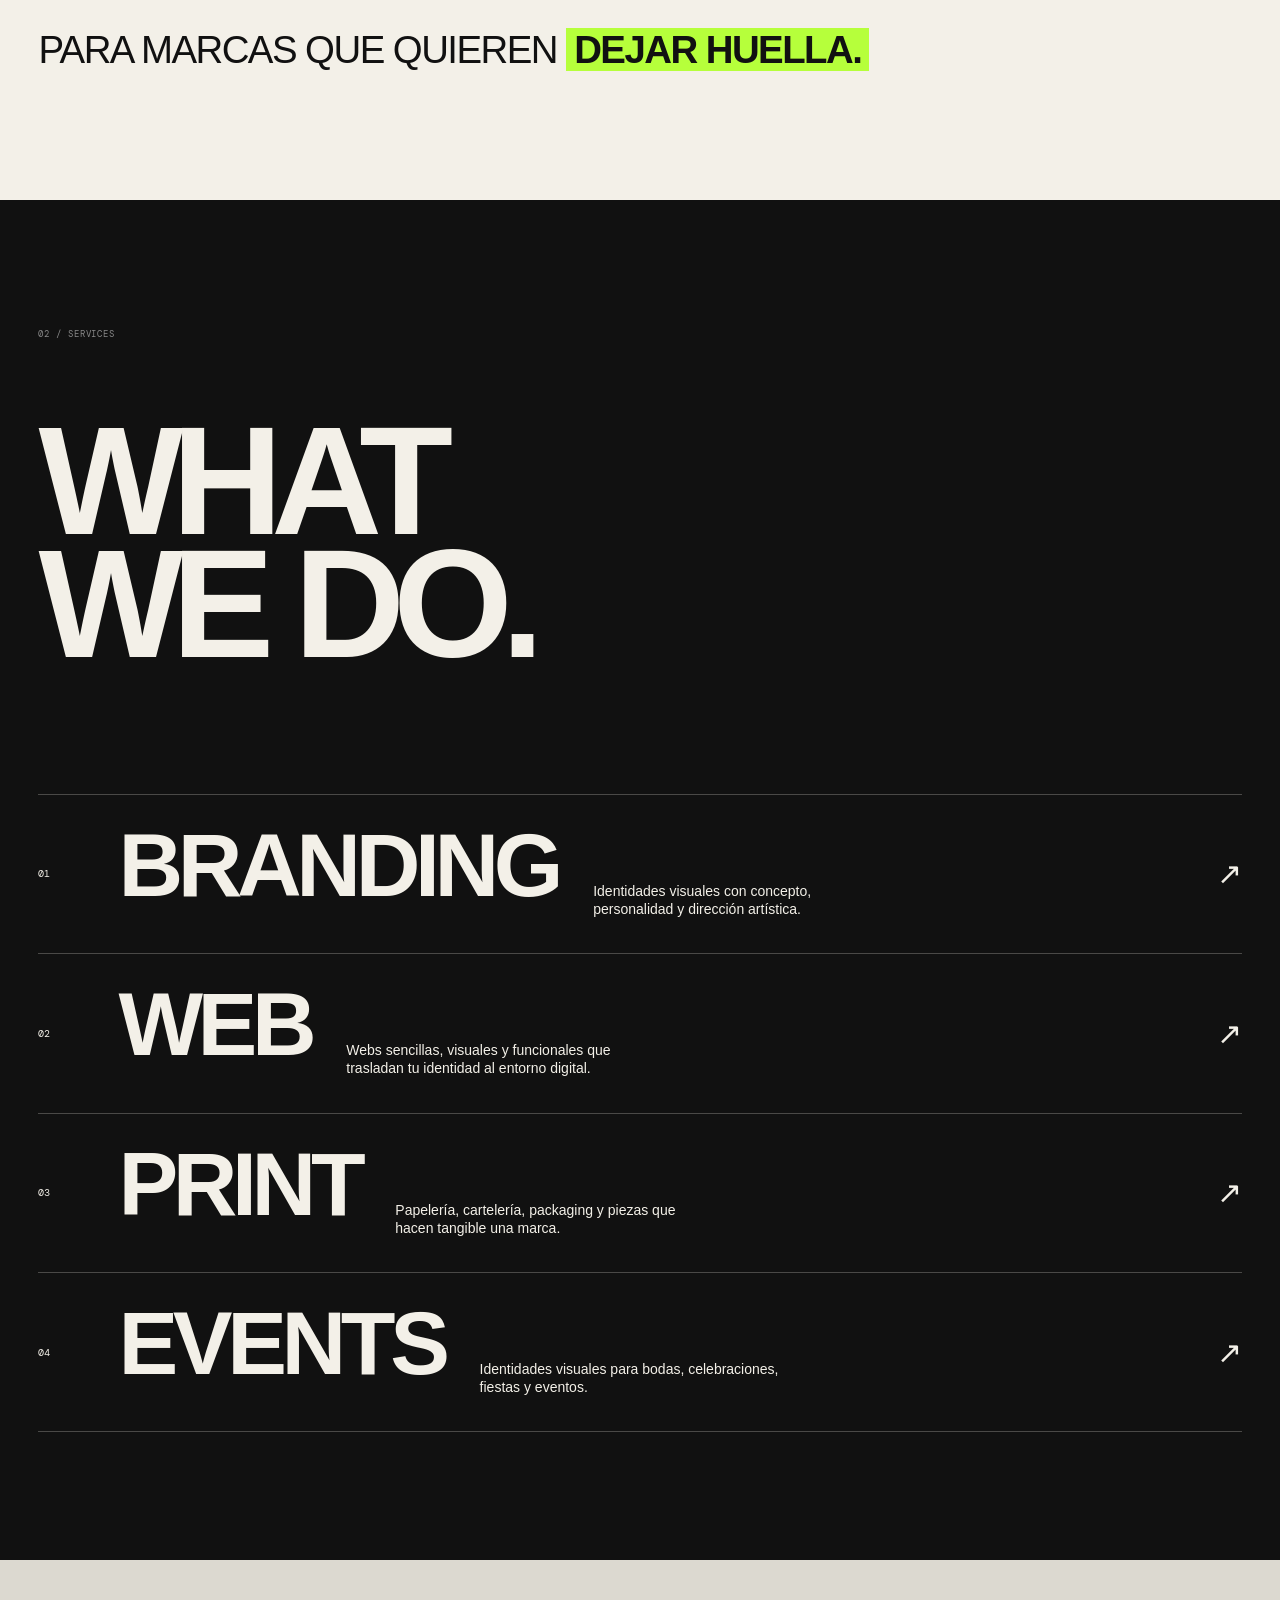
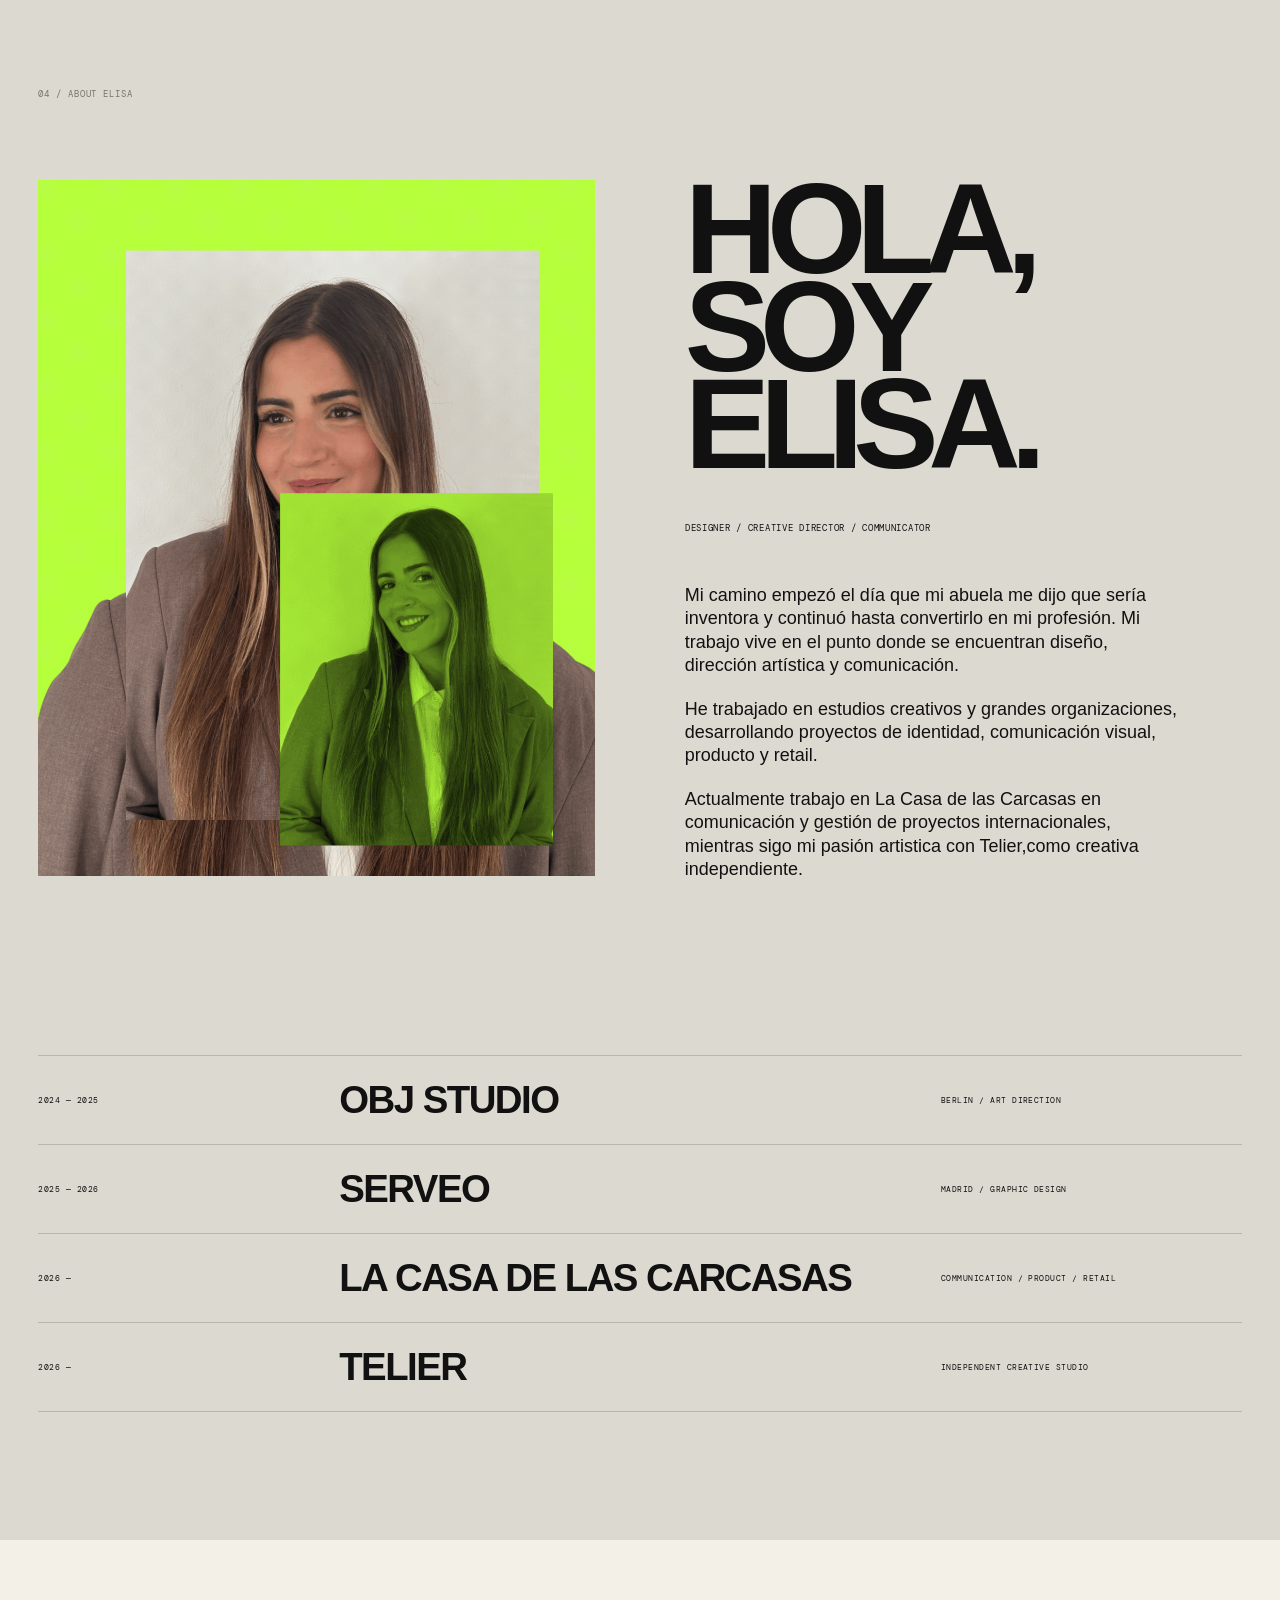
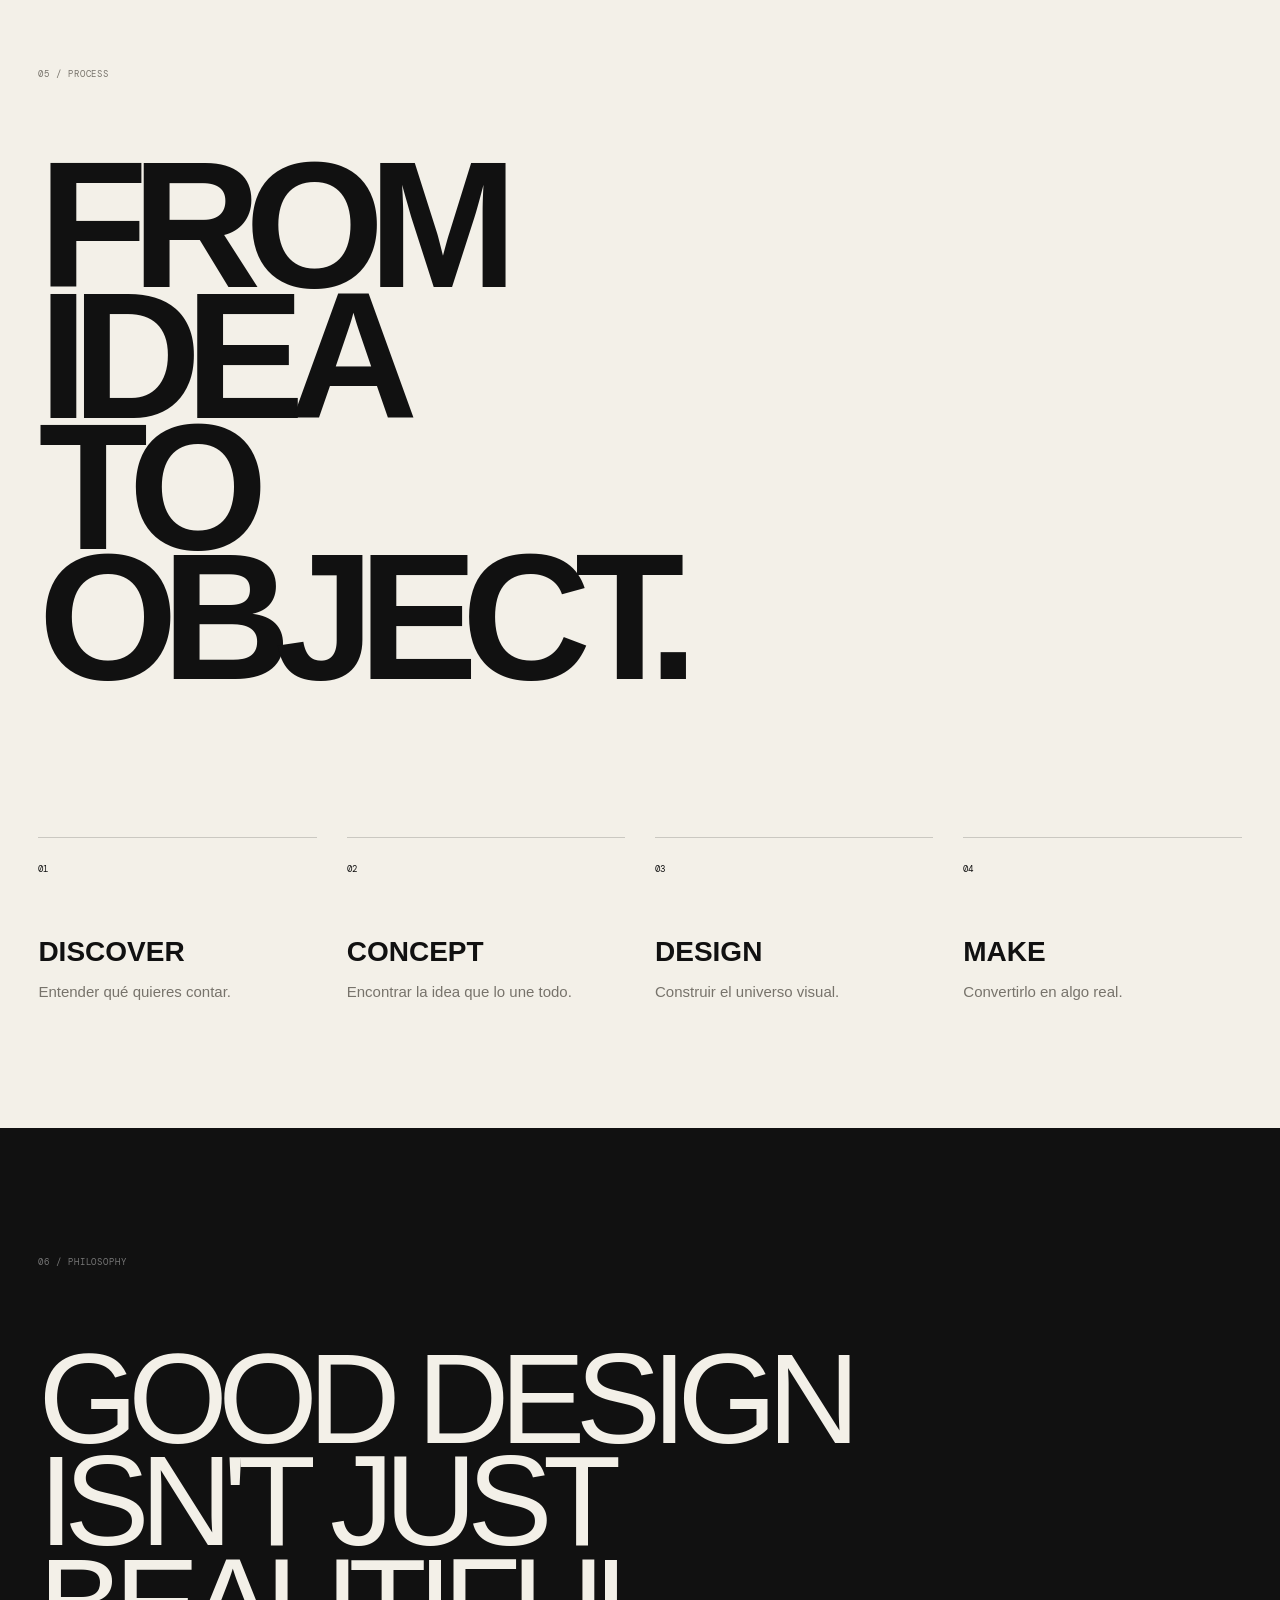
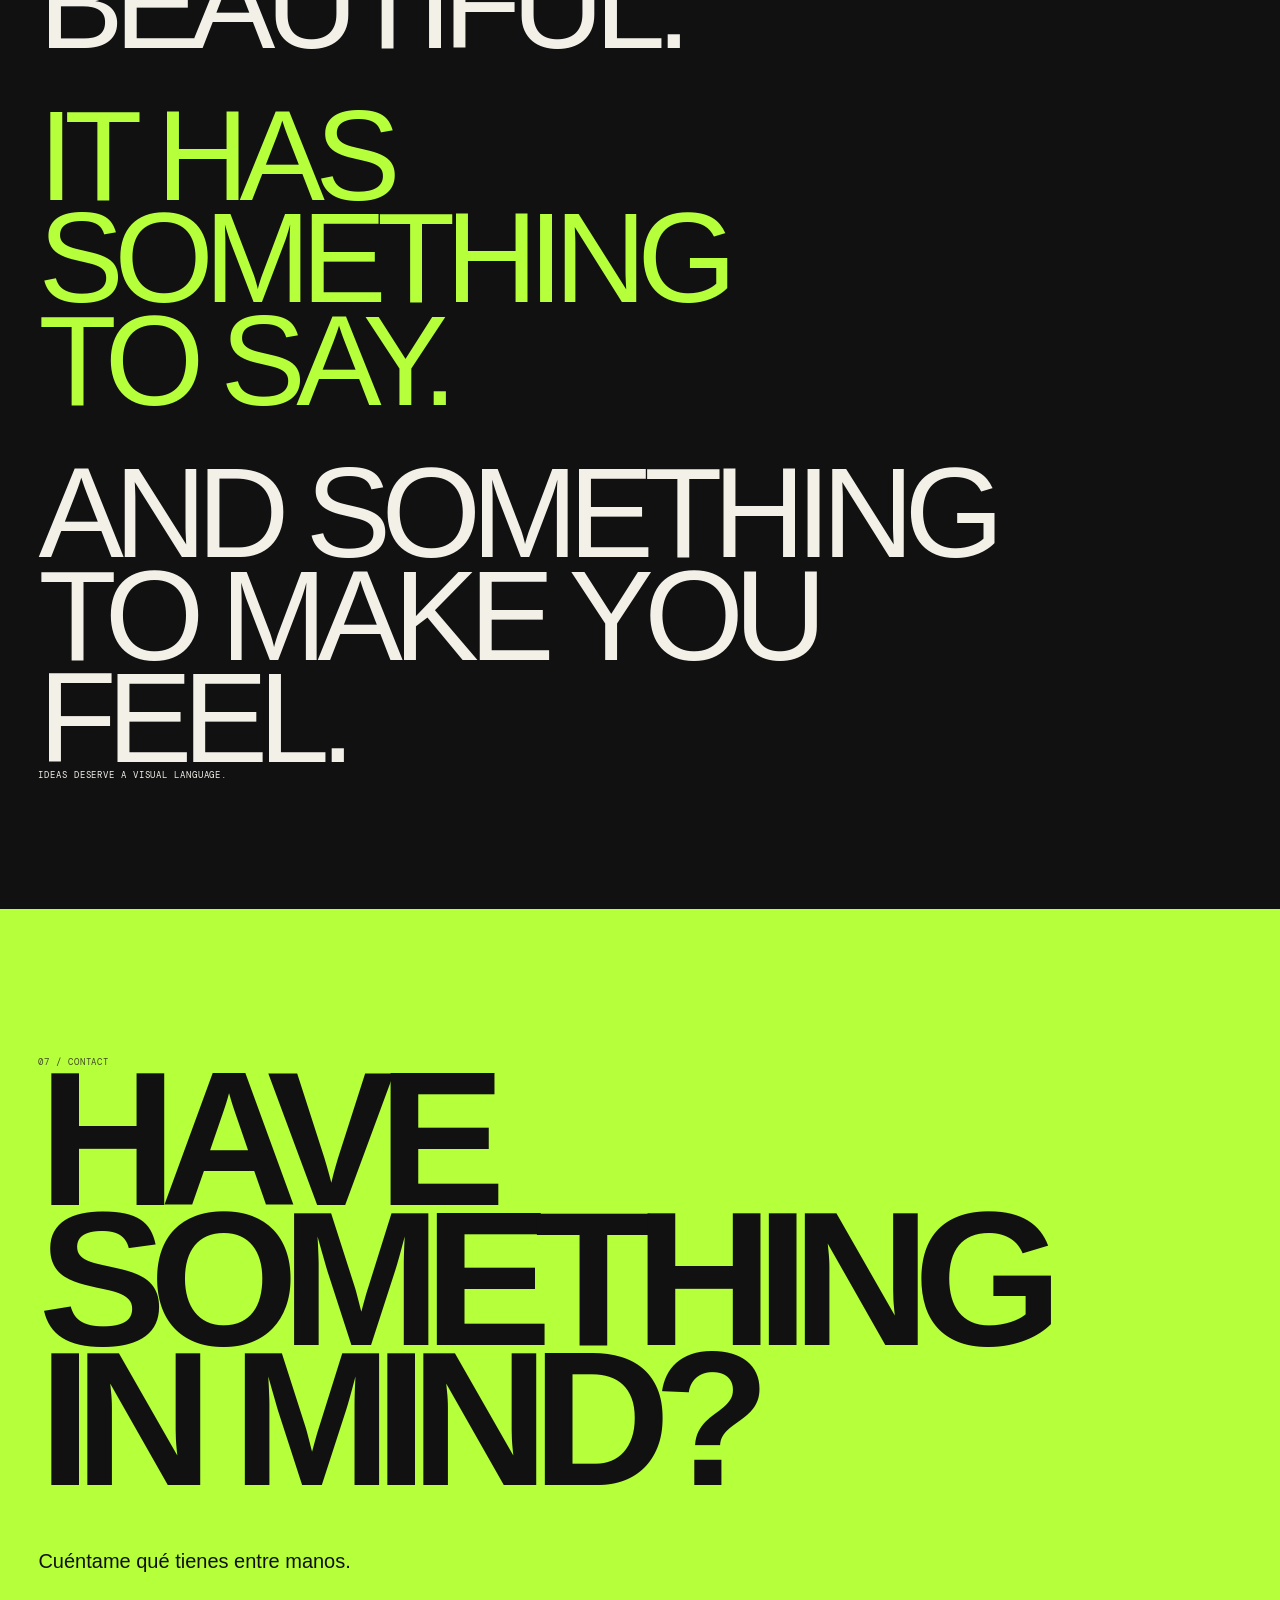
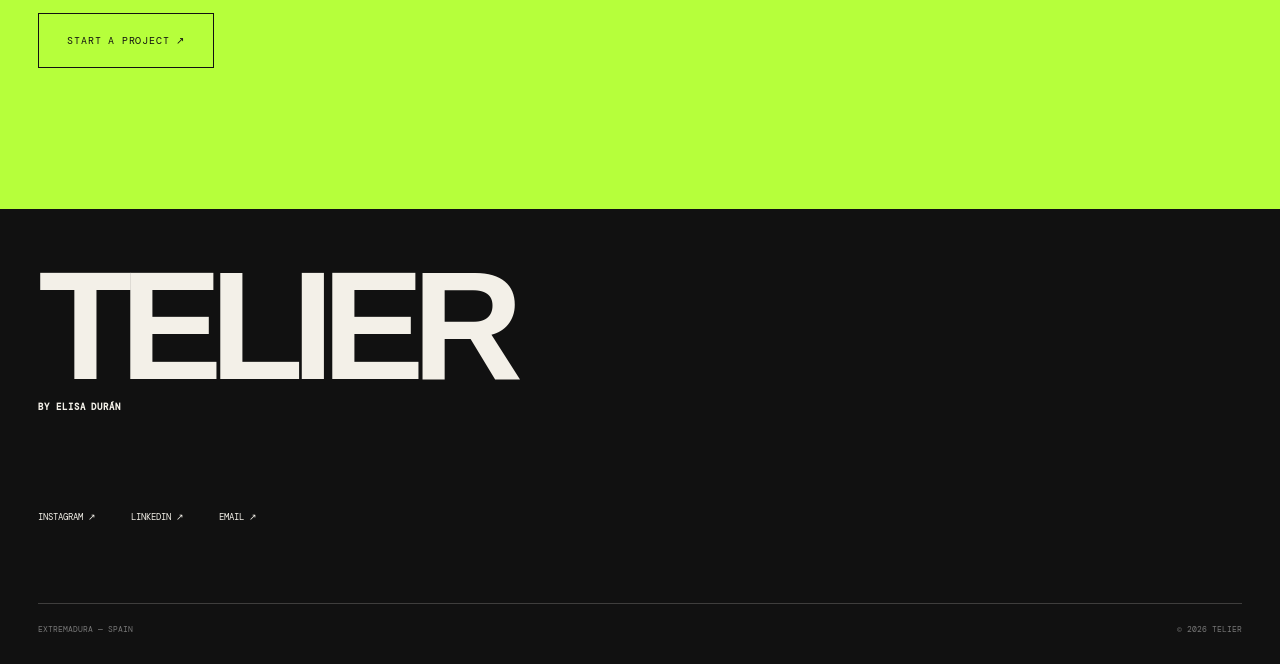
==== commit 2f58ec55: "Update index.html" ====
--- a/index.html
+++ b/index.html
@@ -248,6 +248,8 @@
           <div class="about-text">
 
             <p>
+              Mi camino empezó el día que mi abuela me dijo que sería inventora
+              y continuó hasta convertirlo en mi profesión.
               Mi trabajo vive en el punto donde se encuentran
               diseño, dirección artística y comunicación.
             </p>
@@ -262,6 +264,7 @@
               Actualmente trabajo en La Casa de las Carcasas
               en comunicación y gestión de proyectos internacionales,
               mientras sigo mi pasión artistica con Telier,como creativa independiente.
+            
             </p>
 
           </div>
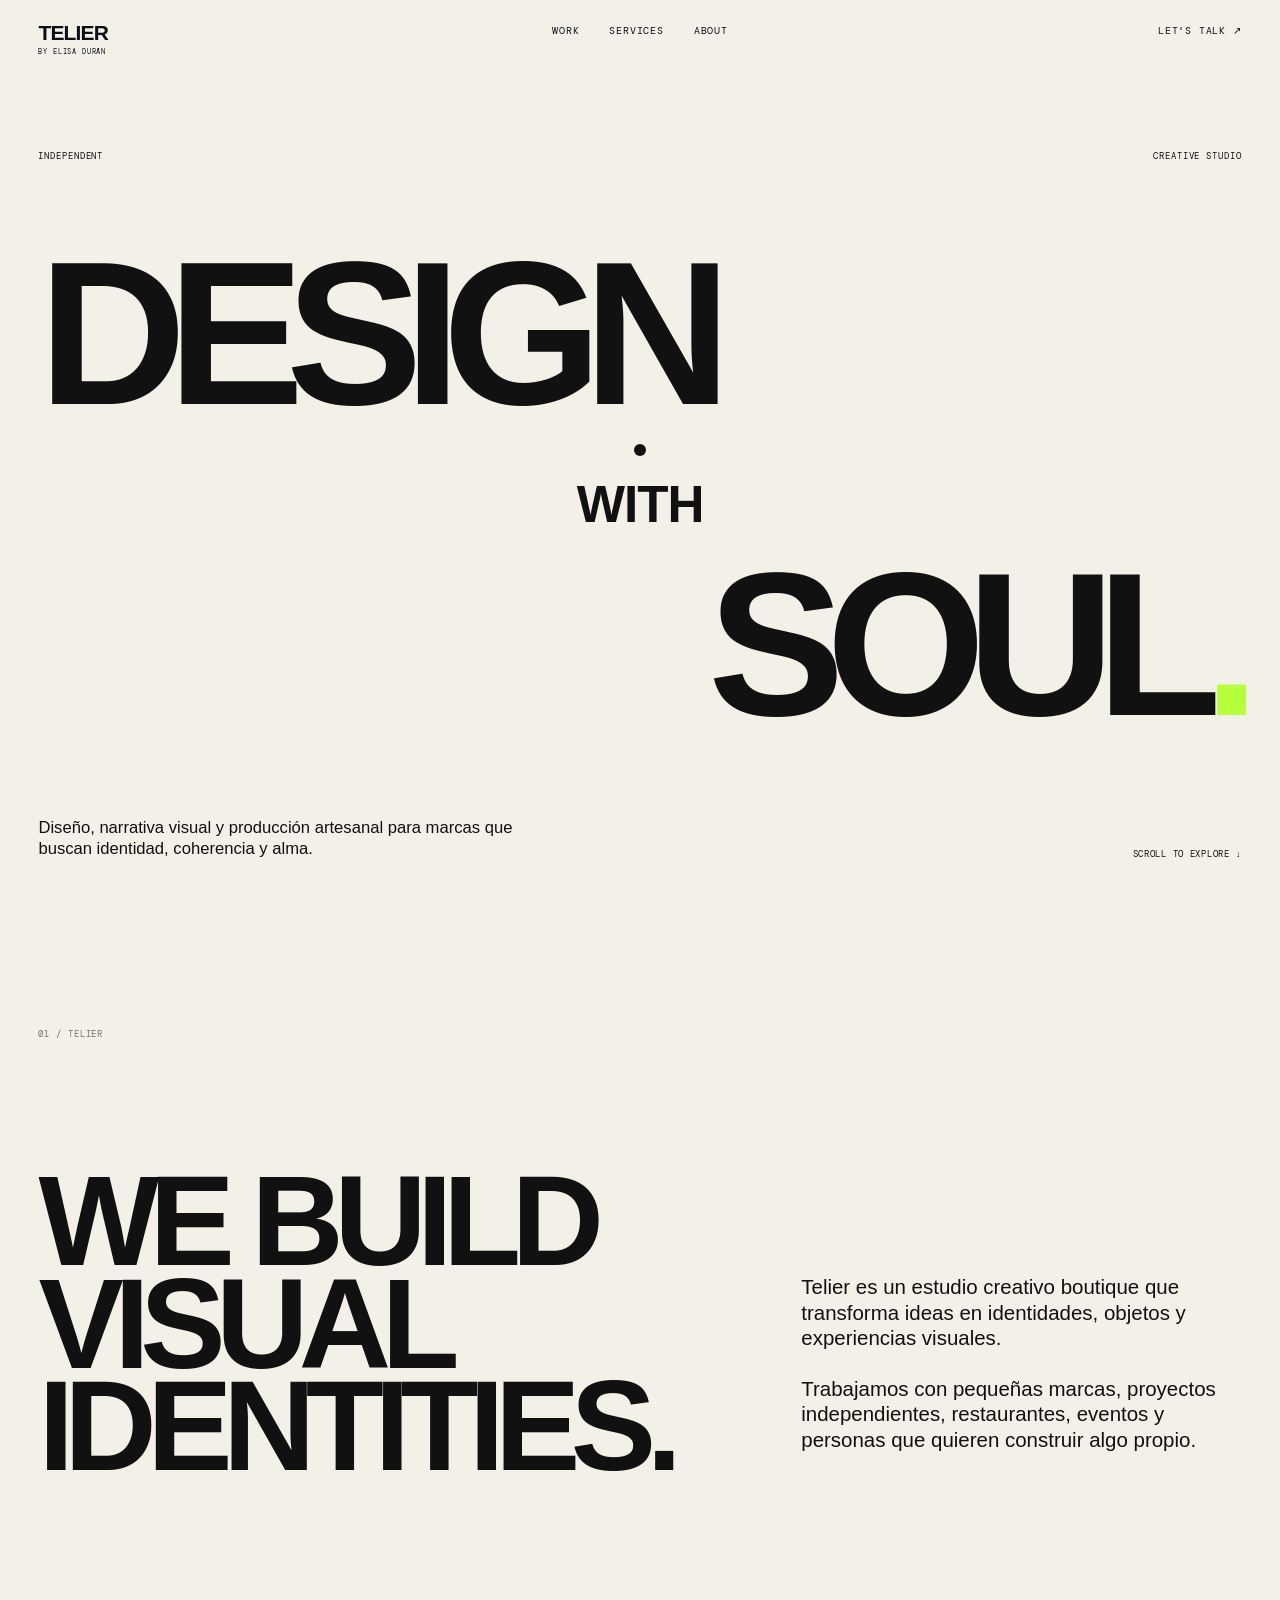
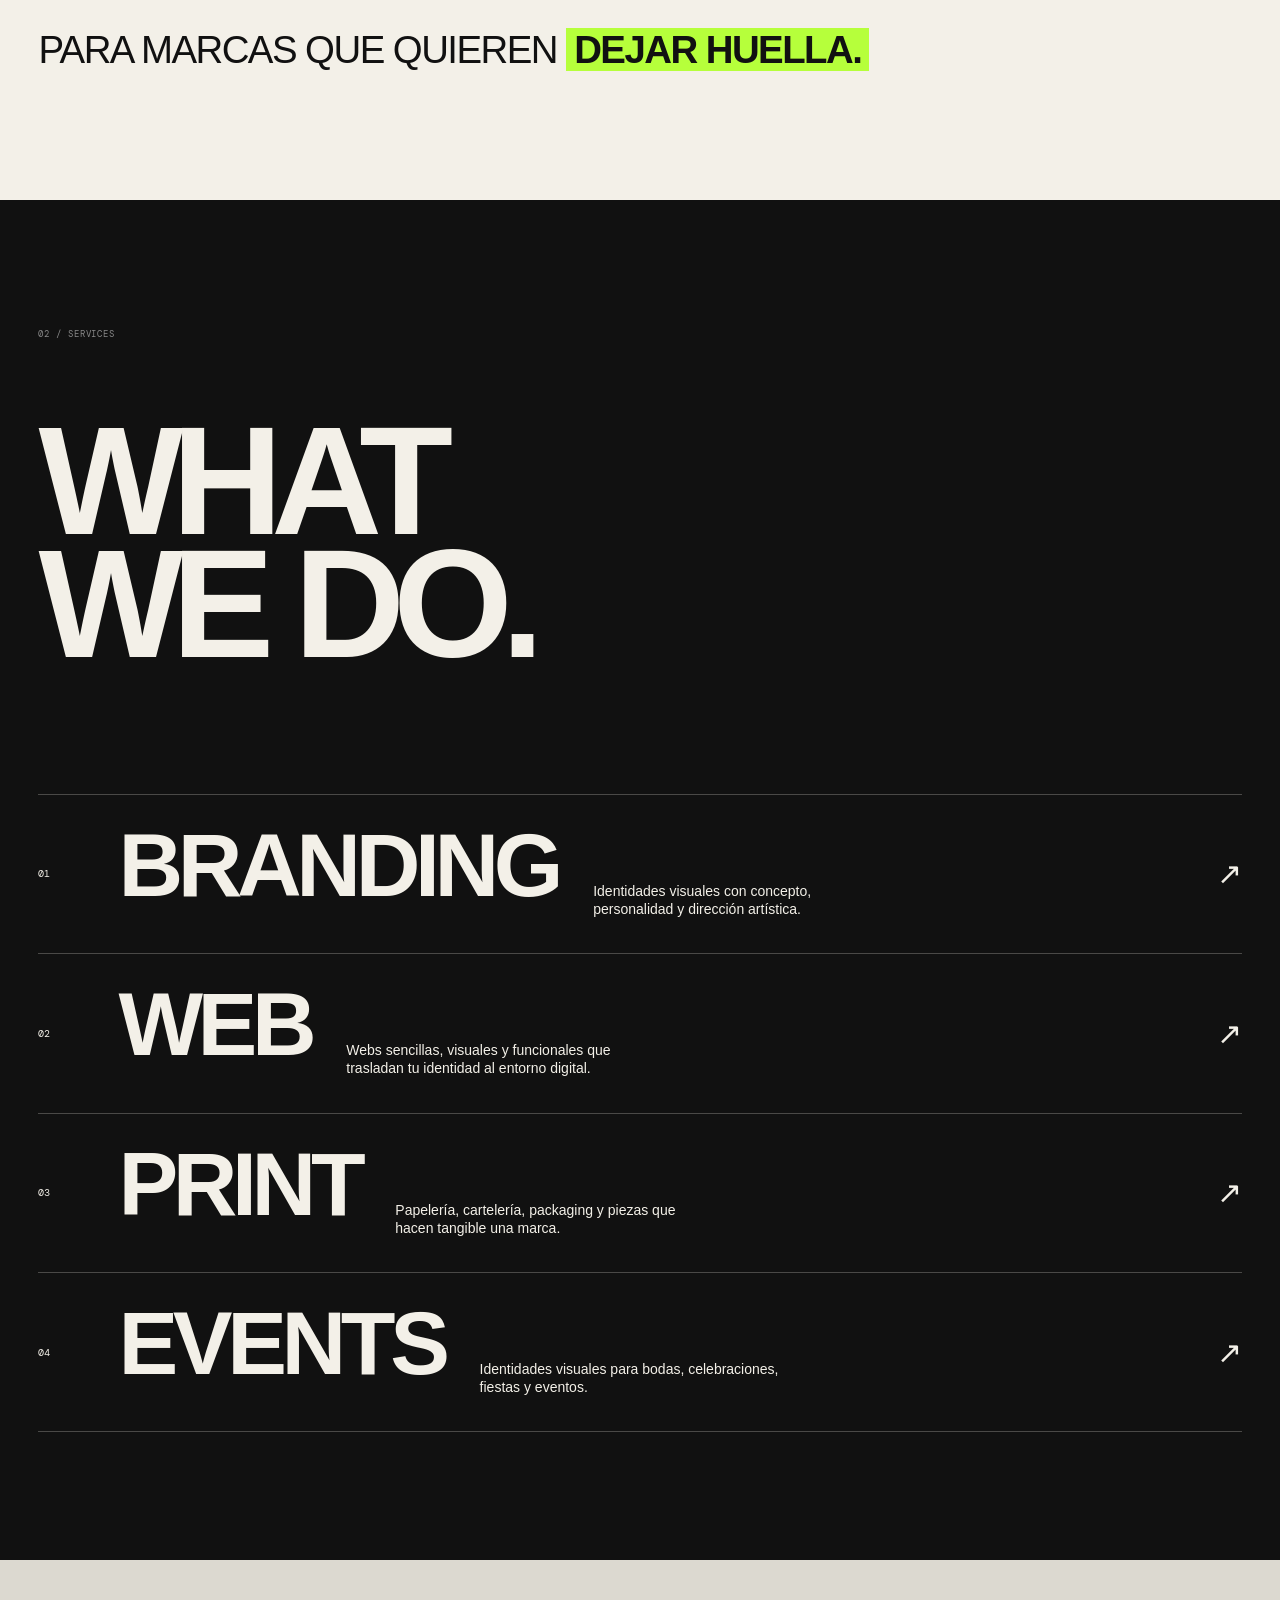
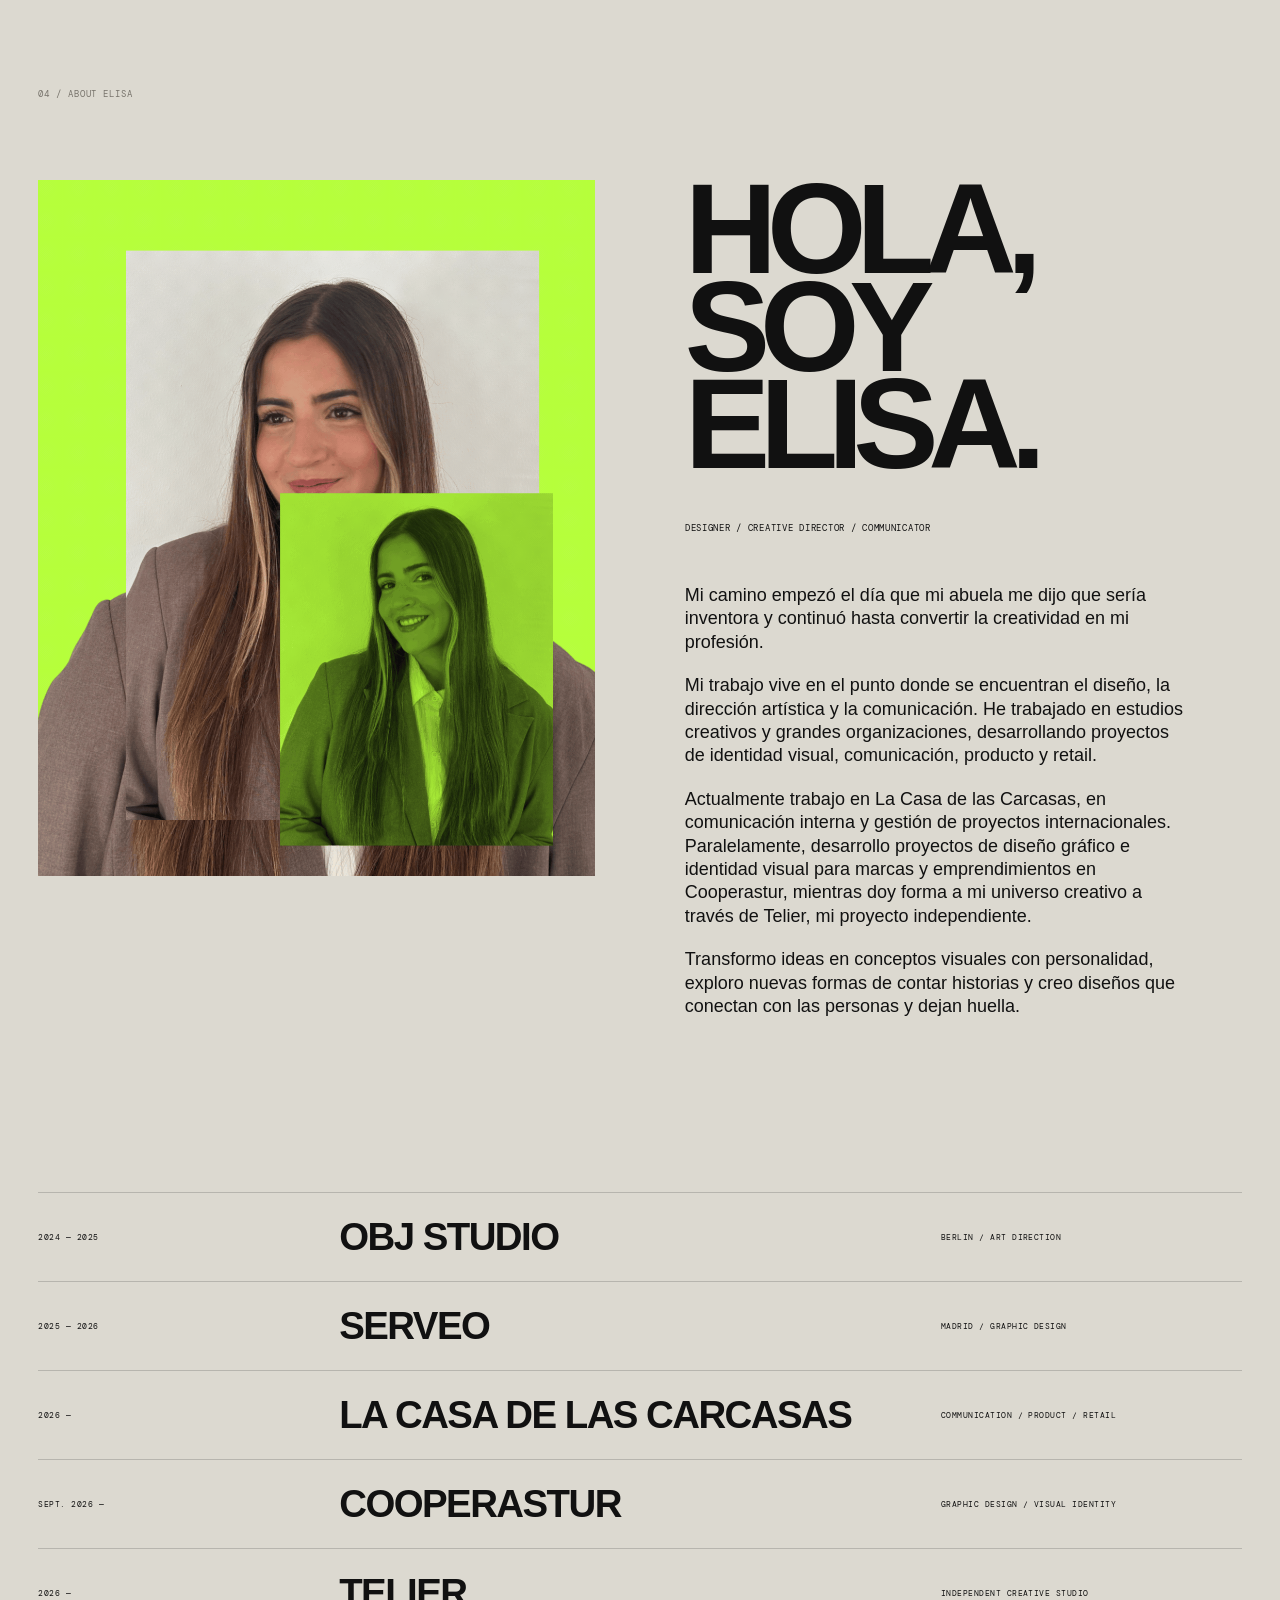
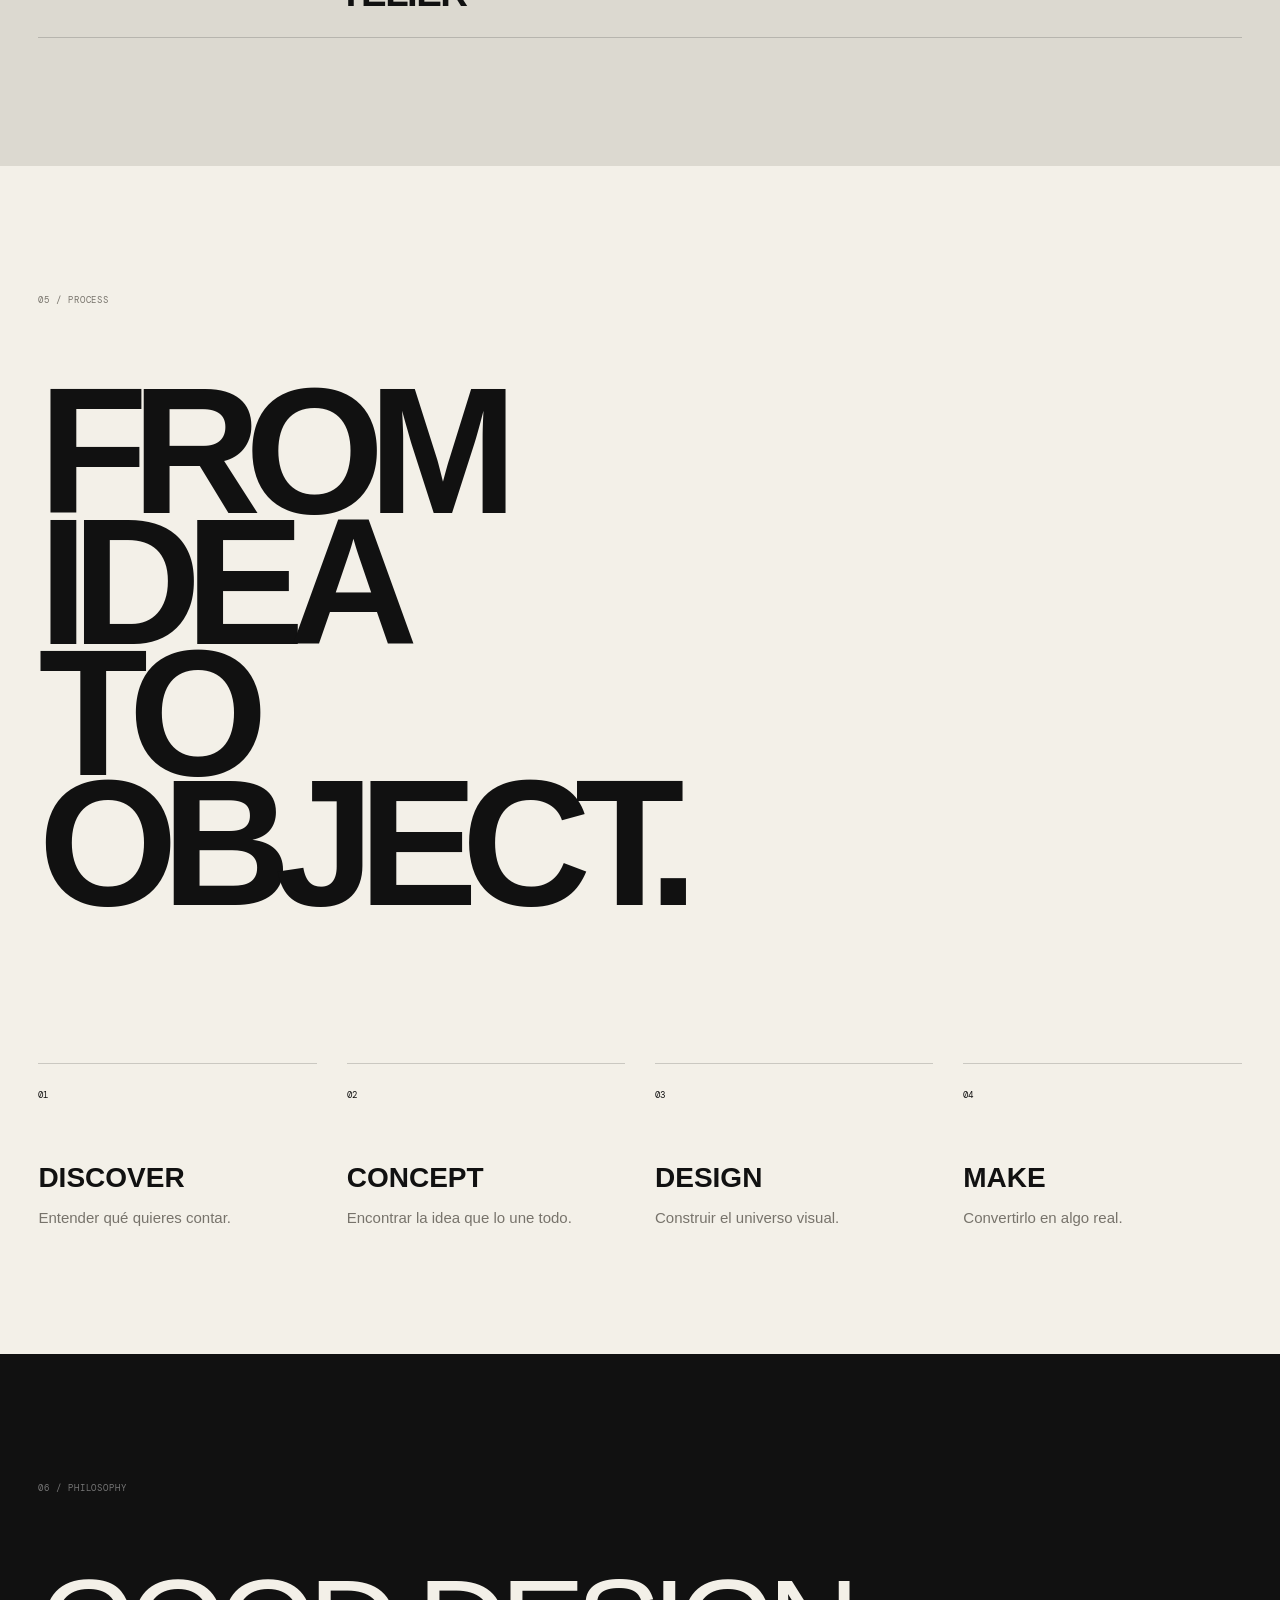
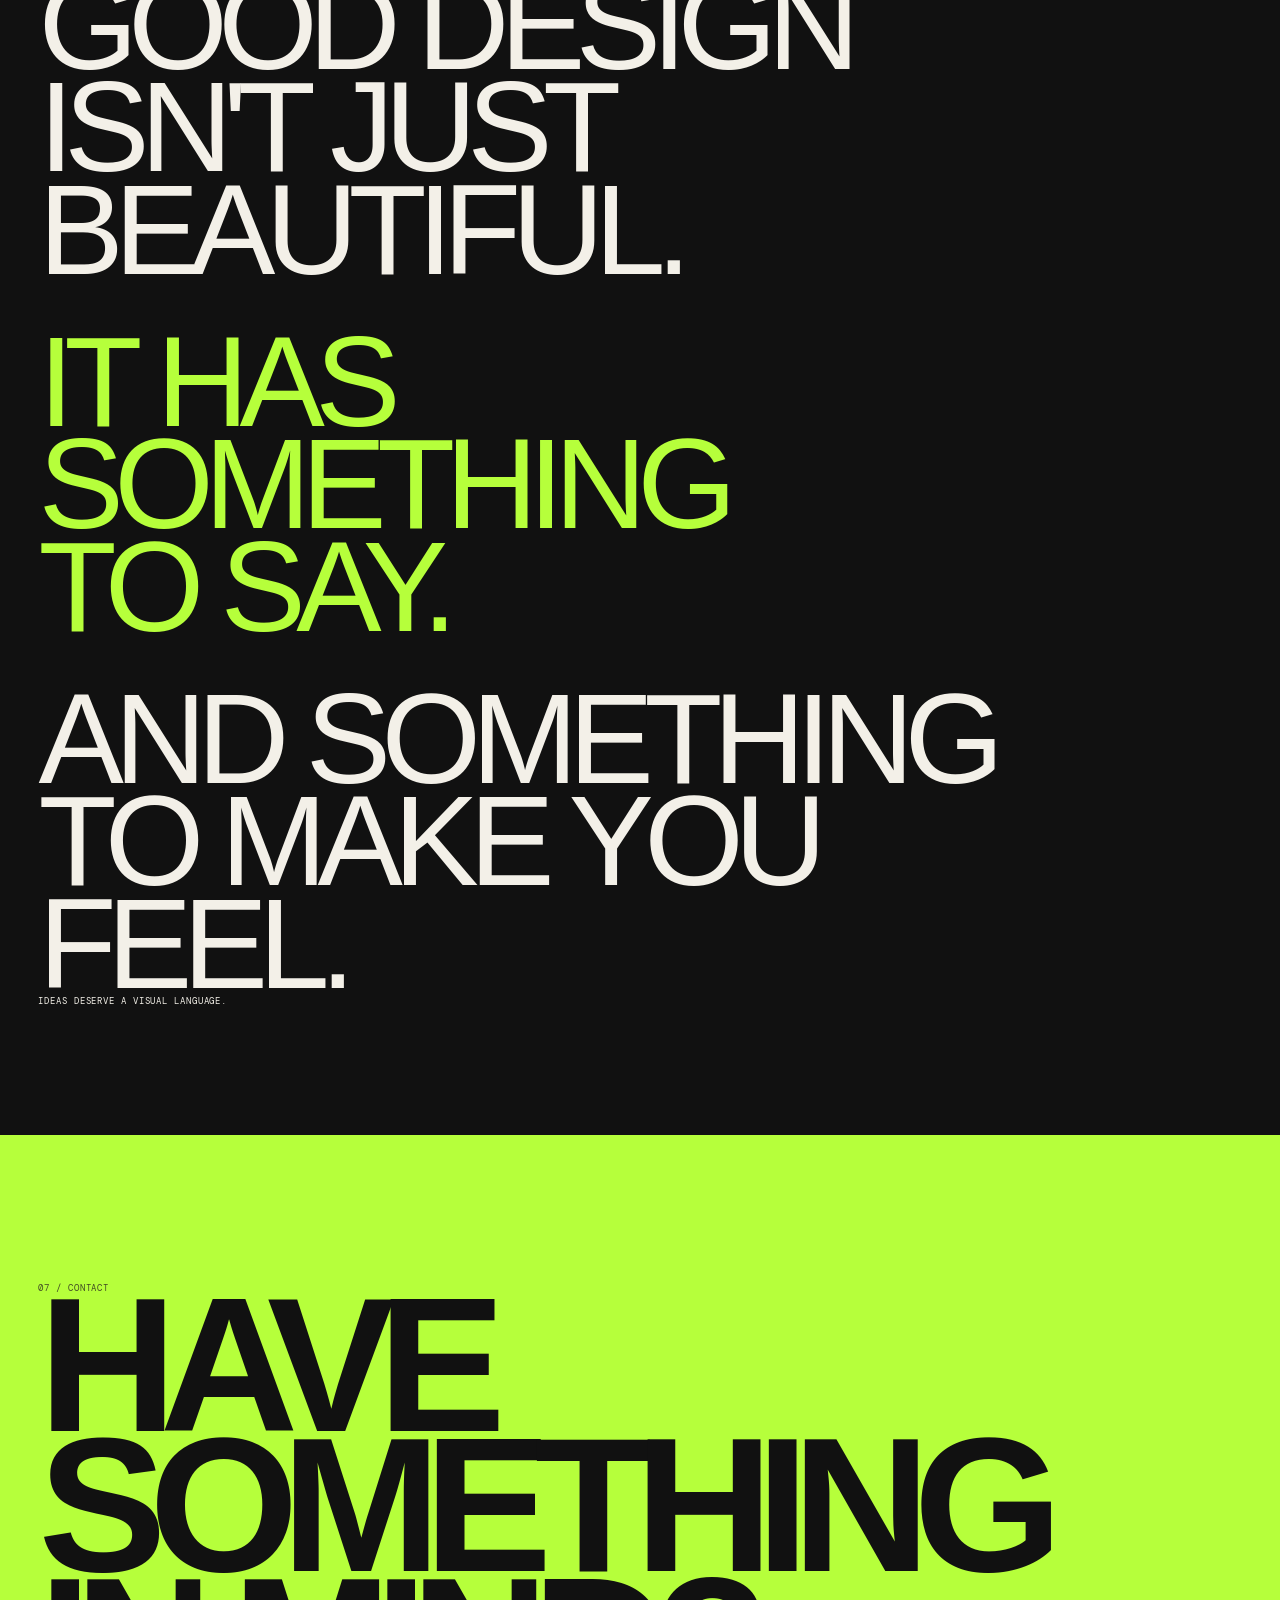
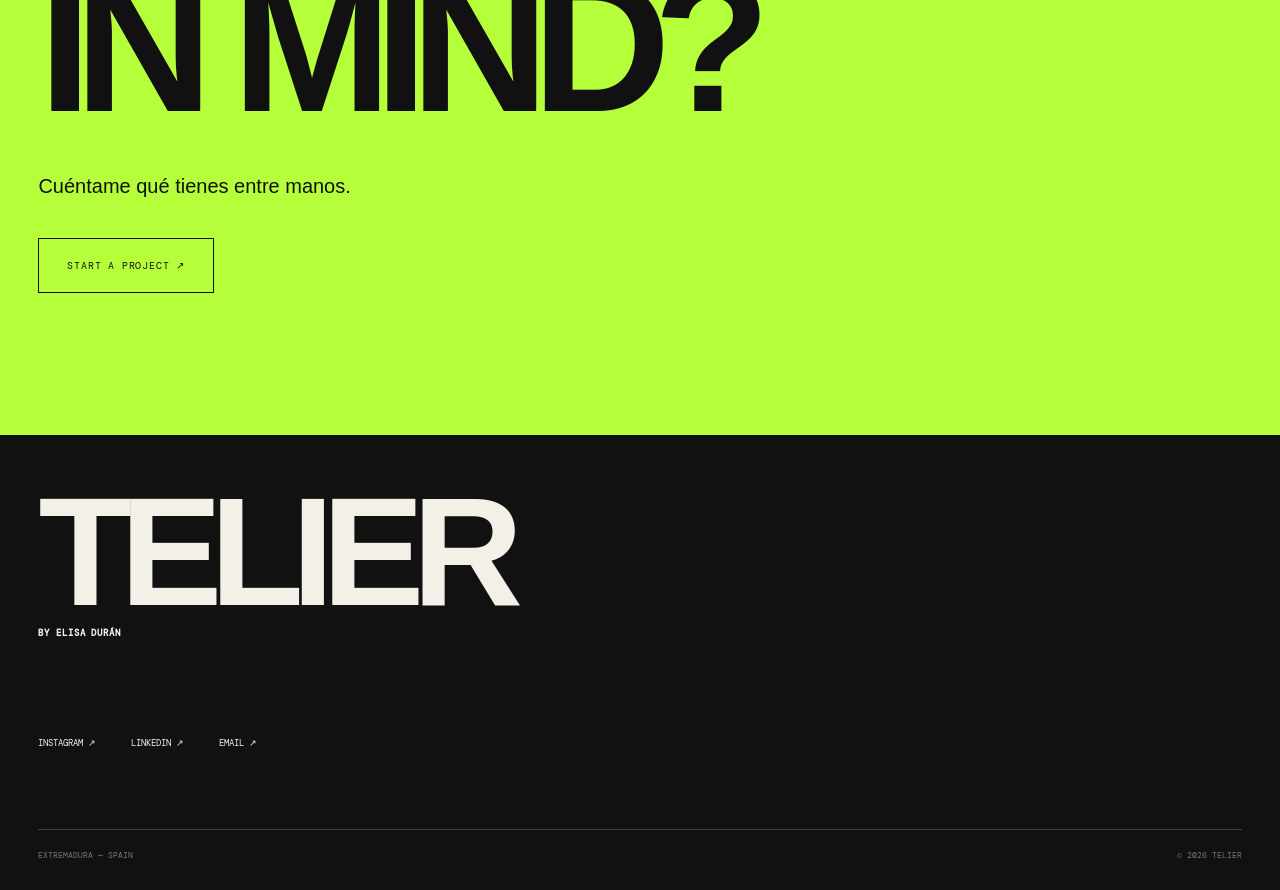
==== commit e919e7ea: "Update index.html" ====
--- a/index.html
+++ b/index.html
@@ -245,29 +245,40 @@
             DESIGNER / CREATIVE DIRECTOR / COMMUNICATOR
           </p>
 
-          <div class="about-text">
-
-            <p>
-              Mi camino empezó el día que mi abuela me dijo que sería inventora
-              y continuó hasta convertirlo en mi profesión.
-              Mi trabajo vive en el punto donde se encuentran
-              diseño, dirección artística y comunicación.
-            </p>
-
-            <p>
-              He trabajado en estudios creativos y grandes
-              organizaciones, desarrollando proyectos de identidad,
-              comunicación visual, producto y retail.
-            </p>
-
-            <p>
-              Actualmente trabajo en La Casa de las Carcasas
-              en comunicación y gestión de proyectos internacionales,
-              mientras sigo mi pasión artistica con Telier,como creativa independiente.
-            
-            </p>
-
-          </div>
+         
+<div class="about-text">
+
+  <p>
+    Mi camino empezó el día que mi abuela me dijo que sería
+    inventora y continuó hasta convertir la creatividad
+    en mi profesión.
+  </p>
+
+  <p>
+    Mi trabajo vive en el punto donde se encuentran el diseño,
+    la dirección artística y la comunicación. He trabajado
+    en estudios creativos y grandes organizaciones,
+    desarrollando proyectos de identidad visual, comunicación,
+    producto y retail.
+  </p>
+
+  <p>
+    Actualmente trabajo en La Casa de las Carcasas, en
+    comunicación interna y gestión de proyectos internacionales.
+    Paralelamente, desarrollo proyectos de diseño gráfico e
+    identidad visual para marcas y emprendimientos en
+    Cooperastur, mientras doy forma a mi universo creativo
+    a través de Telier, mi proyecto independiente.
+  </p>
+
+  <p>
+    Transformo ideas en conceptos visuales con personalidad,
+    exploro nuevas formas de contar historias y creo diseños
+    que conectan con las personas y dejan huella.
+  </p>
+
+</div>
+
 
         </div>
 
@@ -293,6 +304,12 @@
           <strong>LA CASA DE LAS CARCASAS</strong>
           <small>COMMUNICATION / PRODUCT / RETAIL</small>
         </div>
+
+<div class="experience-item">
+  <span>SEPT. 2026 —</span>
+  <strong>COOPERASTUR</strong>
+  <small>GRAPHIC DESIGN / VISUAL IDENTITY</small>
+</div>
 
         <div class="experience-item current">
           <span>2026 —</span>
--- a/css/style.css
+++ b/css/style.css
@@ -1192,3 +1192,448 @@
   height: 100%;
   object-fit: cover;
 }
+/* =========================================================
+   TELIER — CATEGORY / PORTFOLIO PAGES
+========================================================= */
+
+.category-page {
+  background: var(--bg);
+  color: var(--text);
+  overflow-x: hidden;
+}
+
+
+/* ---------------------------------------------------------
+   HEADER
+--------------------------------------------------------- */
+
+.category-header {
+  position: fixed;
+  top: 0;
+  left: 0;
+  width: 100%;
+  padding: 24px 4vw;
+  display: flex;
+  justify-content: space-between;
+  align-items: center;
+  z-index: 1000;
+  mix-blend-mode: difference;
+  color: #fff;
+  font-family: "DM Mono", monospace;
+  font-size: 11px;
+  text-transform: uppercase;
+  letter-spacing: .08em;
+}
+
+.category-back {
+  color: inherit;
+  text-decoration: none;
+  transition: opacity .3s ease;
+}
+
+.category-back:hover {
+  opacity: .5;
+}
+
+.category-header-right {
+  display: flex;
+  gap: 24px;
+}
+
+
+/* ---------------------------------------------------------
+   CATEGORY HERO
+--------------------------------------------------------- */
+
+.category-hero {
+  min-height: 100svh;
+  padding: 150px 6vw 70px;
+  display: flex;
+  flex-direction: column;
+  justify-content: space-between;
+  position: relative;
+}
+
+.category-hero-meta {
+  display: flex;
+  justify-content: space-between;
+  font-family: "DM Mono", monospace;
+  font-size: 11px;
+  text-transform: uppercase;
+  color: var(--muted);
+  letter-spacing: .08em;
+}
+
+.category-title {
+  margin: 0;
+  font-size: clamp(90px, 18vw, 280px);
+  line-height: .78;
+  letter-spacing: -.075em;
+  font-weight: 800;
+  text-transform: uppercase;
+  max-width: 95%;
+}
+
+.category-title span {
+  color: var(--accent);
+}
+
+.category-intro {
+  width: 100%;
+  display: flex;
+  justify-content: space-between;
+  align-items: flex-end;
+  gap: 40px;
+}
+
+.category-intro p {
+  max-width: 430px;
+  margin: 0;
+  font-size: clamp(20px, 2.2vw, 30px);
+  line-height: 1.15;
+  letter-spacing: -.03em;
+}
+
+.category-scroll {
+  font-family: "DM Mono", monospace;
+  font-size: 10px;
+  text-transform: uppercase;
+  color: var(--muted);
+}
+
+
+/* ---------------------------------------------------------
+   PROJECTS HEADER
+--------------------------------------------------------- */
+
+.category-projects {
+  padding: 0 6vw 12vw;
+}
+
+.category-projects-header {
+  padding: 20px 0;
+  border-top: 1px solid var(--line);
+  border-bottom: 1px solid var(--line);
+
+  display: flex;
+  justify-content: space-between;
+
+  font-family: "DM Mono", monospace;
+  font-size: 10px;
+  text-transform: uppercase;
+  color: var(--muted);
+}
+
+
+/* ---------------------------------------------------------
+   PROJECT
+--------------------------------------------------------- */
+
+.category-project {
+  position: relative;
+  margin-top: 12vw;
+}
+
+.category-project-number {
+  position: absolute;
+  top: -30px;
+  left: 0;
+
+  font-family: "DM Mono", monospace;
+  font-size: 11px;
+  color: var(--muted);
+}
+
+
+/* BIG PROJECT */
+
+.project-featured {
+  width: 82%;
+  margin-left: 4%;
+}
+
+
+/* OFFSET PROJECT */
+
+.project-offset {
+  width: 58%;
+  margin-left: 34%;
+}
+
+
+/* SMALL PROJECT */
+
+.project-small {
+  width: 48%;
+  margin-left: 8%;
+}
+
+
+/* ---------------------------------------------------------
+   PROJECT IMAGE
+--------------------------------------------------------- */
+
+.category-project-image {
+  position: relative;
+  width: 100%;
+  aspect-ratio: 16 / 10;
+  overflow: hidden;
+  background: #ddd;
+}
+
+.category-project-media {
+  display: block;
+  width: 100%;
+  height: 100%;
+  object-fit: cover;
+
+  transition:
+    transform .9s cubic-bezier(.22, 1, .36, 1);
+}
+
+.category-project:hover .category-project-media {
+  transform: scale(1.04);
+}
+
+
+/* ---------------------------------------------------------
+   PLACEHOLDERS
+--------------------------------------------------------- */
+
+.project-placeholder {
+  background:
+    linear-gradient(
+      135deg,
+      #B6FF3B 0%,
+      #111 48%,
+      #F3F0E8 100%
+    );
+
+  display: flex;
+  align-items: center;
+  justify-content: center;
+}
+
+.project-gloria {
+  background:
+    linear-gradient(
+      135deg,
+      #F1B49A,
+      #B72F26
+    );
+}
+
+.project-eono {
+  background:
+    linear-gradient(
+      135deg,
+      #111 0%,
+      #B6FF3B 100%
+    );
+}
+
+.placeholder-label {
+  font-size: clamp(35px, 7vw, 100px);
+  font-weight: 800;
+  letter-spacing: -.06em;
+  color: rgba(255,255,255,.9);
+  text-transform: uppercase;
+}
+
+
+/* ---------------------------------------------------------
+   PROJECT INFO
+--------------------------------------------------------- */
+
+.category-project-info {
+  padding: 18px 0;
+
+  display: flex;
+  justify-content: space-between;
+  align-items: flex-start;
+
+  border-bottom: 1px solid var(--line);
+}
+
+.category-project-info h2 {
+  margin: 0 0 6px;
+
+  font-size: clamp(28px, 4vw, 58px);
+  line-height: .9;
+  letter-spacing: -.055em;
+  text-transform: uppercase;
+}
+
+.category-project-info span {
+  font-family: "DM Mono", monospace;
+  font-size: 9px;
+  color: var(--muted);
+  text-transform: uppercase;
+}
+
+.project-arrow {
+  font-size: 30px;
+  transition: transform .5s cubic-bezier(.22, 1, .36, 1);
+}
+
+.category-project:hover .project-arrow {
+  transform: rotate(45deg);
+}
+
+
+/* ---------------------------------------------------------
+   NEXT CATEGORY
+--------------------------------------------------------- */
+
+.category-next {
+  padding: 8vw 6vw 12vw;
+  border-top: 1px solid var(--line);
+
+  display: flex;
+  flex-direction: column;
+  gap: 30px;
+
+  font-family: "DM Mono", monospace;
+  text-transform: uppercase;
+}
+
+.category-next > span {
+  font-size: 10px;
+  color: var(--muted);
+}
+
+.category-next a {
+  display: flex;
+  justify-content: space-between;
+  align-items: center;
+
+  color: var(--text);
+  text-decoration: none;
+
+  font-family: inherit;
+  font-size: clamp(70px, 15vw, 220px);
+  font-weight: 800;
+  letter-spacing: -.08em;
+  line-height: .8;
+
+  transition: color .3s ease;
+}
+
+.category-next a:hover {
+  color: var(--accent);
+}
+
+.category-next a span {
+  font-family: Arial, sans-serif;
+  font-size: .25em;
+  letter-spacing: 0;
+}
+
+
+/* ---------------------------------------------------------
+   FOOTER
+--------------------------------------------------------- */
+
+.category-footer {
+  padding: 25px 6vw;
+
+  border-top: 1px solid var(--line);
+
+  display: flex;
+  justify-content: space-between;
+
+  font-family: "DM Mono", monospace;
+  font-size: 9px;
+  text-transform: uppercase;
+  color: var(--muted);
+}
+
+
+/* =========================================================
+   MOBILE
+========================================================= */
+
+@media (max-width: 800px) {
+
+  .category-header {
+    padding: 20px 5vw;
+  }
+
+  .category-header-right {
+    gap: 10px;
+  }
+
+  .category-hero {
+    min-height: 90svh;
+    padding: 120px 5vw 50px;
+  }
+
+  .category-hero-meta {
+    flex-direction: column;
+    gap: 8px;
+  }
+
+  .category-title {
+    font-size: clamp(70px, 21vw, 150px);
+    line-height: .82;
+  }
+
+  .category-intro {
+    flex-direction: column;
+    align-items: flex-start;
+    gap: 25px;
+  }
+
+  .category-intro p {
+    font-size: 22px;
+    max-width: 330px;
+  }
+
+  .category-projects {
+    padding: 0 5vw 25vw;
+  }
+
+  .category-projects-header {
+    padding: 15px 0;
+  }
+
+  .category-project,
+  .project-featured,
+  .project-offset,
+  .project-small {
+    width: 100%;
+    margin-left: 0;
+    margin-top: 25vw;
+  }
+
+  .category-project-image {
+    aspect-ratio: 4 / 3;
+  }
+
+  .category-project-info h2 {
+    font-size: 32px;
+  }
+
+  .category-project-info span {
+    font-size: 8px;
+  }
+
+  .project-arrow {
+    font-size: 25px;
+  }
+
+  .category-next {
+    padding: 20vw 5vw 25vw;
+  }
+
+  .category-next a {
+    font-size: 20vw;
+  }
+
+  .category-footer {
+    padding: 20px 5vw;
+    flex-direction: column;
+    gap: 8px;
+  }
+
+}
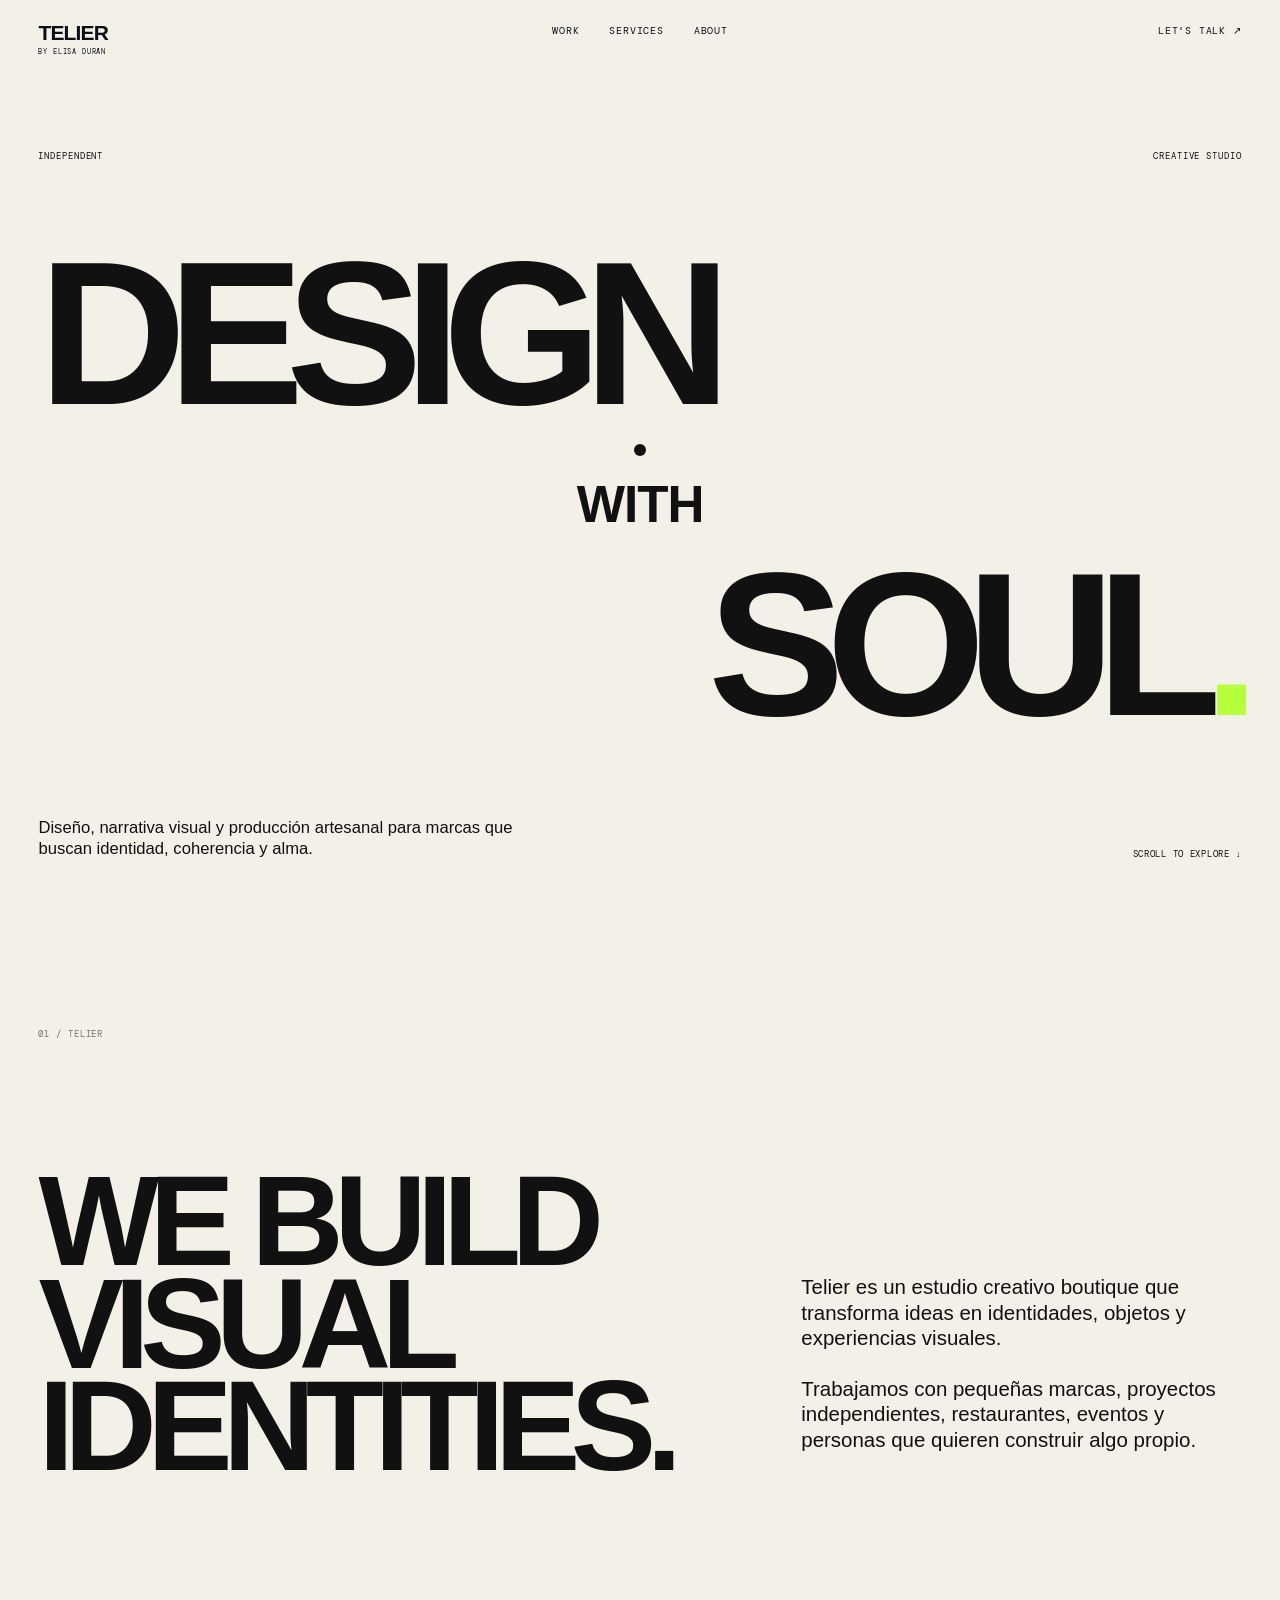
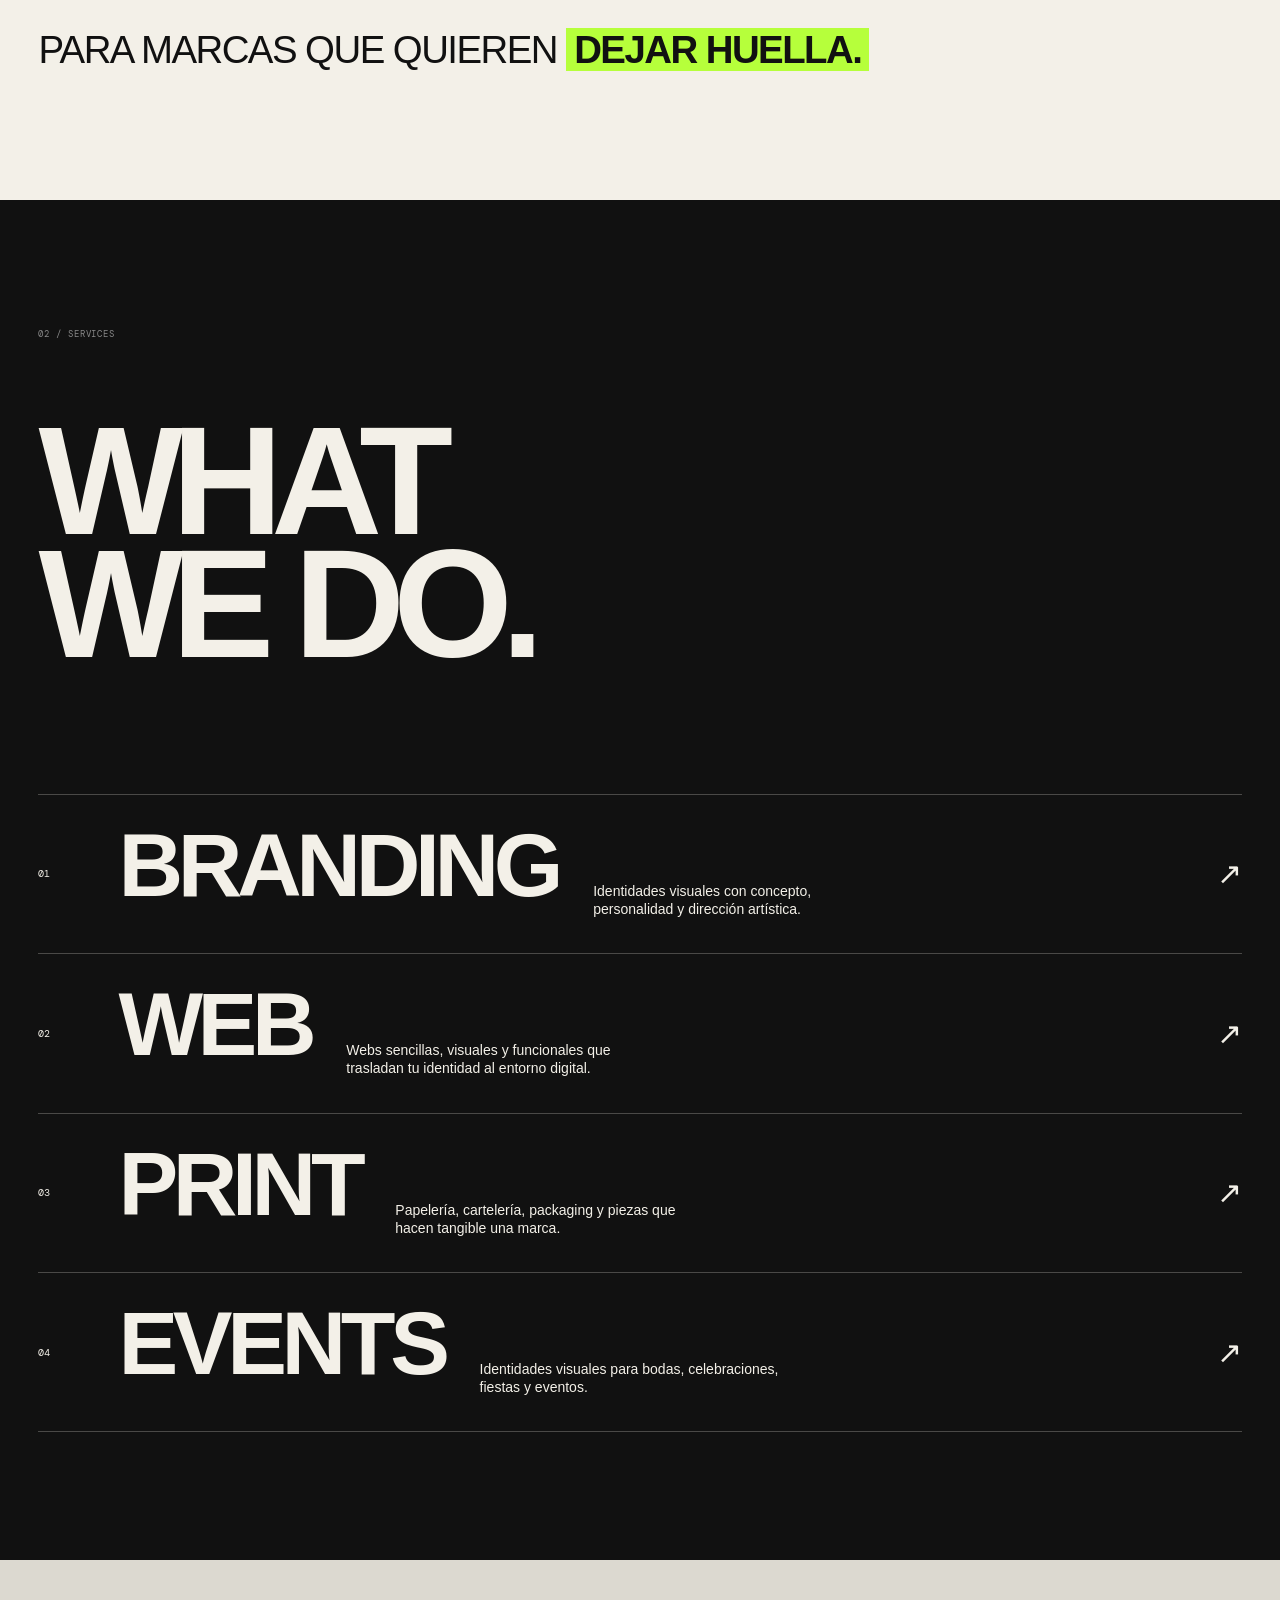
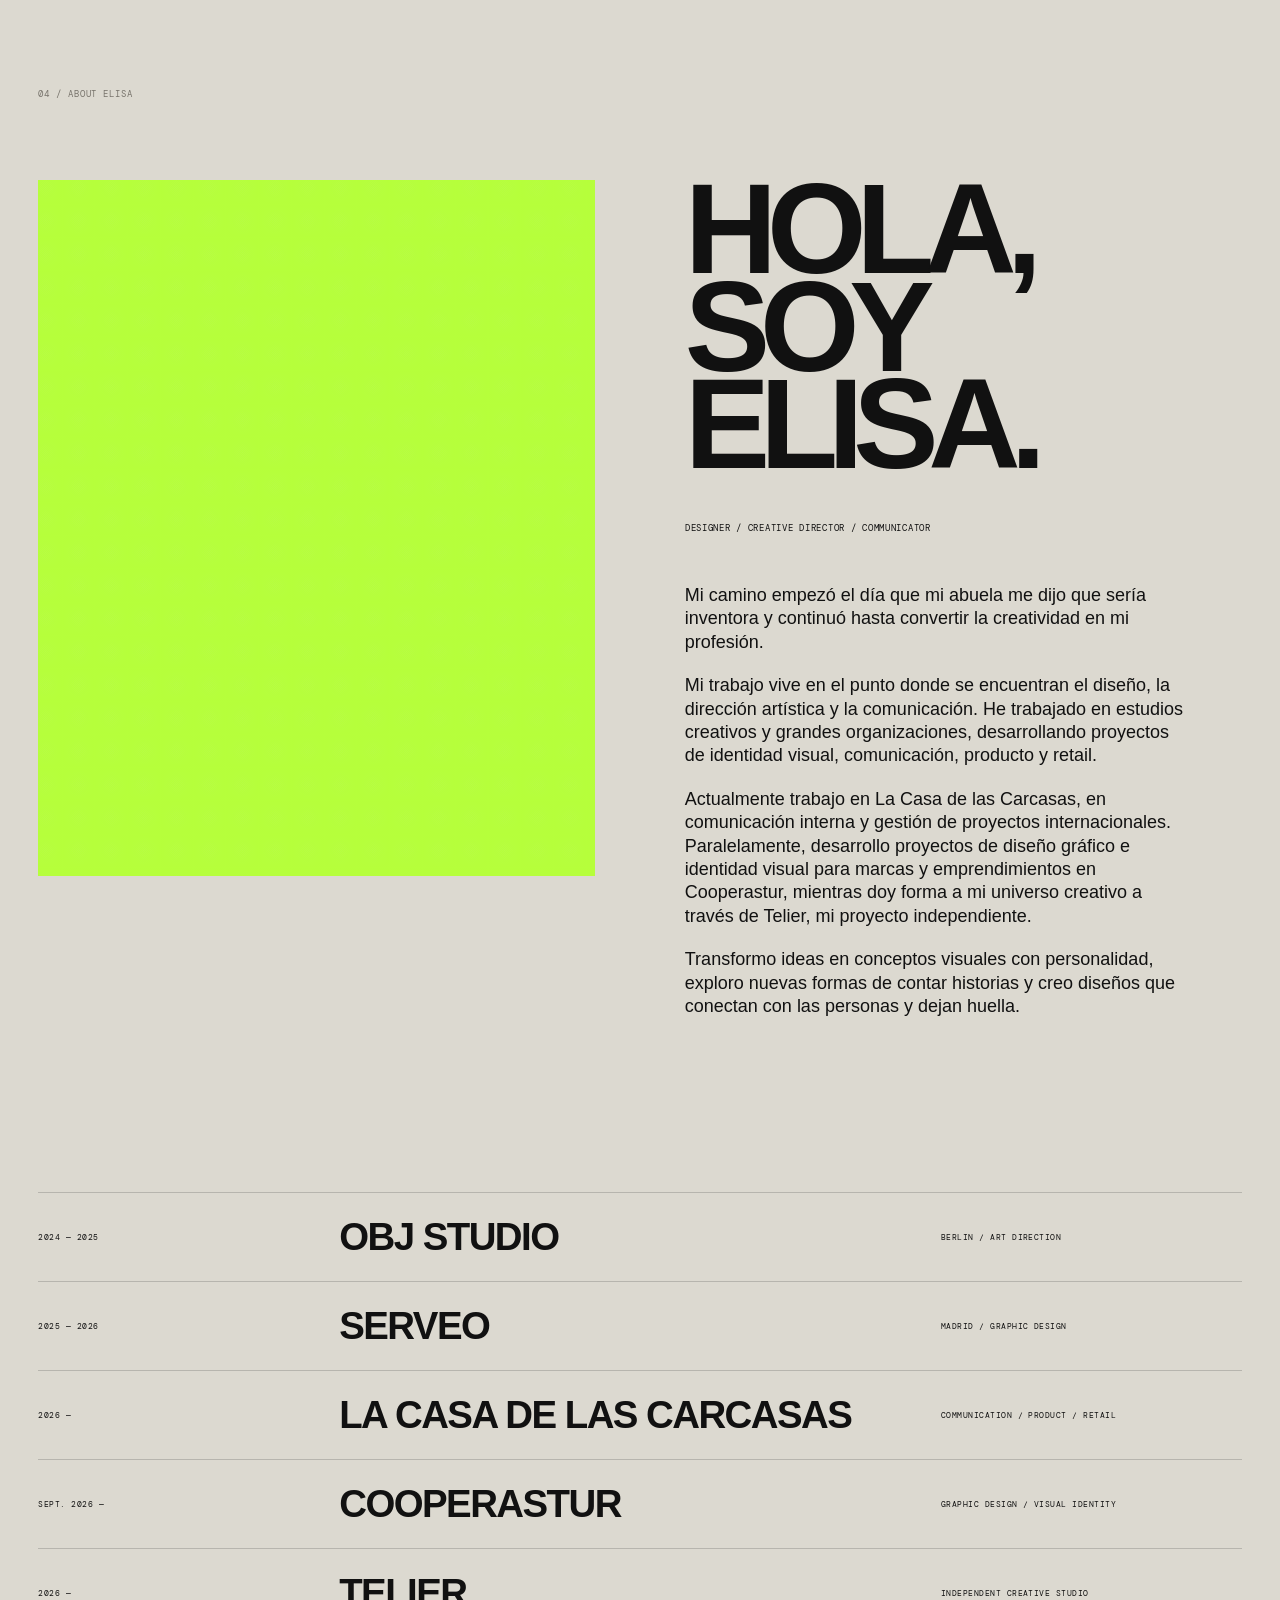
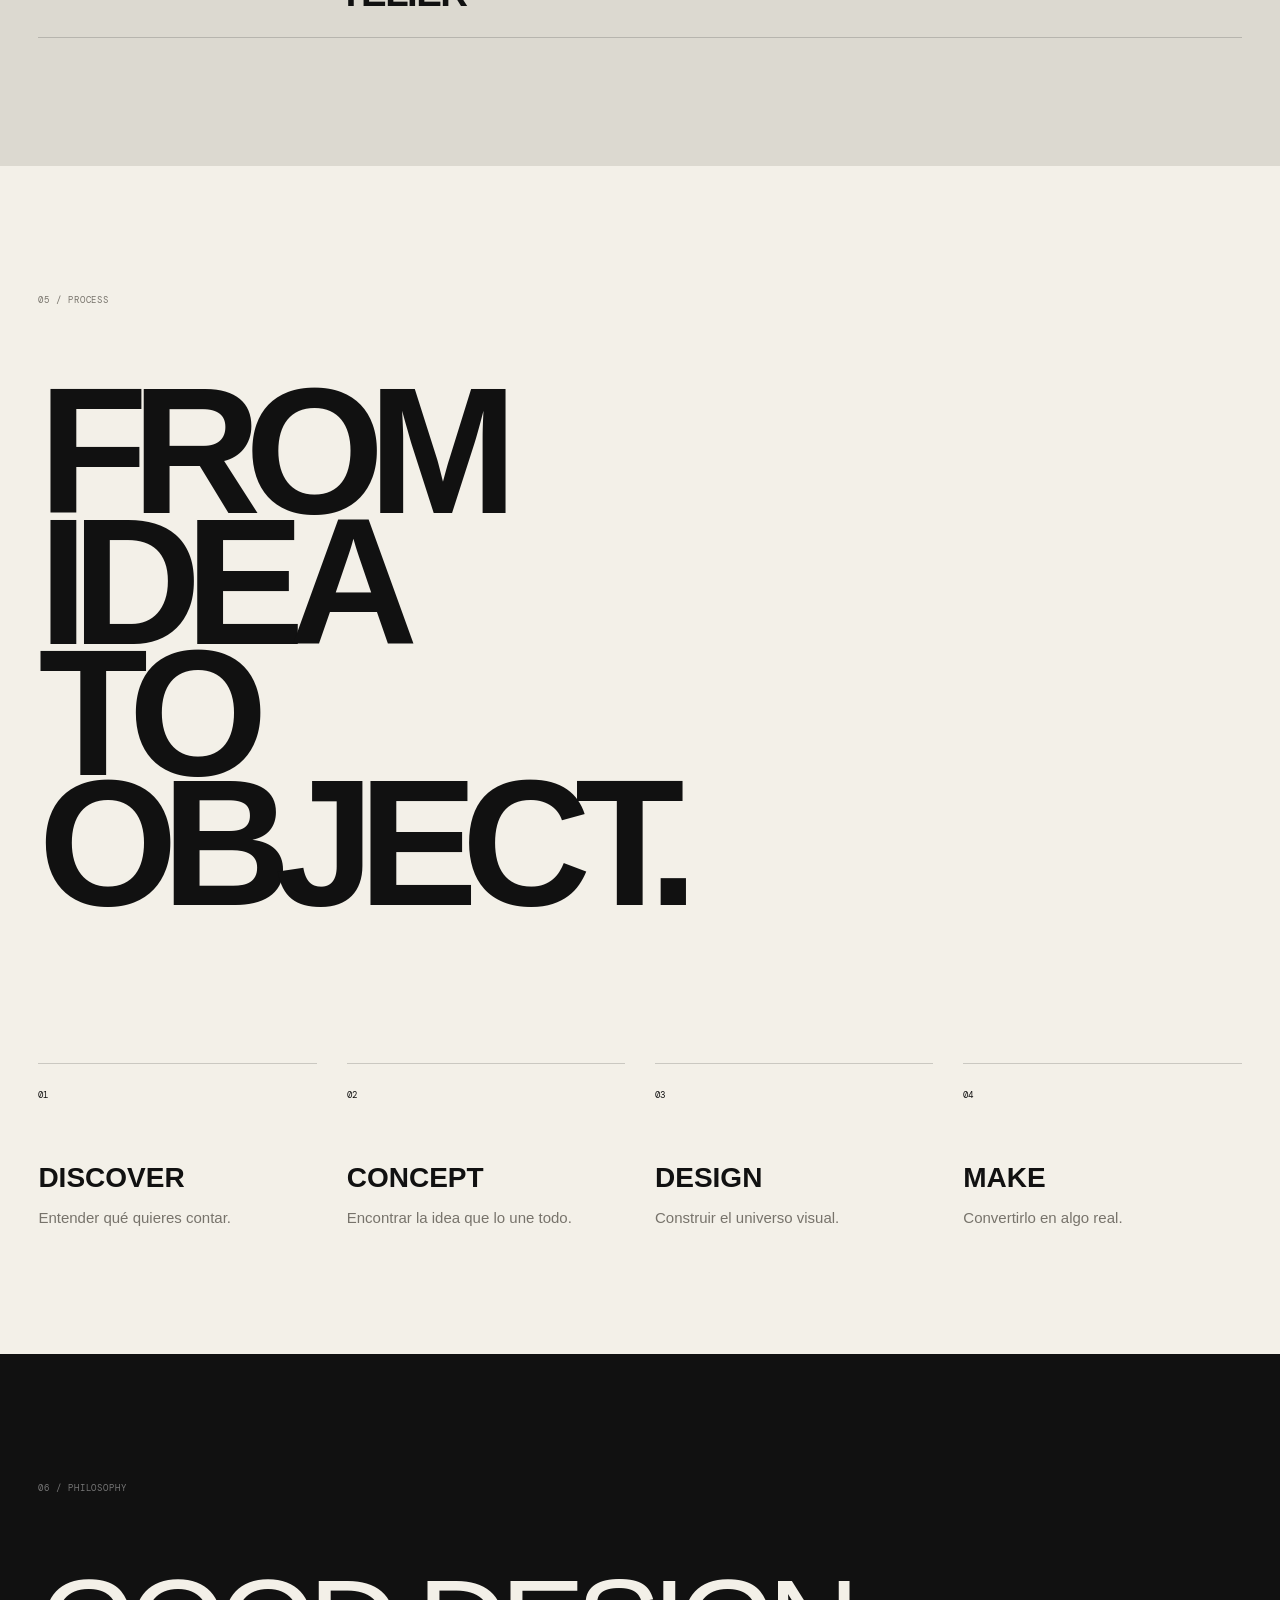
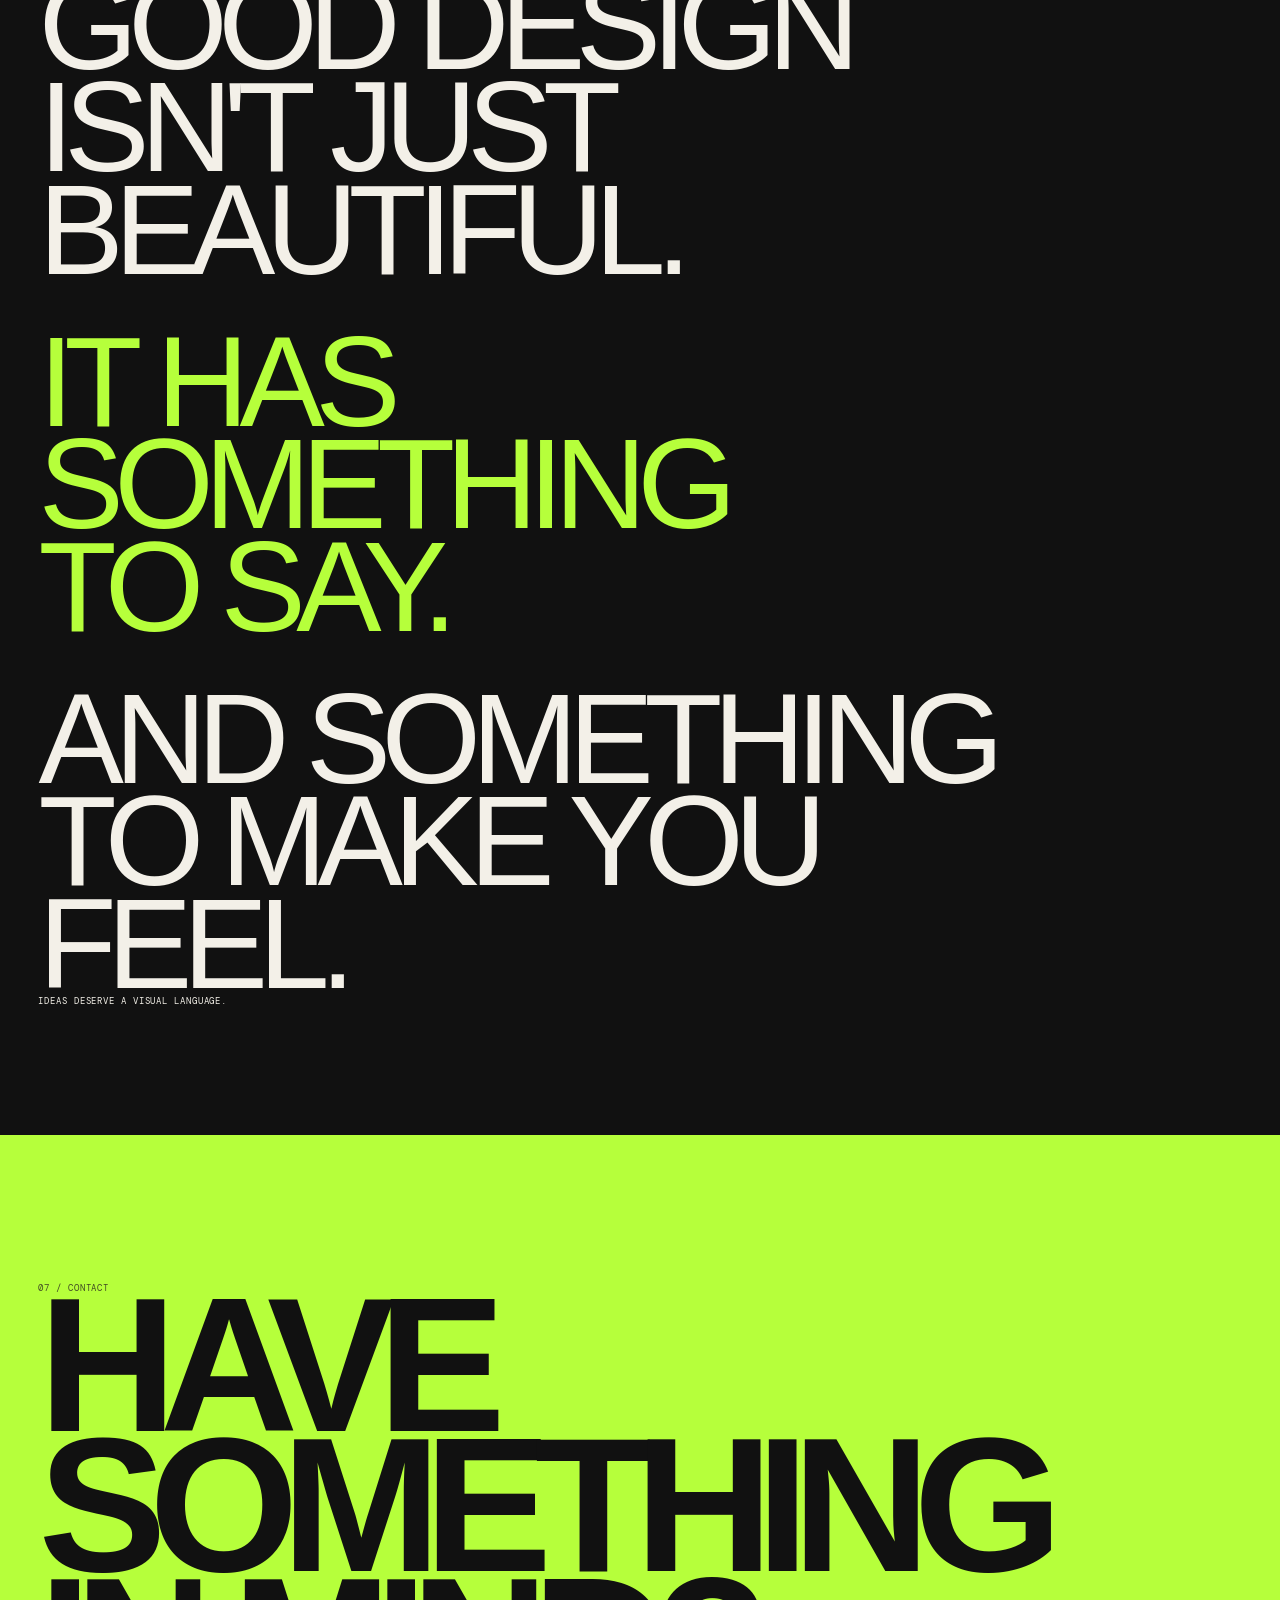
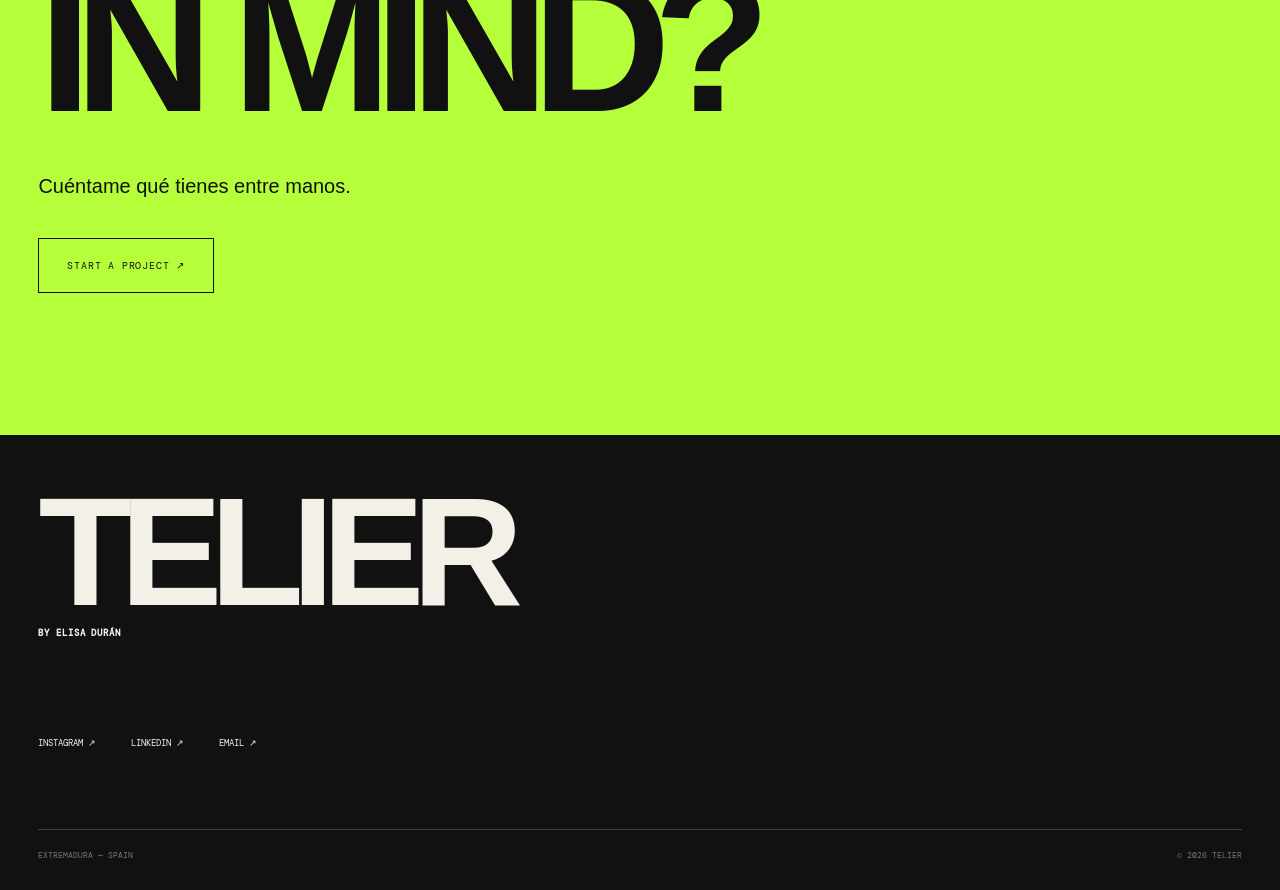
==== commit 9fdde1b6: "Update index.html" ====
--- a/index.html
+++ b/index.html
@@ -418,7 +418,7 @@
           Cuéntame qué tienes entre manos.
         </p>
 
-        <a href="mailto:TUEMAIL@EMAIL.COM" class="contact-button">
+        <a href="mailto:elisaaduran@gmail.com" class="contact-button">
           START A PROJECT ↗
         </a>
 
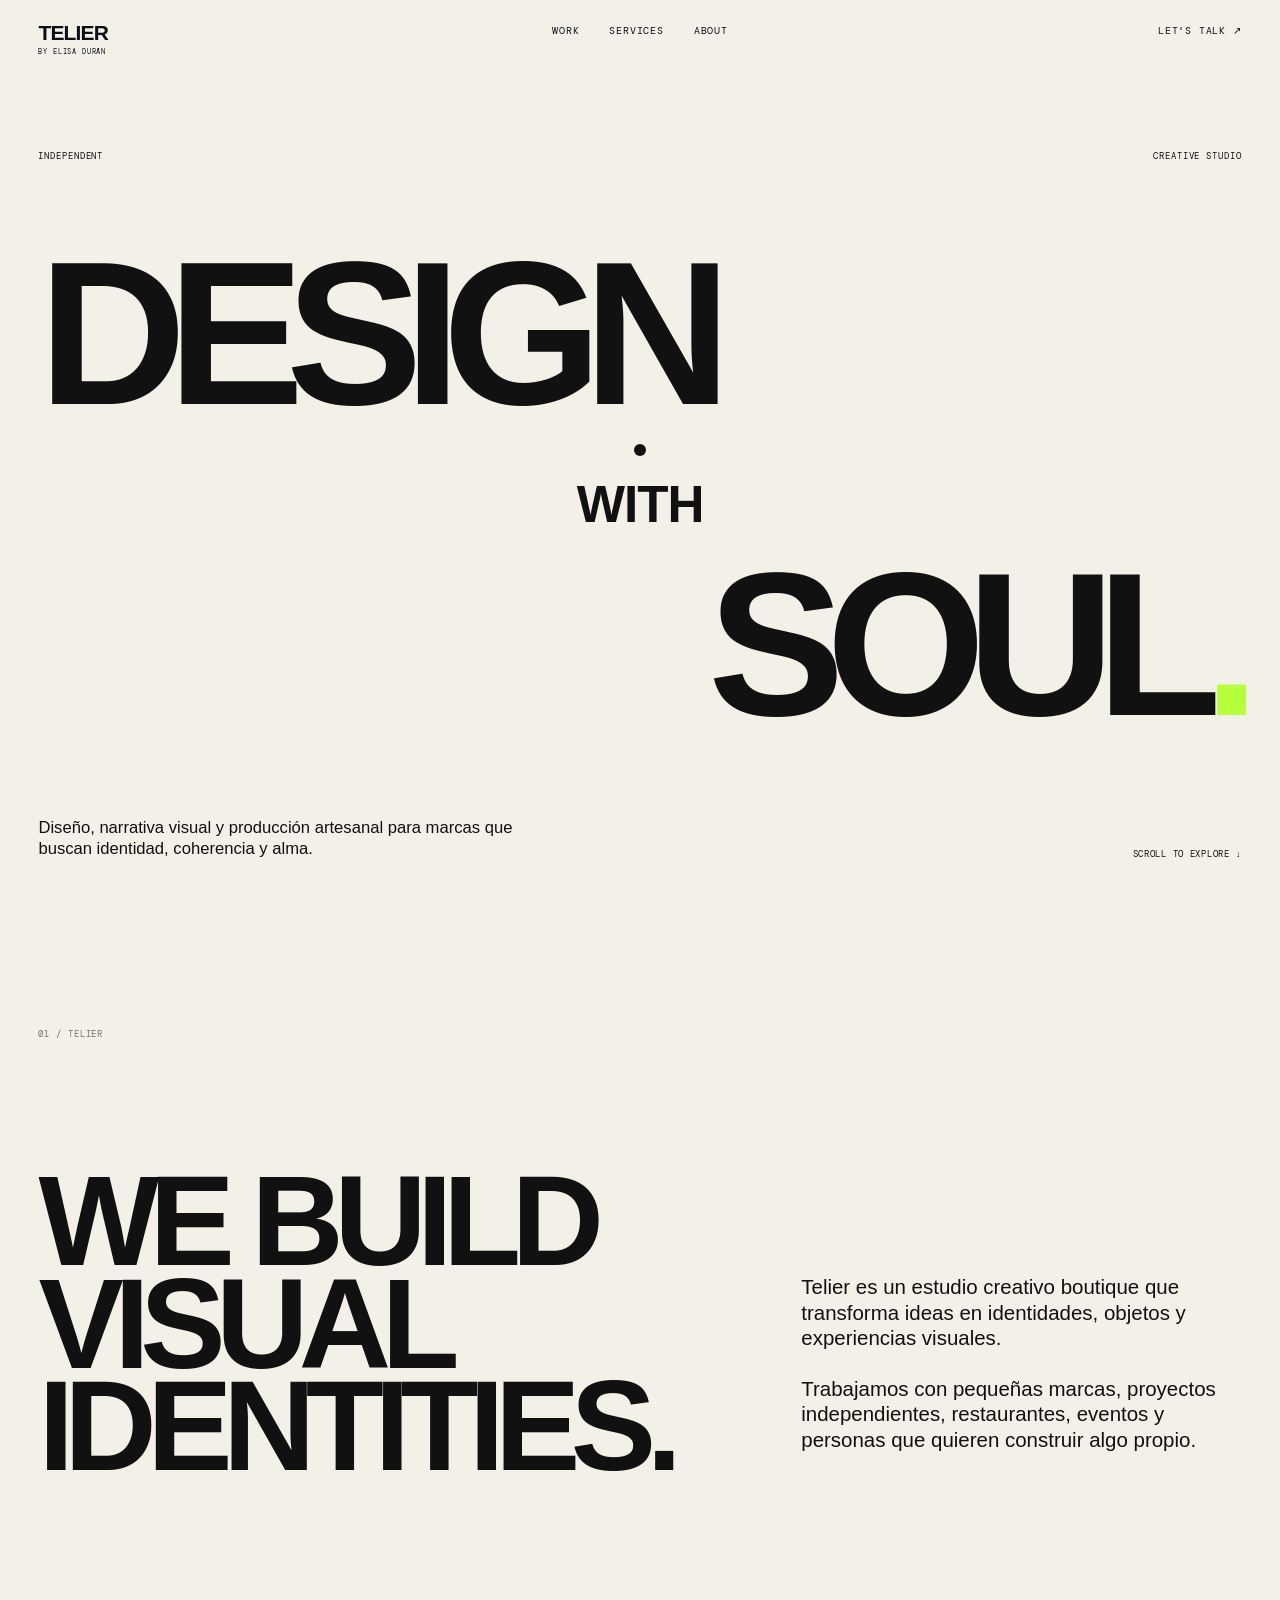
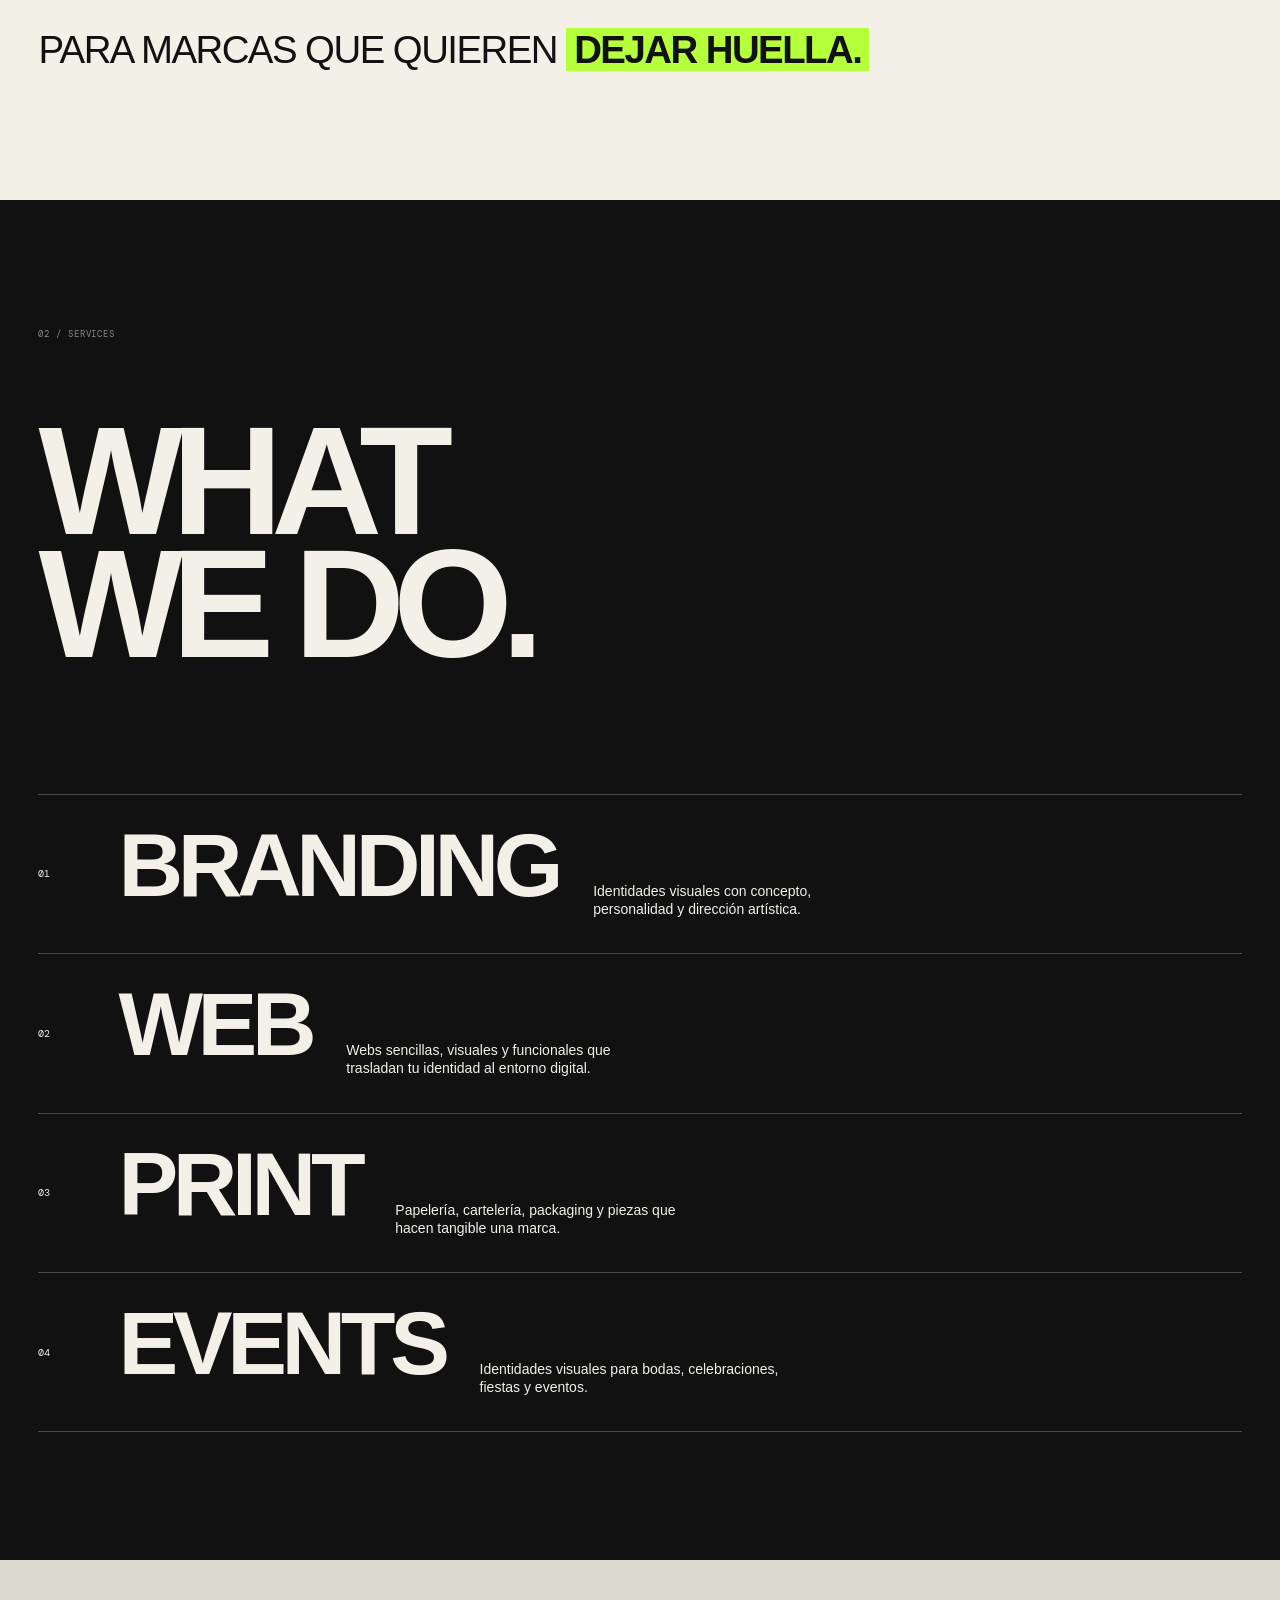
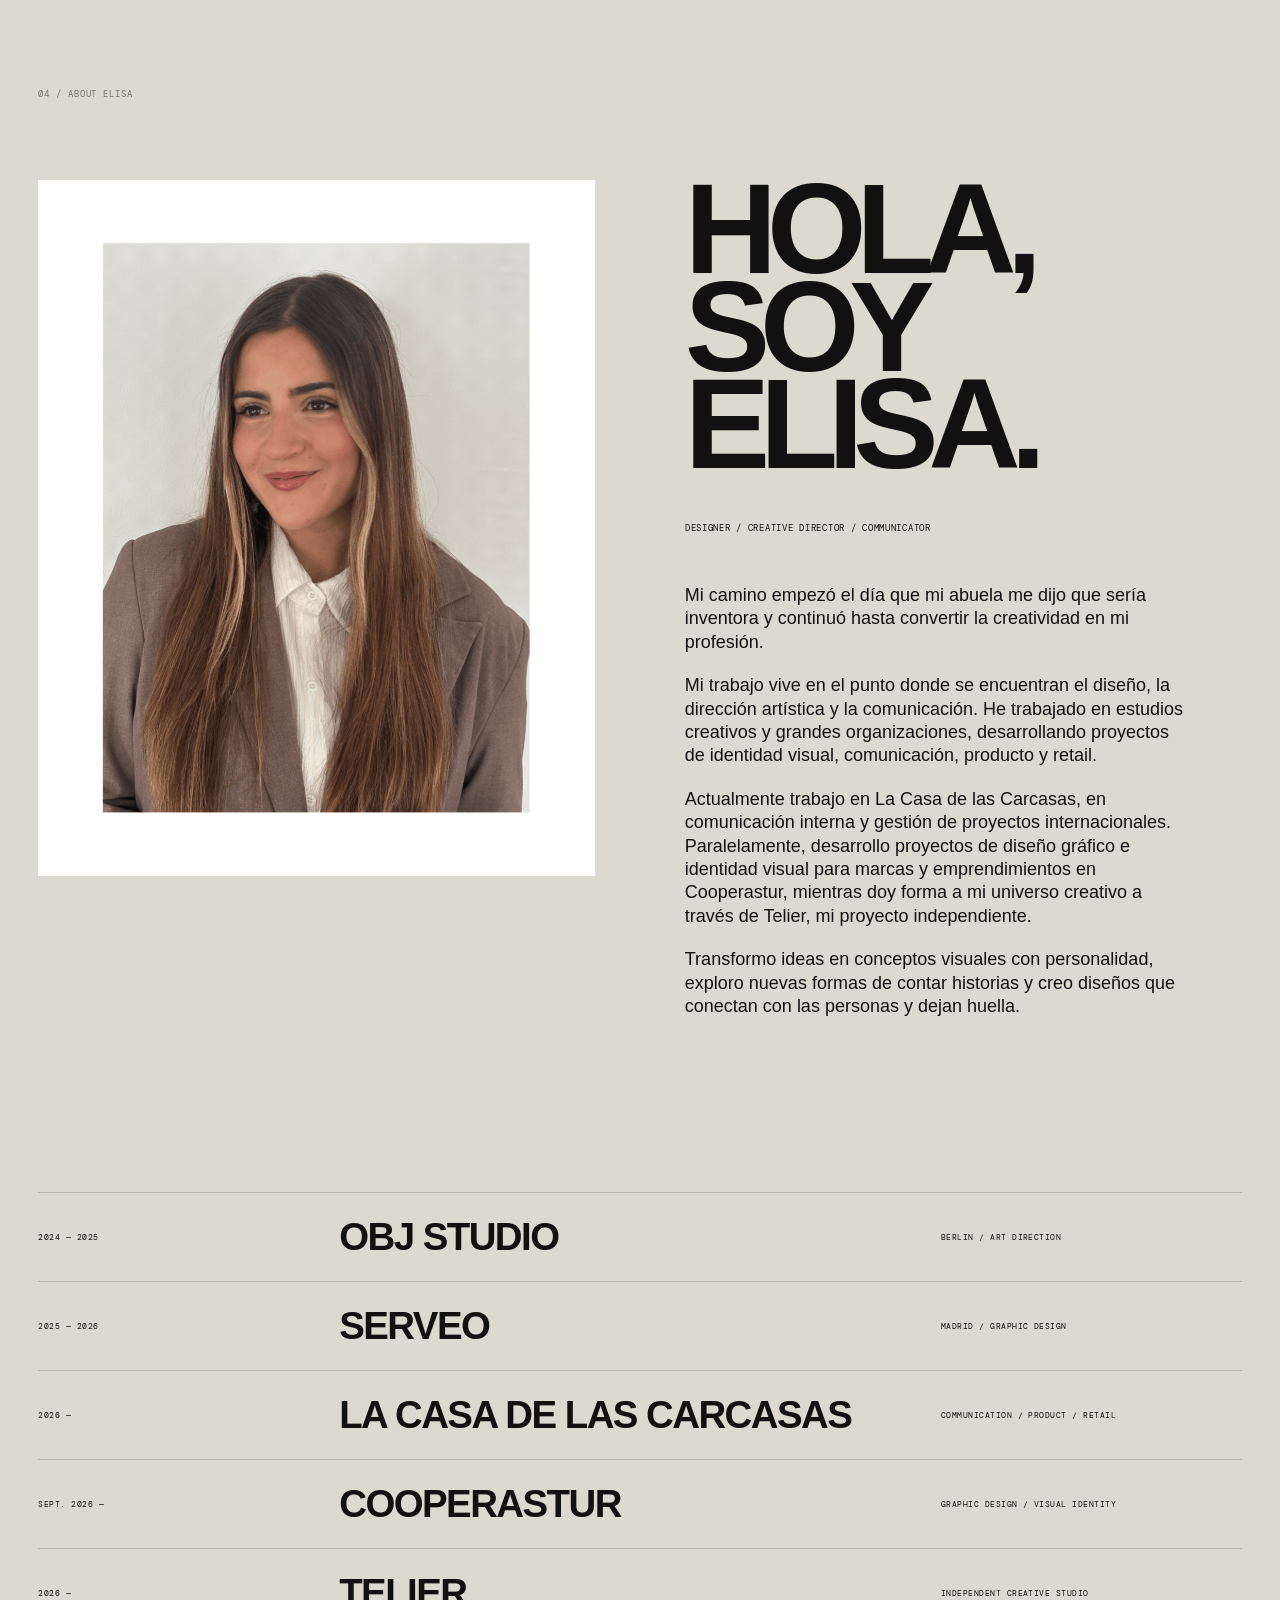
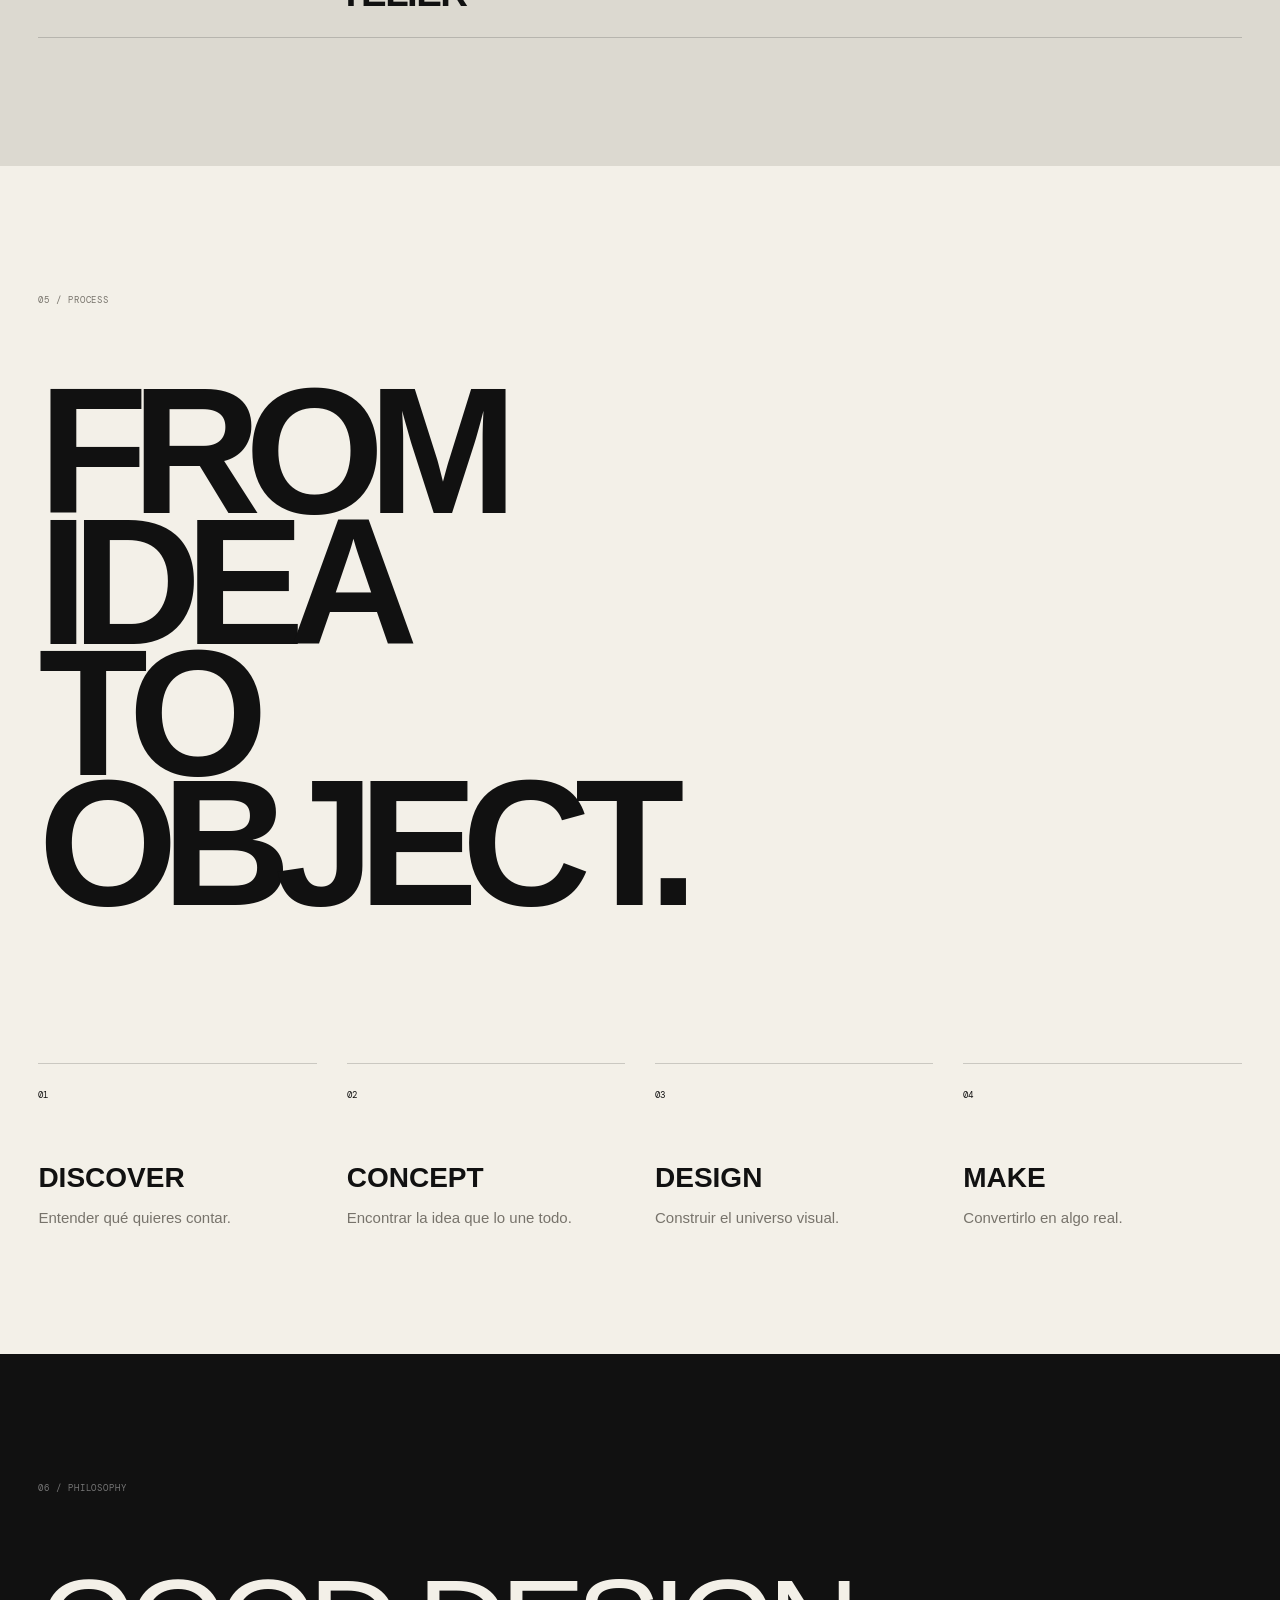
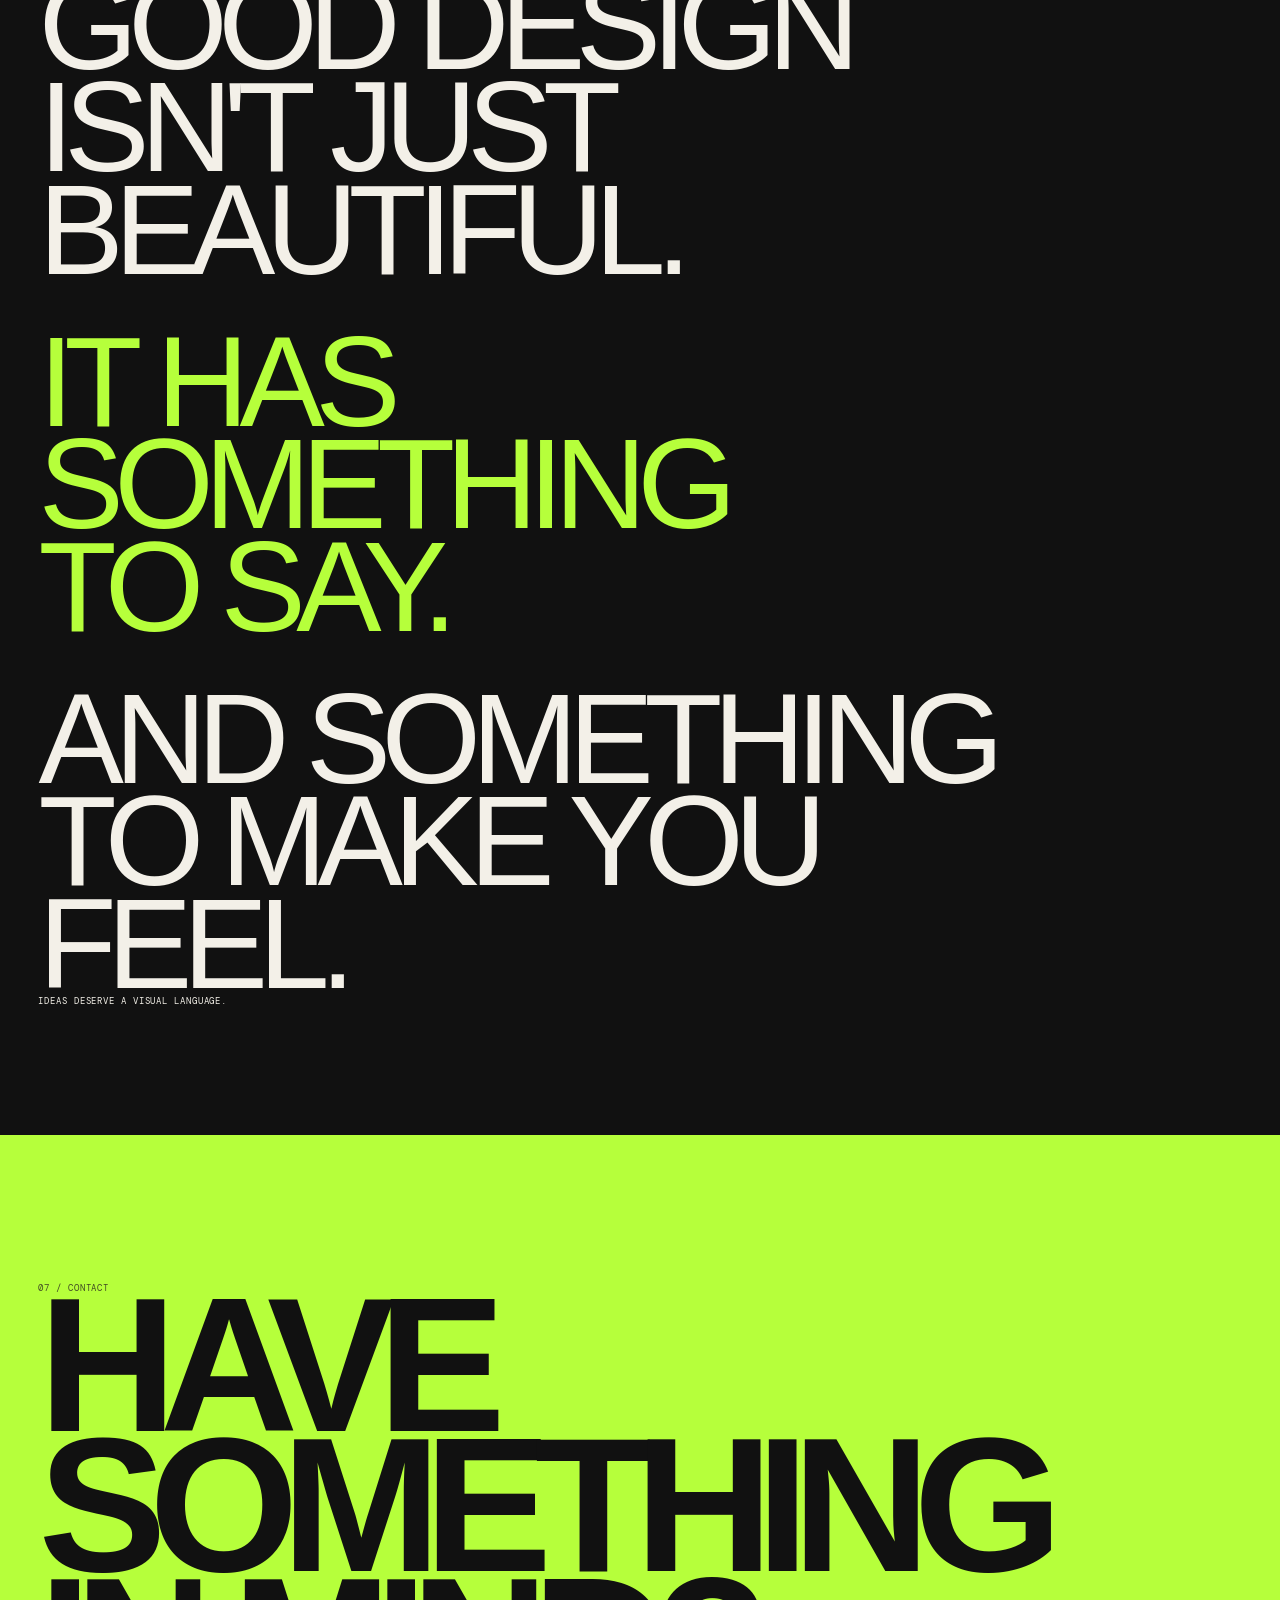
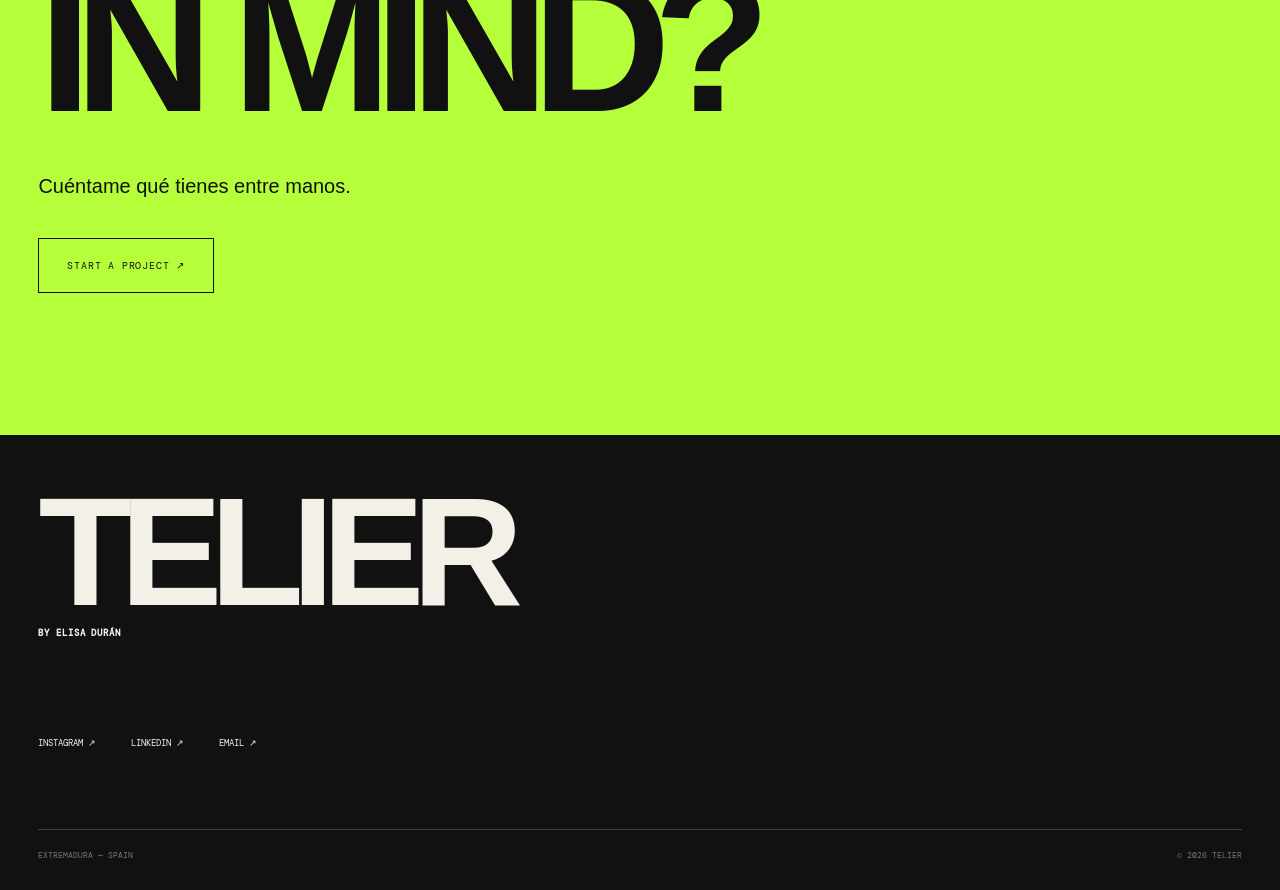
==== commit a0cbbba3: "Update index.html" ====
--- a/index.html
+++ b/index.html
@@ -153,8 +153,7 @@
             </p>
           </div>
 
-          <span class="service-arrow">↗</span>
-
+<span class="service-arrow" aria-hidden="true"></span>
         </a>
 
 
@@ -171,8 +170,7 @@
             </p>
           </div>
 
-          <span class="service-arrow">↗</span>
-
+<span class="service-arrow" aria-hidden="true"></span>
         </a>
 
 
@@ -189,8 +187,7 @@
             </p>
           </div>
 
-          <span class="service-arrow">↗</span>
-
+<span class="service-arrow" aria-hidden="true"></span>
         </a>
 
 
@@ -207,8 +204,7 @@
             </p>
           </div>
 
-          <span class="service-arrow">↗</span>
-
+<span class="service-arrow" aria-hidden="true"></span>
         </a>
 
       </div>
